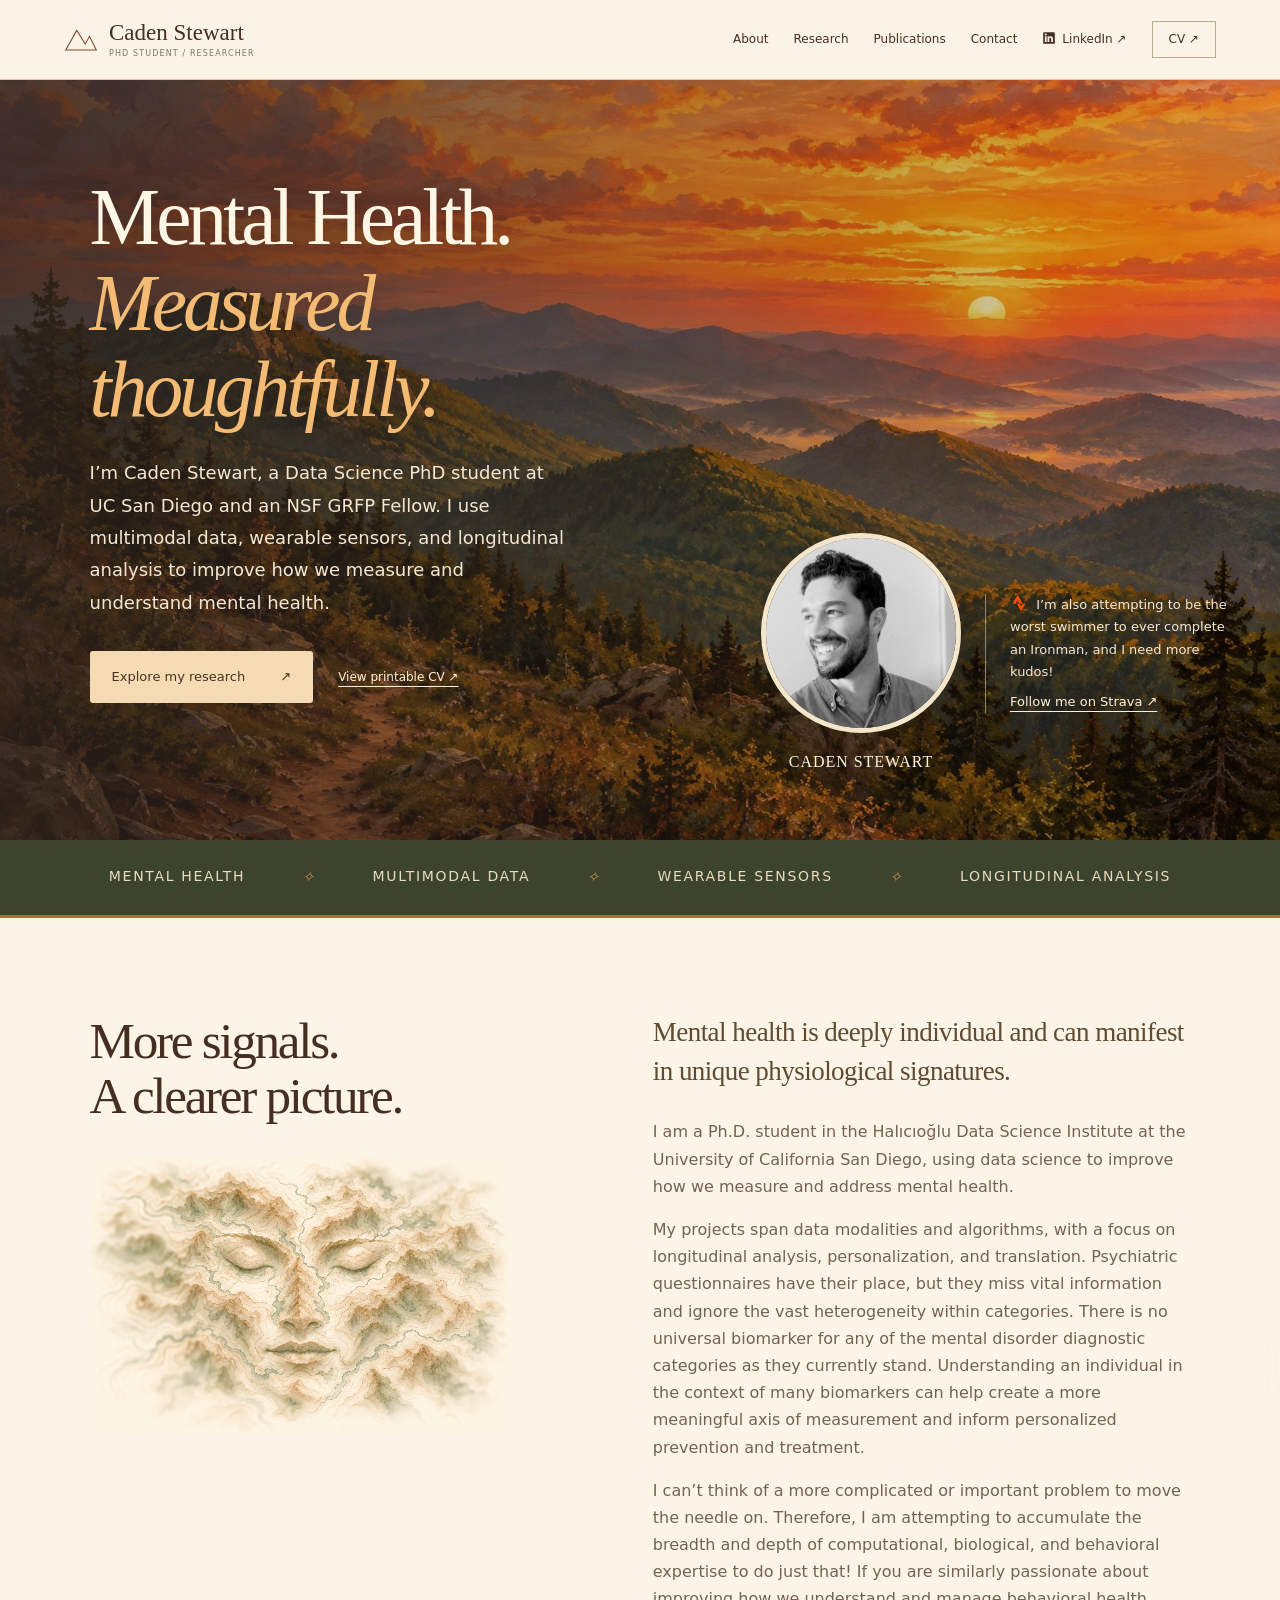
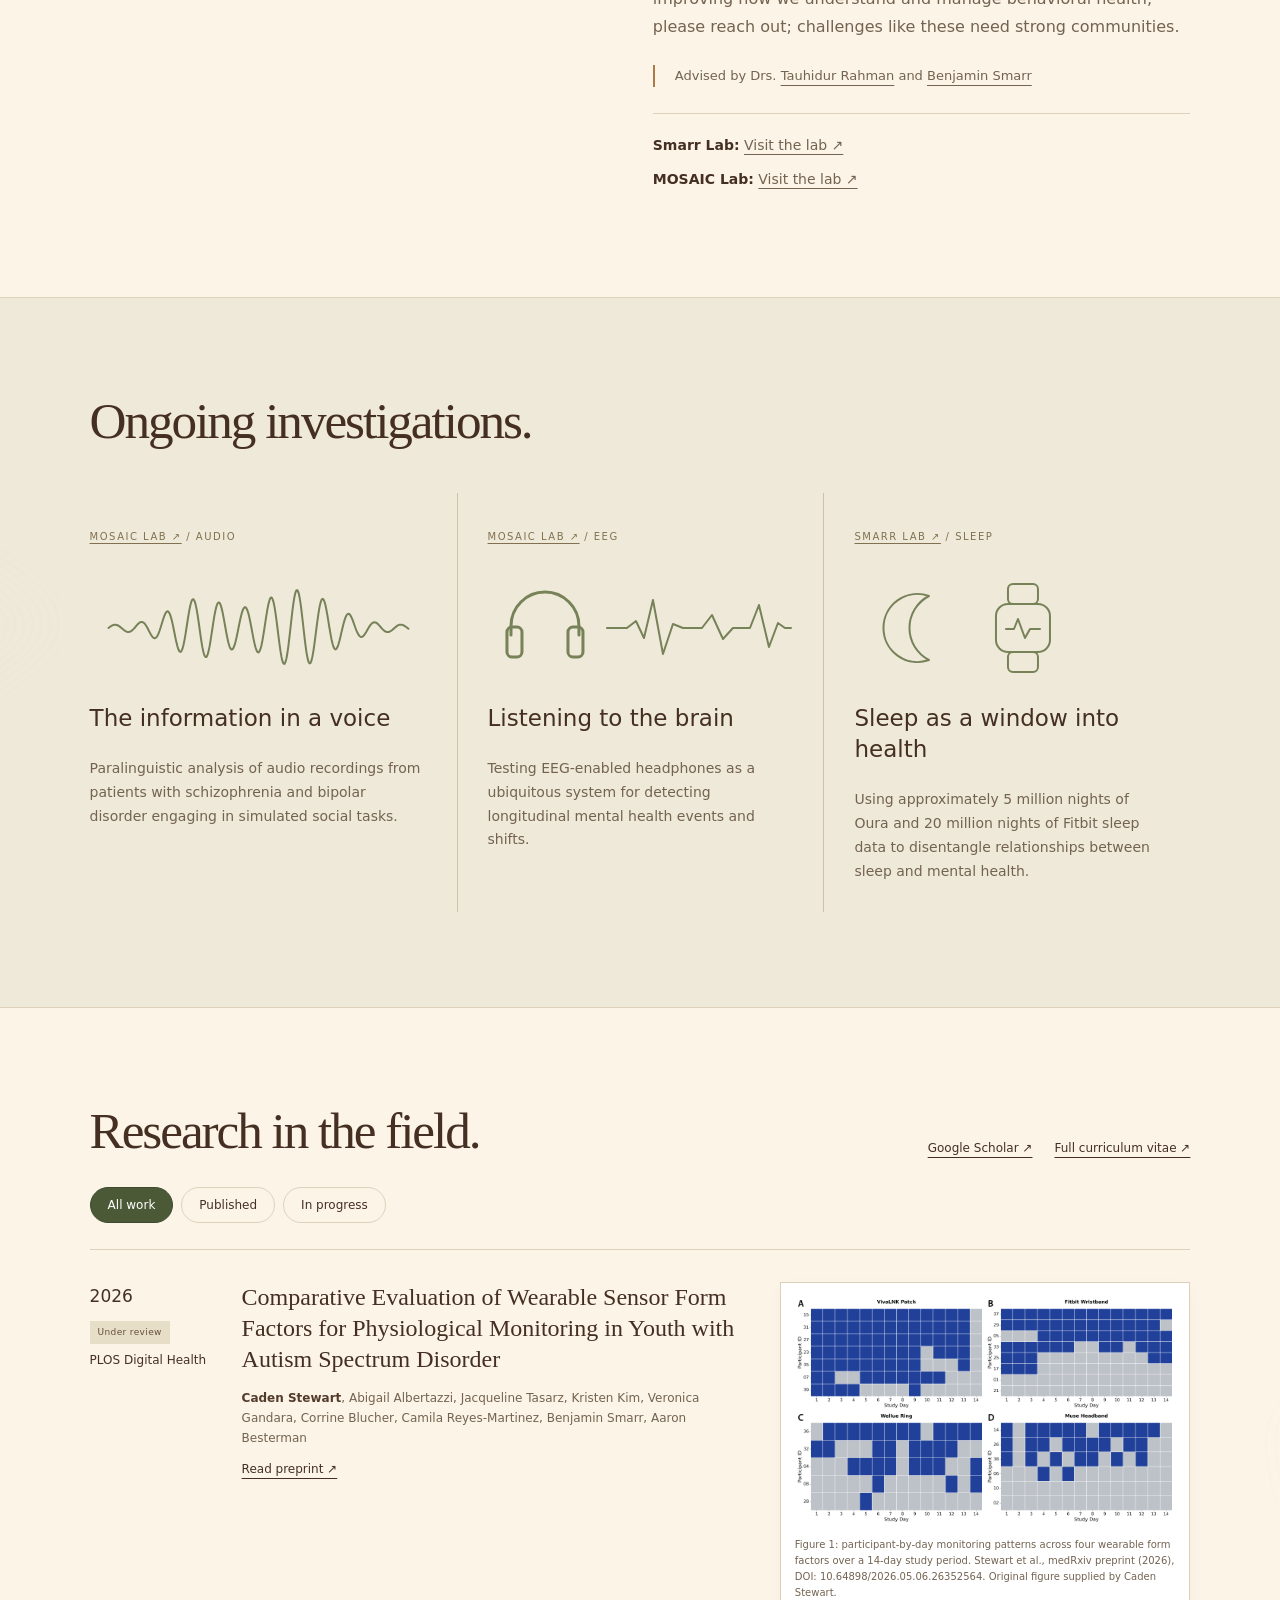
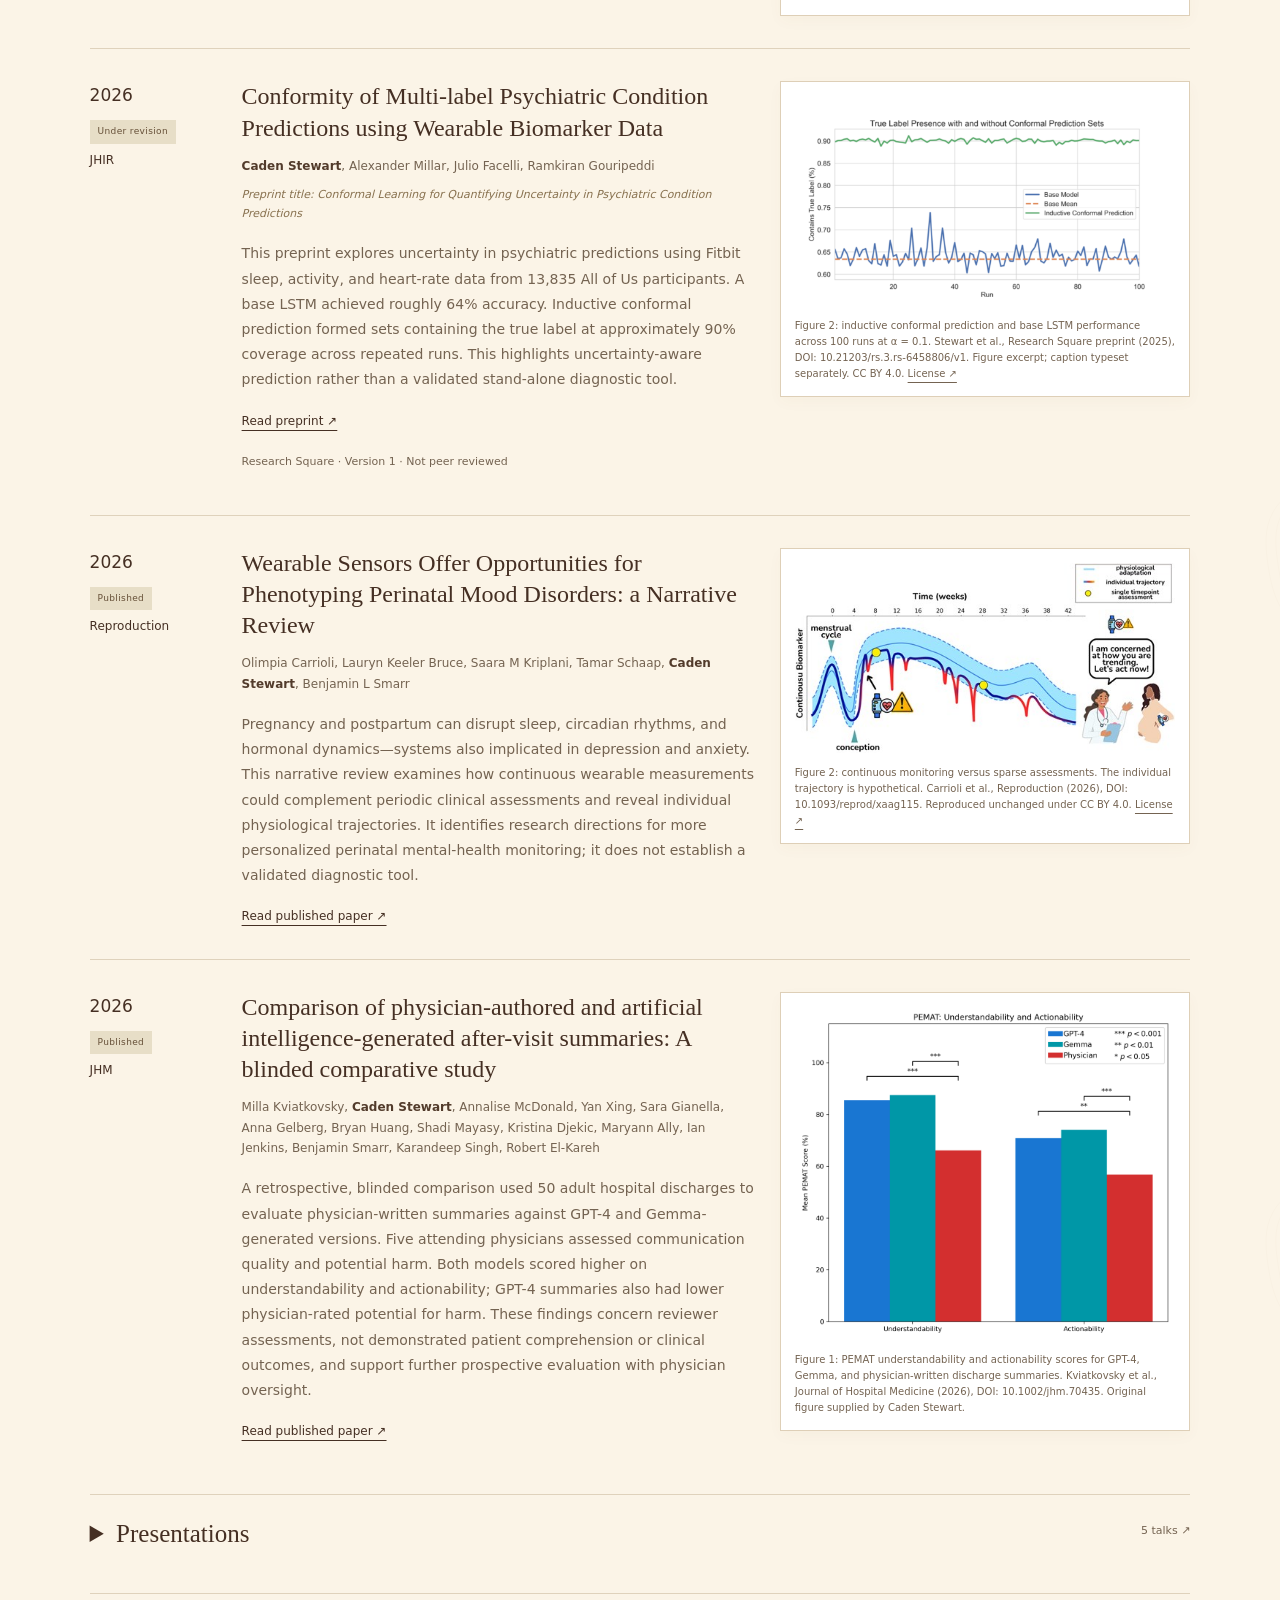
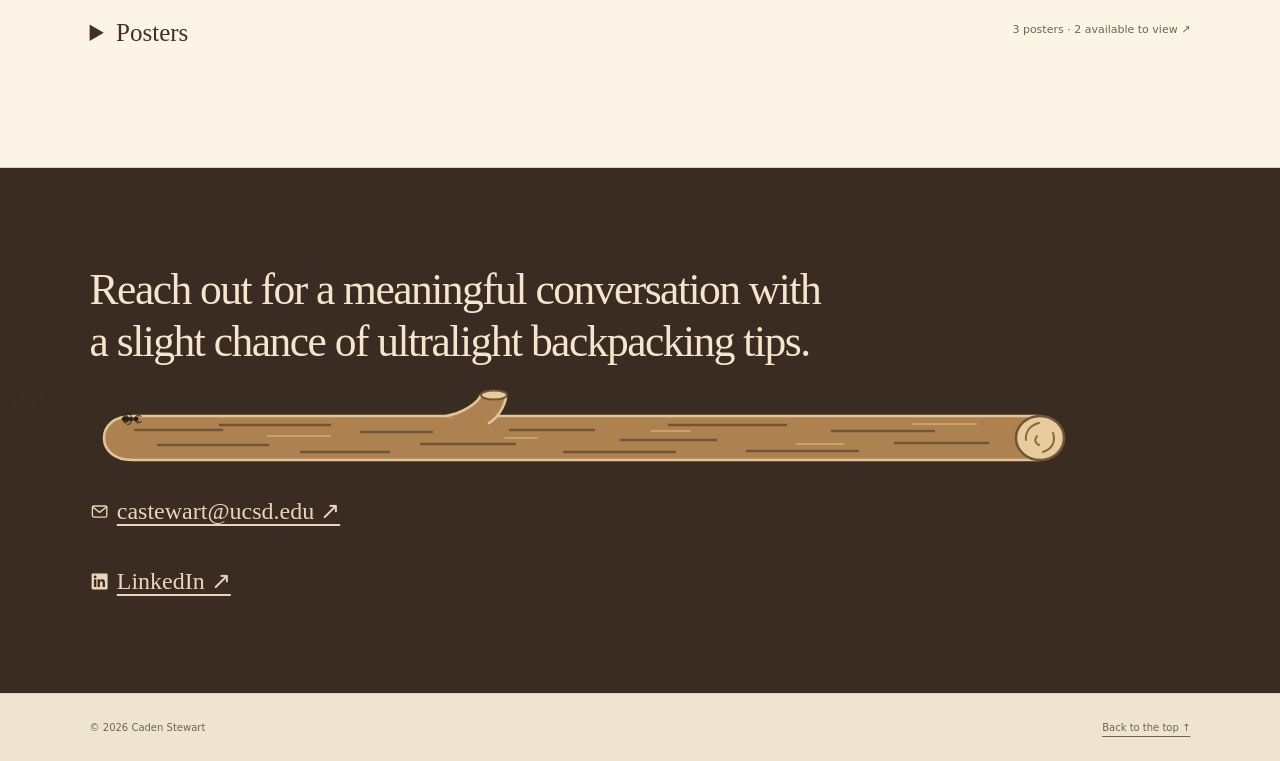
==== index.html @ eeeae8b9 "Update About research philosophy and community invitation with grammar edits" ====
<!doctype html>
<html lang="en">
<head>
<meta charset="utf-8"><meta name="viewport" content="width=device-width,initial-scale=1">
<title>Caden Stewart | PhD Student · Data Science & Mental Health</title>
<meta name="description" content="Caden Stewart is a Data Science PhD student at UC San Diego studying mental health through multimodal data, wearable sensors, and longitudinal analysis.">
<meta name="theme-color" content="#4b2d20"><meta property="og:title" content="Caden Stewart | Data Science & Mental Health"><meta property="og:description" content="PhD student at UC San Diego. Exploring mental health through data, sensors, and personalized measurement."><meta property="og:type" content="website">
<link rel="icon" href="assets/favicon.svg" type="image/svg+xml"><link rel="stylesheet" href="styles.css">
<script src="content.js" defer></script><script src="script.js" defer></script>
</head>
<body>
<a class="skip" href="#main">Skip to content</a>
<header><a class="brand" href="#home" aria-label="Caden Stewart home"><svg viewBox="0 0 40 30" aria-hidden="true"><path d="m2 27 13-23 10 16 5-9 8 16Z"/></svg>Caden Stewart<span class="brand-detail">PHD STUDENT / RESEARCHER</span></a><nav aria-label="Main navigation"><a href="#about">About</a><a href="#research">Research</a><a href="#publications">Publications</a><a href="#contact">Contact</a><a href="https://www.linkedin.com/in/curious-caden" target="_blank" rel="noopener noreferrer"><svg class="linkedin-logo" viewBox="0 0 24 24" aria-hidden="true" focusable="false"><path fill="currentColor" d="M20.45 2H3.55C2.69 2 2 2.68 2 3.52v16.96C2 21.32 2.69 22 3.55 22h16.9c.86 0 1.55-.68 1.55-1.52V3.52C22 2.68 21.31 2 20.45 2ZM7.93 18.75H4.98V9.2h2.95v9.55ZM6.45 7.9a1.71 1.71 0 1 1 0-3.42 1.71 1.71 0 0 1 0 3.42Zm12.3 10.85H15.8v-4.65c0-1.11-.02-2.54-1.55-2.54-1.55 0-1.79 1.21-1.79 2.46v4.73H9.51V9.2h2.83v1.3h.04c.4-.75 1.36-1.55 2.8-1.55 2.99 0 3.57 1.97 3.57 4.53v5.27Z"/></svg>LinkedIn ↗</a><a class="nav-cv" href="cv.html">CV ↗</a></nav></header>
<main id="main">
<section class="hero" id="home"><video class="hero-mist" autoplay muted loop playsinline preload="metadata" poster="assets/painted-sunset.jpg" aria-hidden="true" tabindex="-1"><source src="assets/painted-sunset-mist.mp4" type="video/mp4"></video><div class="hero-shade" aria-hidden="true"></div><div class="hero-copy"><h1>Mental Health.<br><em>Measured thoughtfully.</em></h1><p class="hero-intro">I’m Caden Stewart, a Data Science PhD student at UC San Diego and an NSF GRFP Fellow. I use multimodal data, wearable sensors, and longitudinal analysis to improve how we measure and understand mental health.</p><div class="actions"><a class="button" href="#research">Explore my research <span>↗</span></a><a class="text-link" href="cv.html">View printable CV ↗</a></div></div><div class="landscape"><div class="portrait-group"><img class="headshot" src="assets/caden-headshot-new.jpg" alt="Caden Stewart" width="1373" height="1820" fetchpriority="high"><div class="portrait-label">CADEN STEWART</div></div><p class="strava-note"><img class="strava-logo" src="assets/strava.svg" alt="Strava" width="18" height="18"> I’m also attempting to be the worst swimmer to ever complete an Ironman, and I need more kudos!<br><a class="strava-follow" href="https://strava.app.link/uzASNI6hd7b" target="_blank" rel="noopener noreferrer">Follow me on Strava ↗</a></p></div></section>
<div class="interest-strip"><span>MENTAL HEALTH</span><i>✧</i><span>MULTIMODAL DATA</span><i>✧</i><span>WEARABLE SENSORS</span><i>✧</i><span>LONGITUDINAL ANALYSIS</span></div>
<section id="about" class="section about"><div><h2>More signals.<br>A clearer picture.</h2><div class="about-visual"><img class="about-map" src="assets/topographic-face.jpg" alt="Topographic ridges form a peaceful face with closed eyes, with softly blurred and sharply defined contour lines." width="1536" height="1024" loading="lazy"><video class="about-mist" autoplay muted loop playsinline preload="metadata" poster="assets/topographic-face.jpg" aria-hidden="true" tabindex="-1"><source src="assets/topographic-face-mist.mp4" type="video/mp4"></video></div></div><div><p class="large">Mental health is deeply individual and can manifest in unique physiological signatures.</p><p>I am a Ph.D. student in the Halıcıoğlu Data Science Institute at the University of California San Diego, using data science to improve how we measure and address mental health.</p><p>My projects span data modalities and algorithms, with a focus on longitudinal analysis, personalization, and translation. Psychiatric questionnaires have their place, but they miss vital information and ignore the vast heterogeneity within categories. There is no universal biomarker for any of the mental disorder diagnostic categories as they currently stand. Understanding an individual in the context of many biomarkers can help create a more meaningful axis of measurement and inform personalized prevention and treatment.</p><p>I can’t think of a more complicated or important problem to move the needle on. Therefore, I am attempting to accumulate the breadth and depth of computational, biological, and behavioral expertise to do just that! If you are similarly passionate about improving how we understand and manage behavioral health, please reach out; challenges like these need strong communities.</p><p class="advisor">Advised by Drs. <a href="https://mosaic-laboratory.github.io/" target="_blank" rel="noopener noreferrer">Tauhidur Rahman</a> and <a href="https://smarr.ucsd.edu/" target="_blank" rel="noopener noreferrer">Benjamin Smarr</a></p><div class="lab-links" aria-label="Research labs"><p><strong>Smarr Lab:</strong> <a href="https://smarr.ucsd.edu/" target="_blank" rel="noopener noreferrer">Visit the lab ↗</a></p><p><strong>MOSAIC Lab:</strong> <a href="https://mosaic-laboratory.github.io/" target="_blank" rel="noopener noreferrer">Visit the lab ↗</a></p></div></div></section>
<section id="research" class="research section"><div class="section-heading"><div><h2>Ongoing investigations.</h2></div></div><div class="project-grid"><article class="project"><span class="project-number"><a href="https://mosaic-laboratory.github.io/" target="_blank" rel="noopener noreferrer">MOSAIC LAB ↗</a> / AUDIO</span><svg class="signal audio-wave" viewBox="0 0 300 100" aria-hidden="true"><path d="M0,50.00 L1,49.25 L2,48.53 L3,47.89 L4,47.37 L5,46.98 L6,46.77 L7,46.74 L8,46.90 L9,47.24 L10,47.75 L11,48.41 L12,49.17 L13,50.00 L14,50.86 L15,51.69 L16,52.46 L17,53.11 L18,53.61 L19,53.92 L20,54.01 L21,53.87 L22,53.49 L23,52.89 L24,52.08 L25,51.10 L26,50.00 L27,48.82 L28,47.64 L29,46.52 L30,45.52 L31,44.73 L32,44.19 L33,43.97 L34,44.10 L35,44.60 L36,45.47 L37,46.70 L38,48.23 L39,50.00 L40,51.92 L41,53.89 L42,55.78 L43,57.48 L44,58.86 L45,59.80 L46,60.21 L47,60.02 L48,59.19 L49,57.71 L50,55.62 L51,53.01 L52,50.00 L53,46.75 L54,43.44 L55,40.29 L56,37.50 L57,35.29 L58,33.83 L59,33.27 L60,33.71 L61,35.19 L62,37.68 L63,41.10 L64,45.28 L65,50.00 L66,55.00 L67,59.96 L68,64.59 L69,68.56 L70,71.59 L71,73.45 L72,73.96 L73,73.04 L74,70.68 L75,66.97 L76,62.10 L77,56.34 L78,50.00 L79,43.48 L80,37.17 L81,31.47 L82,26.75 L83,23.32 L84,21.43 L85,21.21 L86,22.71 L87,25.85 L88,30.45 L89,36.26 L90,42.91 L91,50.00 L92,57.10 L93,63.78 L94,69.64 L95,74.30 L96,77.51 L97,79.07 L98,78.92 L99,77.06 L100,73.65 L101,68.90 L102,63.13 L103,56.70 L104,50.00 L105,43.44 L106,37.41 L107,32.24 L108,28.24 L109,25.59 L110,24.42 L111,24.77 L112,26.56 L113,29.65 L114,33.83 L115,38.83 L116,44.33 L117,50.00 L118,55.52 L119,60.58 L120,64.91 L121,68.29 L122,70.54 L123,71.57 L124,71.36 L125,69.94 L126,67.41 L127,63.93 L128,59.70 L129,54.97 L130,50.00 L131,45.06 L132,40.41 L133,36.31 L134,32.99 L135,30.62 L136,29.33 L137,29.22 L138,30.30 L139,32.52 L140,35.79 L141,39.94 L142,44.76 L143,50.00 L144,55.37 L145,60.58 L146,65.32 L147,69.30 L148,72.27 L149,74.04 L150,74.44 L151,73.41 L152,70.97 L153,67.19 L154,62.26 L155,56.43 L156,50.00 L157,43.34 L158,36.85 L159,30.91 L160,25.90 L161,22.15 L162,19.95 L163,19.46 L164,20.79 L165,23.89 L166,28.65 L167,34.82 L168,42.08 L169,50.00 L170,58.13 L171,65.98 L172,73.06 L173,78.93 L174,83.20 L175,85.58 L176,85.90 L177,84.09 L178,80.23 L179,74.52 L180,67.29 L181,58.95 L182,50.00 L183,40.97 L184,32.41 L185,24.84 L186,18.72 L187,14.43 L188,12.23 L189,12.25 L190,14.49 L191,18.81 L192,24.94 L193,32.50 L194,41.03 L195,50.00 L196,58.88 L197,67.13 L198,74.26 L199,79.87 L200,83.63 L201,85.37 L202,85.01 L203,82.61 L204,78.36 L205,72.57 L206,65.61 L207,57.93 L208,50.00 L209,42.31 L210,35.31 L211,29.39 L212,24.87 L213,21.97 L214,20.80 L215,21.37 L216,23.59 L217,27.24 L218,32.06 L219,37.71 L220,43.81 L221,50.00 L222,55.89 L223,61.16 L224,65.52 L225,68.76 L226,70.74 L227,71.42 L228,70.82 L229,69.05 L230,66.29 L231,62.73 L232,58.66 L233,54.32 L234,50.00 L235,45.94 L236,42.38 L237,39.47 L238,37.36 L239,36.12 L240,35.76 L241,36.24 L242,37.48 L243,39.36 L244,41.72 L245,44.40 L246,47.22 L247,50.00 L248,52.59 L249,54.85 L250,56.67 L251,57.98 L252,58.75 L253,58.96 L254,58.64 L255,57.85 L256,56.67 L257,55.18 L258,53.51 L259,51.74 L260,50.00 L261,48.37 L262,46.94 L263,45.78 L264,44.93 L265,44.43 L266,44.27 L267,44.44 L268,44.92 L269,45.66 L270,46.60 L271,47.68 L272,48.84 L273,50.00 L274,51.10 L275,52.09 L276,52.91 L277,53.53 L278,53.93 L279,54.08 L280,54.00 L281,53.70 L282,53.20 L283,52.53 L284,51.74 L285,50.88 L286,50.00 L287,49.14 L288,48.35 L289,47.68 L290,47.15 L291,46.80 L292,46.64 L293,46.67 L294,46.89 L295,47.29 L296,47.83 L297,48.49 L298,49.23 L299,50.00 L300,50.76"/></svg><h3>The information in a voice</h3><p>Paralinguistic analysis of audio recordings from patients with schizophrenia and bipolar disorder engaging in simulated social tasks.</p></article><article class="project"><span class="project-number"><a href="https://mosaic-laboratory.github.io/" target="_blank" rel="noopener noreferrer">MOSAIC LAB ↗</a> / EEG</span><svg class="signal eeg-headphones" viewBox="0 0 300 100" aria-hidden="true"><g class="headphone-icon"><path d="M20 57V48a34 34 0 0 1 68 0v9"/><rect x="16" y="49" width="15" height="30" rx="5"/><rect x="77" y="49" width="15" height="30" rx="5"/></g><path class="eeg-wave" d="M116 50h20l9-7 8 17 9-38 10 54 10-30 10 4h19l10-13 11 24 10-11h17l9-23 10 42 9-24 7 5h6"/></svg><h3>Listening to the brain</h3><p>Testing EEG-enabled headphones as a ubiquitous system for detecting longitudinal mental health events and shifts.</p></article><article class="project"><span class="project-number"><a href="https://smarr.ucsd.edu/" target="_blank" rel="noopener noreferrer">SMARR LAB ↗</a> / SLEEP</span><svg class="signal sleep-wearable" viewBox="0 0 300 100" aria-hidden="true"><path class="moon-icon" d="M72 18a34 34 0 1 0 0 64 36 36 0 0 1 0-64Z"/><g class="wearable-icon"><rect x="151" y="6" width="30" height="20" rx="5"/><rect x="151" y="74" width="30" height="20" rx="5"/><rect x="139" y="26" width="54" height="48" rx="12"/><path d="M149 51h8l4-10 7 19 5-9h10"/></g></svg><h3>Sleep as a window into health</h3><p>Using approximately 5 million nights of Oura and 20 million nights of Fitbit sleep data to disentangle relationships between sleep and mental health.</p></article></div></section>
<section id="publications" class="section"><div class="section-heading"><div><h2>Research in the field.</h2></div><div class="publication-profiles"><a class="text-link" href="https://scholar.google.com/citations?user=ufbS260AAAAJ&amp;hl=en&amp;oi=ao" target="_blank" rel="noopener noreferrer">Google Scholar ↗</a><a class="text-link" href="cv.html">Full curriculum vitae ↗</a></div></div><div class="filters" role="group" aria-label="Filter publications" hidden><button class="selected" data-filter="all" aria-pressed="true">All work</button><button data-filter="Published" aria-pressed="false">Published</button><button data-filter="progress" aria-pressed="false">In progress</button></div><div id="publication-list"></div><noscript><p>The complete publications, presentations, and academic record are available in the <a href="cv.html">downloadable CV</a>. Enable JavaScript to view these lists on this page.</p></noscript><details class="talks"><summary>Presentations <span>5 talks ↗</span></summary><div id="presentation-list"></div></details><details class="talks"><summary>Posters <span>3 posters · 2 available to view ↗</span></summary><div id="poster-list"></div><a class="poster-link" href="https://www.linkedin.com/in/curious-caden" target="_blank" rel="noopener noreferrer"><svg class="linkedin-logo" viewBox="0 0 24 24" aria-hidden="true" focusable="false"><path fill="currentColor" d="M20.45 2H3.55C2.69 2 2 2.68 2 3.52v16.96C2 21.32 2.69 22 3.55 22h16.9c.86 0 1.55-.68 1.55-1.52V3.52C22 2.68 21.31 2 20.45 2ZM7.93 18.75H4.98V9.2h2.95v9.55ZM6.45 7.9a1.71 1.71 0 1 1 0-3.42 1.71 1.71 0 0 1 0 3.42Zm12.3 10.85H15.8v-4.65c0-1.11-.02-2.54-1.55-2.54-1.55 0-1.79 1.21-1.79 2.46v4.73H9.51V9.2h2.83v1.3h.04c.4-.75 1.36-1.55 2.8-1.55 2.99 0 3.57 1.97 3.57 4.53v5.27Z"/></svg>Explore more on LinkedIn ↗</a></details></section>
<section id="contact" class="section contact"><h2>Reach out for a meaningful conversation with a slight chance of ultralight backpacking tips.</h2><div class="log-scene"><img class="contact-underline" src="assets/log-underline.svg" alt="A long, thin log with a small branch and visible wood grain" width="1000" height="80" loading="lazy"><svg class="log-ant" viewBox="0 0 32 20" aria-hidden="true" focusable="false" fill="#2c2118" stroke="#2c2118" stroke-width="1.3" stroke-linecap="round" stroke-linejoin="round"><g class="ant-legs-a" fill="none"><path d="m14 9-5-5-3 1m11 6-2 6-4 1m10-8 4-6 3 1"/></g><g class="ant-legs-b" fill="none"><path d="m14 11-5 5-3-1m11-6-2-6-4-1m10 8 4 6 3-1"/></g><ellipse cx="8" cy="10" rx="5" ry="3.6"/><ellipse cx="16" cy="10" rx="3" ry="2.5"/><circle cx="23" cy="10" r="3"/><path d="m25 8 3-3 3 1m-6 6 3 3 3-1" fill="none"/></svg></div><a class="contact-email" href="mailto:castewart@ucsd.edu"><svg class="email-icon" viewBox="0 0 24 24" aria-hidden="true" focusable="false" fill="none" stroke="currentColor" stroke-width="1.7" stroke-linecap="round" stroke-linejoin="round"><rect x="3" y="5" width="18" height="14" rx="2"/><path d="m3 6 9 7 9-7"/></svg>castewart@ucsd.edu ↗</a><div class="contact-links"><a href="https://www.linkedin.com/in/curious-caden" target="_blank" rel="noopener noreferrer"><svg class="linkedin-logo" viewBox="0 0 24 24" aria-hidden="true" focusable="false"><path fill="currentColor" d="M20.45 2H3.55C2.69 2 2 2.68 2 3.52v16.96C2 21.32 2.69 22 3.55 22h16.9c.86 0 1.55-.68 1.55-1.52V3.52C22 2.68 21.31 2 20.45 2ZM7.93 18.75H4.98V9.2h2.95v9.55ZM6.45 7.9a1.71 1.71 0 1 1 0-3.42 1.71 1.71 0 0 1 0 3.42Zm12.3 10.85H15.8v-4.65c0-1.11-.02-2.54-1.55-2.54-1.55 0-1.79 1.21-1.79 2.46v4.73H9.51V9.2h2.83v1.3h.04c.4-.75 1.36-1.55 2.8-1.55 2.99 0 3.57 1.97 3.57 4.53v5.27Z"/></svg>LinkedIn ↗</a></div></section>
</main><footer><span>© <span id="year">2026</span> Caden Stewart</span><a href="#home">Back to the top ↑</a></footer>
</body></html>
---- styles.css ----
:root{--pine:#173e5a;--forest:#264e6b;--ivory:#f5f8fb;--ink:#203e54;--sage:#c4d5e4;--muted:#556b7c;--line:#d5e0e8;--gold:#c6dce9}*{box-sizing:border-box}html{scroll-behavior:smooth;scroll-padding-top:115px}body{margin:0;background:var(--ivory);color:var(--ink);font:16px/1.7 system-ui,-apple-system,BlinkMacSystemFont,"Segoe UI",sans-serif}a{color:inherit;text-underline-offset:5px}button{font:inherit}h1,h2,h3,p{margin-top:0}h1,h2{font-family:Georgia,'Times New Roman',serif;font-weight:400;line-height:1.08;letter-spacing:-.045em}h1{font-size:clamp(55px,6.3vw,94px);margin-bottom:25px}h2{font-size:clamp(38px,4vw,58px);margin-bottom:32px}h3{font-weight:500;line-height:1.35;font-size:23px}em{font-weight:400;color:#5e87a5}.eyebrow{font-size:11px;font-weight:600;letter-spacing:.17em;line-height:1.7;margin-bottom:24px}.skip{position:fixed;top:-100px;background:white;padding:10px;z-index:10}.skip:focus{top:10px}:focus-visible{outline:3px solid #3f84b5;outline-offset:5px}header{position:sticky;top:0;z-index:5;display:flex;align-items:center;justify-content:space-between;padding:22px 5vw;background:rgba(245,244,237,.97);border-bottom:1px solid var(--line);gap:25px}.brand{display:grid;grid-template-columns:35px auto;align-items:center;column-gap:10px;text-decoration:none;font-family:Georgia,serif;font-size:23px;line-height:1.3}.brand svg{width:34px;fill:none;stroke:var(--pine);stroke-width:1.3;grid-row:span 2}.brand-detail{font:8px/1.6 system-ui,sans-serif;letter-spacing:.14em}nav{display:flex;align-items:center;gap:25px;font-size:12px}nav a{text-decoration:none}nav a:hover,nav a[aria-current]{color:#577e9c;text-decoration:underline}.nav-cv{border:1px solid var(--line);padding:7px 16px}.hero{display:grid;grid-template-columns:1.05fr 1fr;min-height:640px}.hero-copy{padding:68px 4vw 34px 7vw}.dot{display:inline-block;width:7px;height:7px;border-radius:50%;background:#759cb8;margin-right:8px}.hero-intro{max-width:430px;color:var(--muted);font-size:17px;line-height:1.8}.actions{display:flex;align-items:center;gap:25px;margin:32px 0 56px}.button{background:var(--pine);color:var(--ivory);display:inline-flex;gap:35px;padding:15px 22px;text-decoration:none;font-size:13px}.button:hover{background:#315e7e}.text-link{font-size:12px}.hero-foot{display:flex;gap:18px;flex-wrap:wrap;font-size:10px;color:var(--muted);border-top:1px solid var(--line);padding-top:18px}.landscape{position:relative;background:url('assets/topography.svg') center/cover,url('assets/mountains.svg') center/cover;overflow:hidden;margin:22px 22px 22px 0;color:#edf5fb;min-height:590px}.landscape-caption{position:absolute;bottom:32px;left:32px;right:32px;display:flex;justify-content:space-between;gap:20px;font-size:10px;letter-spacing:.1em}.map-mark{position:absolute;top:36px;left:35px;font-size:34px;line-height:1}.map-mark small{font-size:8px;letter-spacing:.2em}.interest-strip{display:flex;justify-content:space-around;gap:18px;padding:25px 7vw;background:var(--pine);color:#e0ebf3;font-size:10px;letter-spacing:.15em}.interest-strip i{font-size:15px}.section{padding:95px 7vw;border-bottom:1px solid var(--line);scroll-margin-top:0}.about{display:grid;grid-template-columns:1fr 1.2fr;gap:9vw}.large{font:27px/1.45 Georgia,serif;letter-spacing:-.02em}.about p:not(.eyebrow):not(.large){color:var(--muted)}.advisor{border-left:2px solid #779db8;padding-left:20px;font-size:13px;margin-top:25px}.tags{display:flex;flex-wrap:wrap;gap:8px;margin-top:28px}.tags span{padding:5px 11px;border:1px solid var(--line);font-size:10px}.research{background:#eaf1f7}.section-heading{display:flex;align-items:end;justify-content:space-between;gap:35px;margin-bottom:28px}.section-heading h2{margin-bottom:0}.section-heading>p{font-size:13px;color:var(--muted);margin-bottom:2px}.project-grid{display:grid;grid-template-columns:repeat(3,1fr);gap:0;margin-top:45px}.project{padding:28px 30px 15px;border-left:1px solid #c8d8e5}.project:first-child{padding-left:0;border-left:0}.project-number{font-size:10px;letter-spacing:.15em}.project p{font-size:14px;color:var(--muted)}.project-tag{font-size:10px;letter-spacing:.06em}.signal{height:100px;margin:30px 0 25px;max-width:100%;display:flex;align-items:center;color:#6a92b2}.audio{font-size:29px;letter-spacing:3px;white-space:nowrap;overflow:hidden}svg.signal{width:100%;stroke:#6a92b2;stroke-width:1.5;fill:none}.sleep{flex-wrap:wrap;font-size:35px;gap:12px;align-content:center}.sleep span{font:45px Georgia,serif}.sleep small{width:100%;font-size:8px;letter-spacing:.12em}.section-note{color:var(--muted);font-size:11px;margin-top:22px}.filters{display:flex;gap:8px;margin:26px 0}.filters[hidden]{display:none}.filters button{border:1px solid var(--line);background:transparent;border-radius:25px;padding:7px 17px;cursor:pointer;font-size:12px;color:var(--ink)}.filters button.selected{background:var(--pine);color:white;border-color:var(--pine)}.publication{display:grid;grid-template-columns:155px 1fr;gap:32px;padding:32px 0;border-top:1px solid var(--line)}.publication[hidden]{display:none}.publication h3{font:25px/1.3 Georgia,serif;margin-bottom:12px;max-width:820px}.pub-meta{font-size:12px}.pub-meta strong{display:block;font-size:17px;font-weight:400;margin-bottom:10px}.badge{font-size:9px;letter-spacing:.04em;padding:4px 8px;background:#e0ebf3;display:inline-block;margin-bottom:6px}.authors{color:var(--muted);font-size:12px;margin-bottom:10px}.authors strong{font-weight:600;color:var(--ink)}.pub-link{font-size:12px}.talks{border-top:1px solid var(--line);margin-top:20px}.talks summary{cursor:pointer;padding:25px 0;font:25px Georgia,serif}.talks summary span{float:right;font:11px/2 system-ui,sans-serif;color:var(--muted)}.talk{padding:22px 0;border-top:1px solid var(--line)}.talk h3{font:21px/1.4 Georgia,serif}.talk .eyebrow{margin-bottom:10px}.background{background:#edf3f8}.background-grid{display:grid;grid-template-columns:1fr 1fr;gap:8vw;margin-top:45px}.subhead{font-size:12px;letter-spacing:.07em;border-bottom:1px solid #c8d9e7;padding-bottom:16px}.education{padding:20px 0}.education .eyebrow{margin-bottom:12px}.education h3{font:27px/1.35 Georgia,serif;margin-bottom:10px}.education p{font-size:13px;margin-bottom:7px}.muted{color:var(--muted)}.award{display:grid;grid-template-columns:95px 1fr;gap:18px;border-bottom:1px solid #d0dee9;padding:17px 0;font-size:13px}.award>span{font-size:11px;color:var(--muted)}.award p{margin:0}.award small{color:var(--muted)}.outside{display:grid;grid-template-columns:1fr 1fr;gap:9vw;align-items:center}.outside p:not(.eyebrow){max-width:430px;color:var(--muted)}.trail-art{height:320px;background:url('assets/topography.svg') center/cover,var(--pine);position:relative}.trail-art:after{content:'';position:absolute;inset:70px 65px;clip-path:polygon(0 100%,35% 0,58% 58%,76% 25%,100% 100%);background:linear-gradient(140deg,#8ea17b,#355640)}.trail-art span{position:absolute;bottom:18px;left:22px;font-size:8px;letter-spacing:.2em;color:#d8e8f4}.contact{background:var(--pine);color:var(--ivory);background-image:url('assets/topography.svg');background-position:right center;background-size:80%;background-repeat:no-repeat}.contact h2{font-size:clamp(48px,5vw,75px)}.contact>p:not(.eyebrow){color:#ccdde9}.contact-email{font:clamp(21px,3vw,37px) Georgia,serif}.contact-links{display:flex;gap:35px;margin-top:35px;font-size:12px}footer{display:flex;justify-content:space-between;gap:25px;padding:25px 7vw;font-size:10px;color:var(--muted)}
@media(min-width:1550px){main,header,footer{max-width:1700px;margin:auto}}@media(max-width:1050px){nav{gap:14px}.hero-copy{padding-left:5vw}h1{font-size:65px}.hero-foot{font-size:9px}.landscape-caption{flex-direction:column}.project{padding-right:15px;padding-left:20px}.audio{font-size:22px}.actions{gap:15px;flex-wrap:wrap}}
@media(max-width:760px){html{scroll-padding-top:135px}header{display:block;padding:15px 5vw}.brand{width:fit-content;font-size:21px}nav{margin-top:15px;gap:20px;overflow-x:auto;padding-bottom:5px;white-space:nowrap;font-size:11px}.hero{grid-template-columns:1fr}.hero-copy{padding:42px 7vw 28px}h1{font-size:clamp(54px,11vw,78px)}.hero h1 br:last-child{display:none}.hero-intro{max-width:520px}.actions{margin-bottom:32px}.landscape{margin:0 5vw 22px;min-height:380px}.landscape-caption{flex-direction:row;font-size:8px;left:22px;right:22px;bottom:20px}.interest-strip{flex-wrap:wrap;font-size:8px;justify-content:center;padding:20px 7vw;gap:12px}.interest-strip i{display:none}.section{padding:65px 7vw}.about,.background-grid,.outside{grid-template-columns:1fr;gap:28px}.section-heading{align-items:start;flex-direction:column;gap:20px}.project-grid{grid-template-columns:1fr;margin-top:25px}.project{border-left:0;border-top:1px solid #c8d8e5;padding:28px 0}.project:first-child{border-top:0}.signal{height:65px;margin:15px 0}.project h3{margin-bottom:14px}.publication{grid-template-columns:1fr;gap:16px;padding:26px 0}.pub-meta{display:flex;align-items:center;gap:10px;flex-wrap:wrap}.pub-meta strong,.badge{margin:0}.publication h3{font-size:23px}.talks summary{font-size:21px}.talks summary span{float:none;display:block;margin-left:16px;font-size:10px}.background-grid{margin-top:20px}.trail-art{height:260px}.contact{background-size:cover}.contact-links{flex-wrap:wrap;gap:20px}footer{flex-wrap:wrap;font-size:9px}footer>span:nth-child(2){display:none}}
@media(prefers-reduced-motion:reduce){html{scroll-behavior:auto}}

/* Cool blue ridgelines and page-edge contours. */
.hero{position:relative}.hero-copy{position:relative;background:var(--ivory)}
.landscape{background:#e4eef5 url('assets/mountains.svg') center bottom / 100% 48% no-repeat;text-align:center;min-height:640px;isolation:isolate}
.headshot{display:block;object-fit:cover;width:260px;height:260px;border-radius:50%;margin:38px auto 12px;border:8px solid #f8fbfd;box-shadow:0 12px 35px #24496718;position:relative}
.portrait-label{font-size:11px;letter-spacing:.15em;color:#274f6d}.portrait-label span{display:block;font:12px/2 system-ui,sans-serif;letter-spacing:.02em;color:#526e83}
.landscape-caption{color:#e3eff7;font-size:8px;bottom:22px}.section{position:relative;isolation:isolate}.section::before{content:'';position:absolute;z-index:-1;left:0;top:0;width:85px;height:100%;background:url('assets/topography.svg') right center/500px 700px repeat-y;opacity:.3;pointer-events:none}.section:nth-of-type(even)::before{left:auto;right:0;background-position:left center}.contact{background-image:none}.contact::before{opacity:.22}
.trail-art{background:url('assets/mountains.svg') center/cover}.trail-art:after{display:none}.trail-art span{color:#e4eef7;font-size:9px}.contact-links a{color:#e5eff7}
.publication{grid-template-columns:120px minmax(0,1fr)}.publication .publication-main{display:grid;grid-template-columns:minmax(0,1fr);gap:25px}.publication.has-figure .publication-main{grid-template-columns:minmax(0,1fr) minmax(260px,.8fr)}.publication h3{font-size:24px}.pub-summary{font-size:14px;line-height:1.8;color:var(--muted);margin:18px 0}.pub-links{display:flex;gap:18px;flex-wrap:wrap}.pub-figure{margin:0;background:#fff;border:1px solid var(--line);padding:14px;align-self:start}.pub-figure img{display:block;width:100%;height:auto}.pub-figure figcaption{font-size:10px;color:var(--muted);line-height:1.6;margin-top:12px}.figure-unavailable{font-size:11px;color:var(--muted);padding-top:12px;border-top:1px solid var(--line)}
@media(max-width:1050px){.publication.has-figure .publication-main{grid-template-columns:1fr}.pub-figure{max-width:550px}.landscape{min-height:660px}}
@media(max-width:760px){.landscape{min-height:535px;background-size:100% 45%}.headshot{width:215px;height:215px;margin-top:24px}.portrait-label{font-size:10px}.portrait-label span{font-size:11px}.publication{grid-template-columns:1fr}.section::before{width:32px;opacity:.2}.landscape-caption{flex-direction:column;gap:3px}.hero h1{font-size:clamp(51px,11vw,78px)}}

/* Painted sunset / personal field-journal direction. */
:root{--pine:#3d4b32;--forest:#48543a;--ivory:#fbf4e7;--ink:#452f23;--sage:#c7c6a1;--muted:#746351;--line:#dfd2bc;--gold:#dca660}
body{background:var(--ivory)}header{background:#fbf4e7f5;border-bottom-color:#d9c9ae;padding-top:18px;padding-bottom:18px}.brand svg{stroke:#795036}nav a:hover,nav a[aria-current]{color:#b15328}.brand-detail{color:#84745e}.nav-cv{border-color:#bcaa8e}
.hero{min-height:760px;grid-template-columns:1.5fr .65fr;background:linear-gradient(90deg,#2f241ec9 0%,#34291f55 55%,#201a1220 100%),url('assets/painted-sunset.jpg') center 55%/cover;color:#fff7e6;padding:0 5vw;align-items:center}
.hero-copy{background:transparent;padding:75px 2vw 60px;max-width:800px}.hero h1{font-size:clamp(58px,6.2vw,88px);letter-spacing:-.05em;line-height:1.08;text-shadow:0 2px 24px #2c1c1960}.hero h1 em{color:#f3bb73}.hero-intro{color:#f4e8d3;font-size:18px;max-width:480px}.hero .eyebrow{color:#f7d7a0}.dot{background:#f1ac50}.hero-foot{color:#f6dfbc;border-color:#ead7b144;font-size:11px}.hero .button{background:#f4dbb4;color:#4b3020;border-radius:3px}.hero .button:hover{background:#ffecd0}.hero .text-link{color:#fff0d5}
.landscape{background:none;min-height:0;margin:0;overflow:visible;align-self:end;padding-bottom:65px;display:flex;flex-direction:column;align-items:center;gap:15px;isolation:auto}.headshot{width:200px;height:200px;margin:0;border:5px solid #f4e6cb;box-shadow:0 6px 30px #1e180d44}.portrait-label{color:#fff4dc;text-shadow:0 2px 15px #2d2118;font-family:Georgia,serif;font-size:16px;letter-spacing:.06em}.portrait-label span{color:#f3dcc0;font-family:Georgia,serif;font-style:italic;font-size:12px;letter-spacing:0;max-width:190px}.landscape-caption{position:static;display:block;font-size:9px;color:#efd4af}.landscape-caption span:first-child{display:none}.landscape-caption span:last-child{display:none}
.interest-strip{background:#3c442e;color:#eadac0;font-size:14px;letter-spacing:.12em;border-bottom:3px solid #b76636}
h2 em,.outside em{color:#a5512d}.large{color:#5f4a32}.research{background:#eee9d8}.project{border-color:#c8c3a9}.project-number{color:#817151}.signal{color:#68764c}svg.signal{stroke:#778258}.advisor{border-color:#ac7948}.background{background:#eee9db}.subhead,.award,.education{border-color:#d6cbb7}.tags span{border-color:#d8cab1;color:#6f5b43}.filters button.selected{background:#4b5936}.badge{background:#e7dec7;color:#665038}.authors strong{color:#523b2b}
.section::before{opacity:.2;width:60px}.section:nth-of-type(even)::before{opacity:.18}.contact{background:#3b2c23;color:#f4e5cd}.contact>p:not(.eyebrow){color:#d8c4a5}.contact-links a{color:#e7d6b9}.trail-art{background:url('assets/painted-sunset.jpg') center/cover;height:350px;border:8px solid #f6efdf;box-shadow:0 10px 24px #5540241a;transform:rotate(-1.8deg)}.trail-art span{color:#fff1cf;background:#33261988;padding:4px 9px;font-size:9px}.pub-figure{border-color:#decfb7;padding:14px;box-shadow:0 5px 14px #70552908}.pub-summary{color:#746351}.version-note{font-size:11px;color:#88714f;font-style:italic}.poster-link{font-size:12px;display:inline-block;margin:18px 0}.section-heading h2{letter-spacing:-.04em}.outside{background:#fbf4e7}footer{background:#efe4d0}.interest-strip i{color:#c38c46}
@media(max-width:1050px){nav{gap:12px;font-size:11px}.hero{grid-template-columns:1.5fr .6fr}.headshot{width:170px;height:170px}.hero h1{font-size:64px}.landscape{min-height:0}}
@media(max-width:760px){.hero{grid-template-columns:1fr;min-height:0;background-position:62% center;padding:0 7vw}.hero-copy{padding:55px 0 20px}.hero h1{font-size:clamp(51px,11vw,74px)}.hero-intro{font-size:16px}.hero-foot{font-size:10px}.landscape{padding-bottom:35px;display:grid;grid-template-columns:108px 1fr;column-gap:18px;justify-items:start;align-items:center;align-self:auto}.headshot{width:108px;height:108px;border-width:3px;grid-row:span 2}.portrait-label{text-align:left;font-size:14px}.portrait-label span{max-width:none}.landscape-caption{display:none}.section::before{width:25px;opacity:.12}.trail-art{height:270px}.pub-figure{max-width:none}header{padding:14px 5vw}}

.headshot{object-position:45% 39%}.poster-entry{display:grid;grid-template-columns:minmax(0,1fr) minmax(240px,.7fr);gap:35px;align-items:start}.poster-preview{display:block;background:#fff;padding:10px;border:1px solid var(--line);text-decoration:none;max-width:420px}.poster-preview img{display:block;width:100%;height:auto;max-height:390px;object-fit:contain}.poster-preview span{display:block;text-align:center;font-size:11px;margin-top:10px}.poster-preview:hover{border-color:#a56c37;box-shadow:0 4px 16px #6f4e201a}@media(max-width:760px){.poster-entry{grid-template-columns:1fr;gap:20px}.poster-preview{max-width:100%}.poster-preview img{max-height:450px}}

@media(max-width:760px){.interest-strip{font-size:12px}.headshot{grid-row:auto}}

/* Contour illustration beneath the About heading. */
.about-map{display:block;width:100%;max-width:420px;height:auto;margin-top:12px;border-radius:4px}
@media(max-width:760px){.about-map{max-width:360px}}

.linkedin-logo{display:inline-block;width:14px;height:14px;vertical-align:-2px;margin-right:6px;flex-shrink:0}
.project-number a{text-underline-offset:3px}.project-number a:hover{color:var(--ink)}

.lab-links{margin-top:26px;padding-top:20px;border-top:1px solid var(--line)}.about .lab-links p{margin:0 0 10px;font-size:14px}.lab-links strong{font-weight:600;color:var(--ink)}.lab-links a{text-underline-offset:4px}

.strava-note{max-width:480px;margin:0 0 24px;color:#f4e8d3;font-size:14px;line-height:1.7}.strava-follow{display:inline-flex;align-items:center;gap:7px;margin-top:8px;color:#fff0d5}.strava-logo{width:18px;height:18px;flex-shrink:0}

.strava-note .strava-logo{vertical-align:-3px;margin-right:4px}

svg.audio-wave{stroke-width:2;stroke-linecap:round;stroke-linejoin:round}.eeg-headphones .headphone-icon{stroke-width:3;stroke-linecap:round;stroke-linejoin:round}.eeg-headphones .eeg-wave{stroke-width:2;stroke-linecap:round;stroke-linejoin:round}

/* Portrait and Strava note share the right side of the landing page. */
.hero{grid-template-columns:minmax(0,1.2fr) minmax(0,1fr);gap:30px}
.landscape{display:grid;grid-template-columns:200px minmax(0,1fr);align-items:center;gap:24px;text-align:left;min-width:0}
.portrait-group{display:flex;flex-direction:column;align-items:center;gap:15px;text-align:center;min-width:0}
.landscape .strava-note{border-left:1px solid #f4e6cb80;padding-left:24px;margin:0;max-width:260px;font-size:13px;line-height:1.7}
@media(max-width:1050px){.hero{grid-template-columns:1fr;gap:0}.hero-copy{max-width:800px;padding-bottom:20px}.landscape{grid-template-columns:170px minmax(0,1fr);width:100%;max-width:470px;justify-self:end}.hero .actions{margin-bottom:20px}}
@media(max-width:760px){.landscape{grid-template-columns:clamp(80px,23vw,108px) minmax(0,1fr);gap:18px;max-width:470px;padding-bottom:35px}.landscape .headshot{width:clamp(80px,23vw,108px);height:clamp(80px,23vw,108px)}.landscape .strava-note{padding-left:18px;font-size:12px;max-width:none}.portrait-group .portrait-label{text-align:center;font-size:12px}.hero-copy{padding-bottom:25px}}

/* Landing-page placement, sleep graphic, and longer contact heading. */
.landscape{position:relative;left:24px}
svg.sleep-wearable{stroke-width:2;stroke-linecap:round;stroke-linejoin:round}
.contact h2{font-size:clamp(32px,3.4vw,50px);line-height:1.2;max-width:1000px;letter-spacing:-.035em;text-wrap:balance}
@media(max-width:1050px){.landscape{left:16px}}
@media(max-width:760px){.landscape{left:8px}.contact h2{font-size:clamp(30px,7vw,40px)}}

/* Shift the portrait group further right while keeping it within the viewport. */
.landscape{width:min(100%,484px);left:clamp(24px,calc(50vw - 585px),120px)}
@media(max-width:1050px){.landscape{width:100%;left:16px}}
@media(max-width:760px){.landscape{left:8px}}

/* Still landscape with moving valley mist and a quiet contact illustration. */
.hero{isolation:isolate}.hero-mist,.hero-shade{position:absolute;inset:0;width:100%;height:100%;pointer-events:none}
.hero-mist{z-index:0;object-fit:cover;object-position:center 55%}.hero-shade{z-index:1;background:linear-gradient(90deg,#2f241ec9 0%,#34291f55 55%,#201a1220 100%)}
.hero-copy,.hero .landscape{z-index:2}.contact-underline{display:block;width:100%;max-width:1000px;height:auto;margin:-12px 0 28px}
@media(max-width:760px){.hero-mist{object-position:62% center}.contact-underline{margin-top:0}}
@media(prefers-reduced-motion:reduce){.hero-mist,.hero-shade{display:none}}

.about-visual{position:relative;width:100%;max-width:420px;margin-top:12px;overflow:hidden;border-radius:4px}.about-visual .about-map{margin:0;max-width:none}.about-mist{position:absolute;inset:0;width:100%;height:100%;object-fit:cover;pointer-events:none}
@media(max-width:760px){.about-visual{max-width:360px}}
@media(prefers-reduced-motion:reduce){.about-mist{display:none}}

.publication-profiles{display:flex;align-items:center;flex-wrap:wrap;gap:12px 22px}

/* Equal contact links and a tiny ant walking along the log. */
.contact-email,.contact-links a{font:clamp(18px,2vw,24px)/1.4 Georgia,serif;color:#e7d6b9;display:inline-flex;align-items:center;gap:8px}
.contact-links .linkedin-logo{width:.8em;height:.8em;vertical-align:-.03em}
.log-scene{position:relative;width:100%;max-width:1000px;margin:-12px 0 28px}
.log-scene .contact-underline{margin:0;max-width:none}
.log-ant{position:absolute;left:3%;top:40%;width:22px;height:14px;transform:translateY(-50%);pointer-events:none;animation:ant-crawl 26s linear infinite}
.ant-legs-a,.ant-legs-b{transform-origin:16px 10px;animation:ant-step .24s ease-in-out infinite alternate}.ant-legs-b{animation-direction:alternate-reverse}
@keyframes ant-crawl{0%{left:3%;opacity:0}2%{opacity:1}98%{opacity:1}100%{left:95%;opacity:0}}
@keyframes ant-step{from{transform:rotate(-7deg)}to{transform:rotate(7deg)}}
@media(max-width:760px){.log-scene{margin-top:0}.log-ant{width:17px;height:11px}}
@media(prefers-reduced-motion:reduce){.log-ant{animation:none;left:58%}.ant-legs-a,.ant-legs-b{animation:none}}

.email-icon{width:.8em;height:.8em;flex-shrink:0}.contact-links .linkedin-logo{margin-right:0}
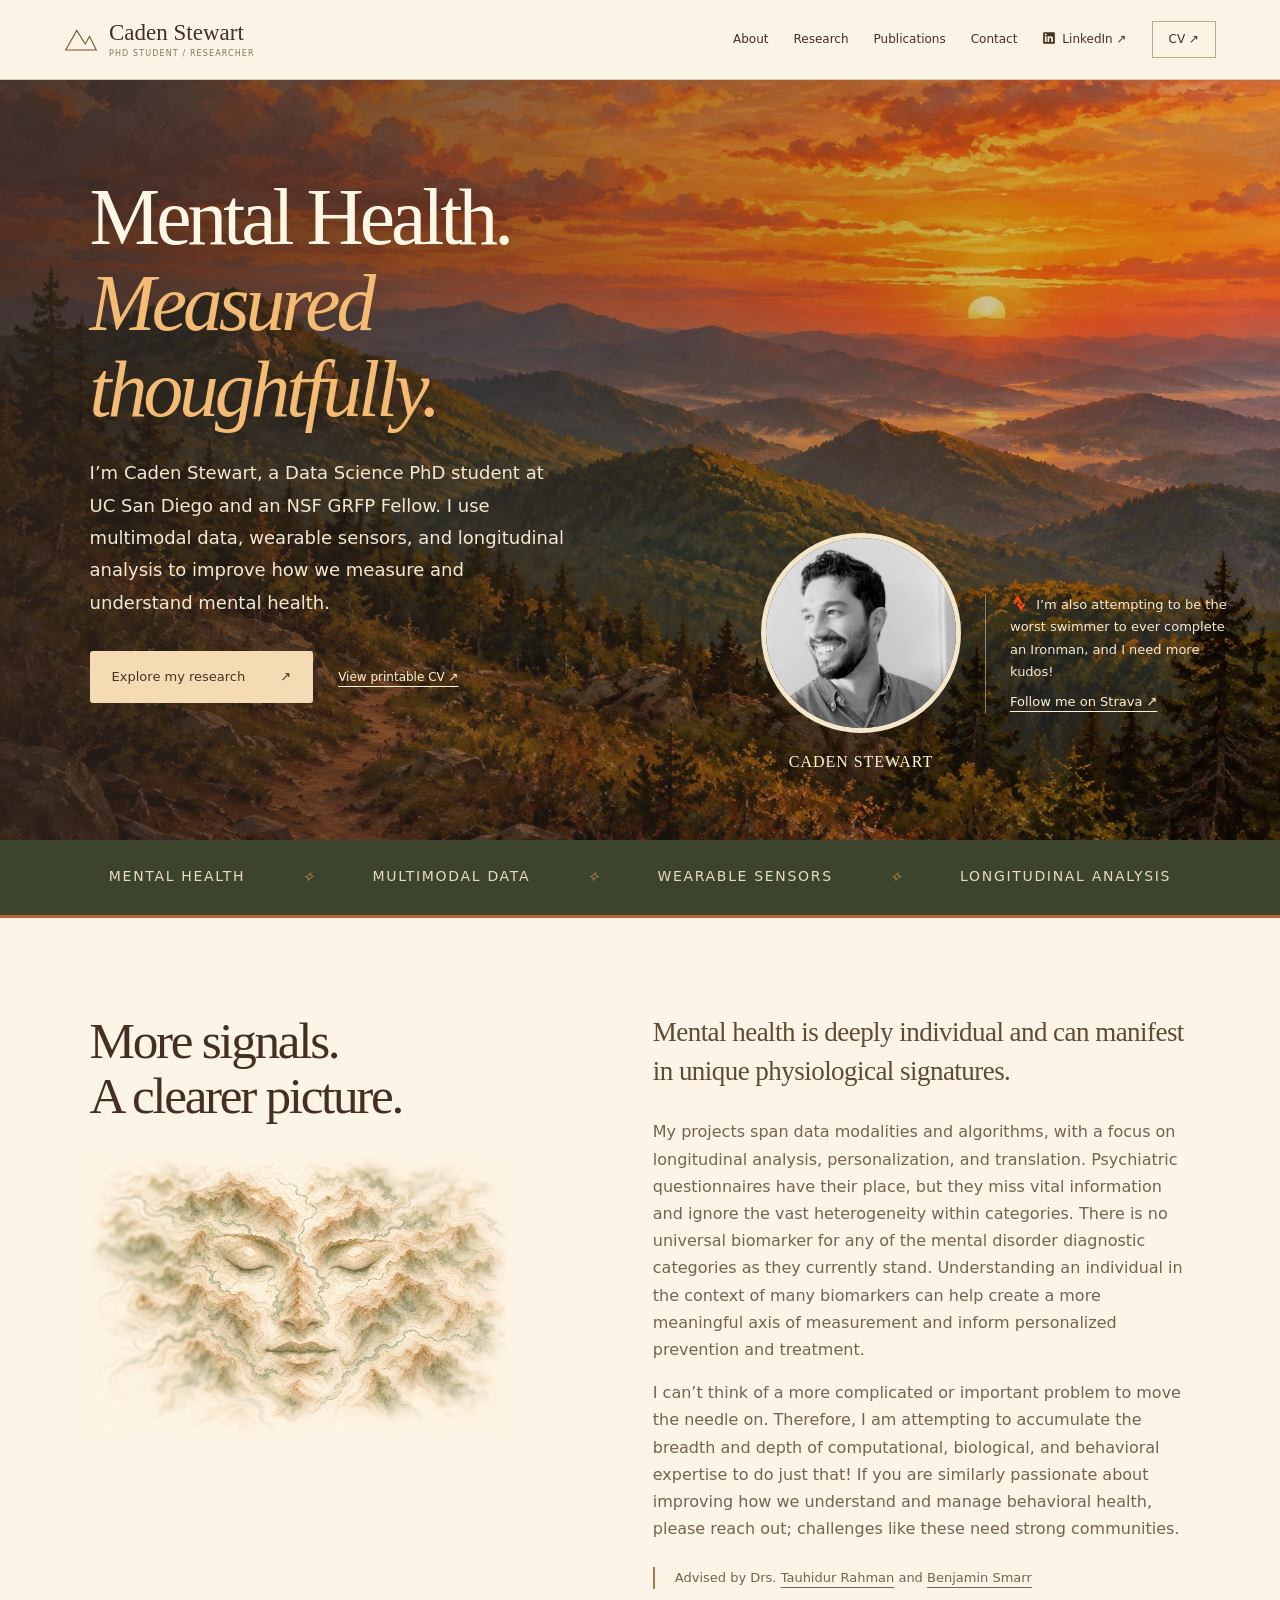
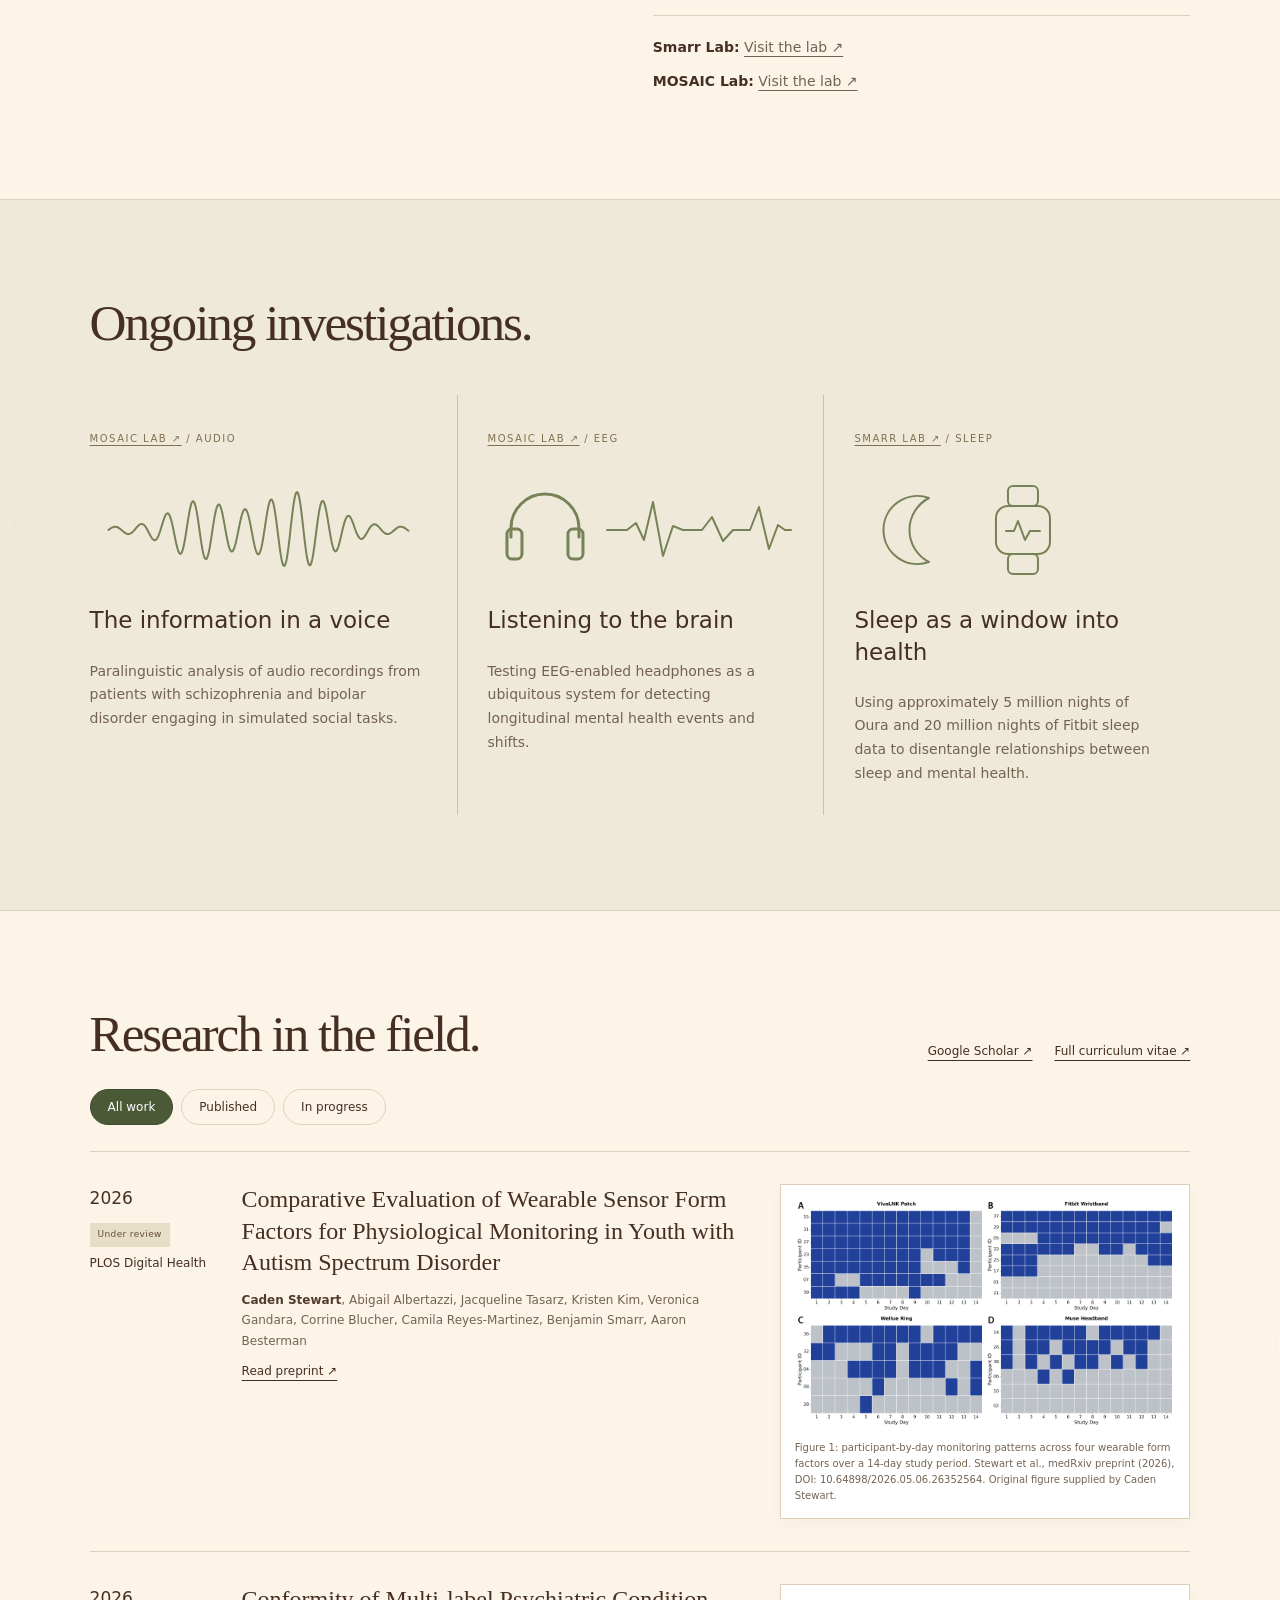
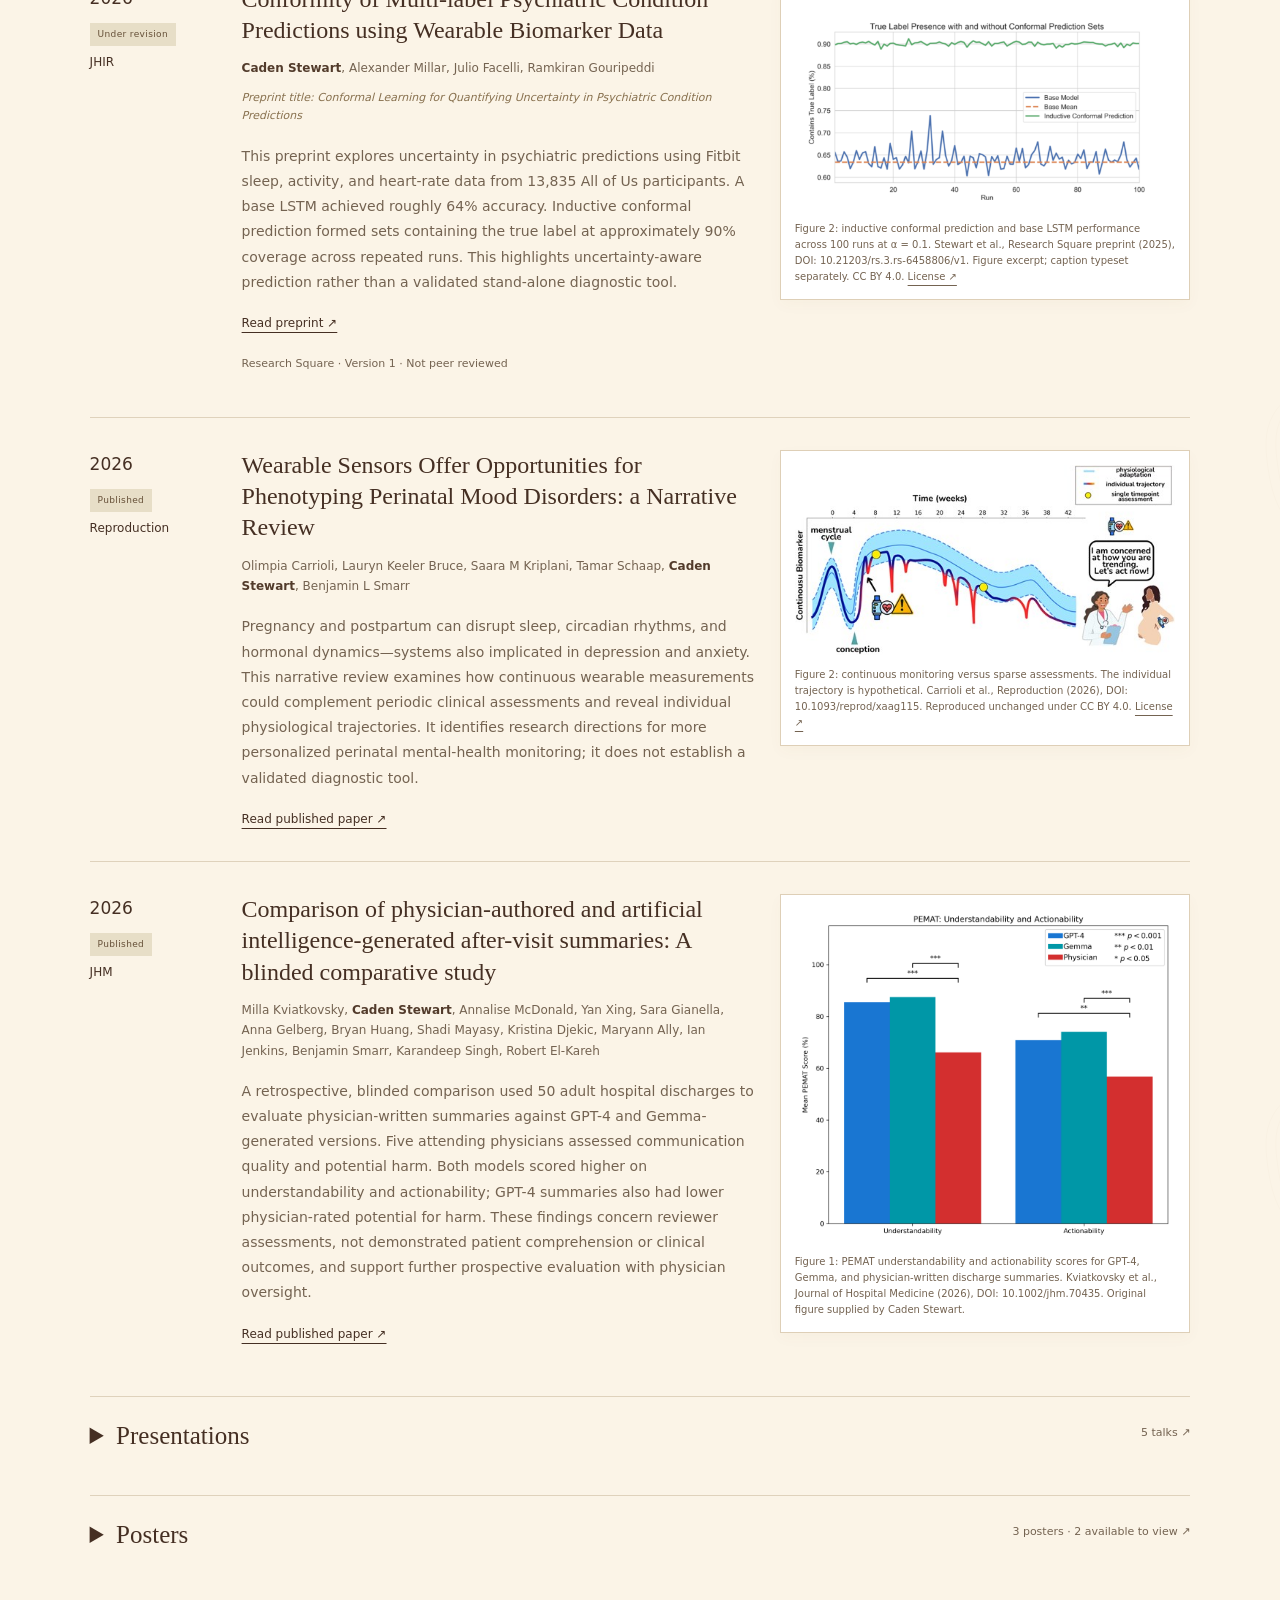
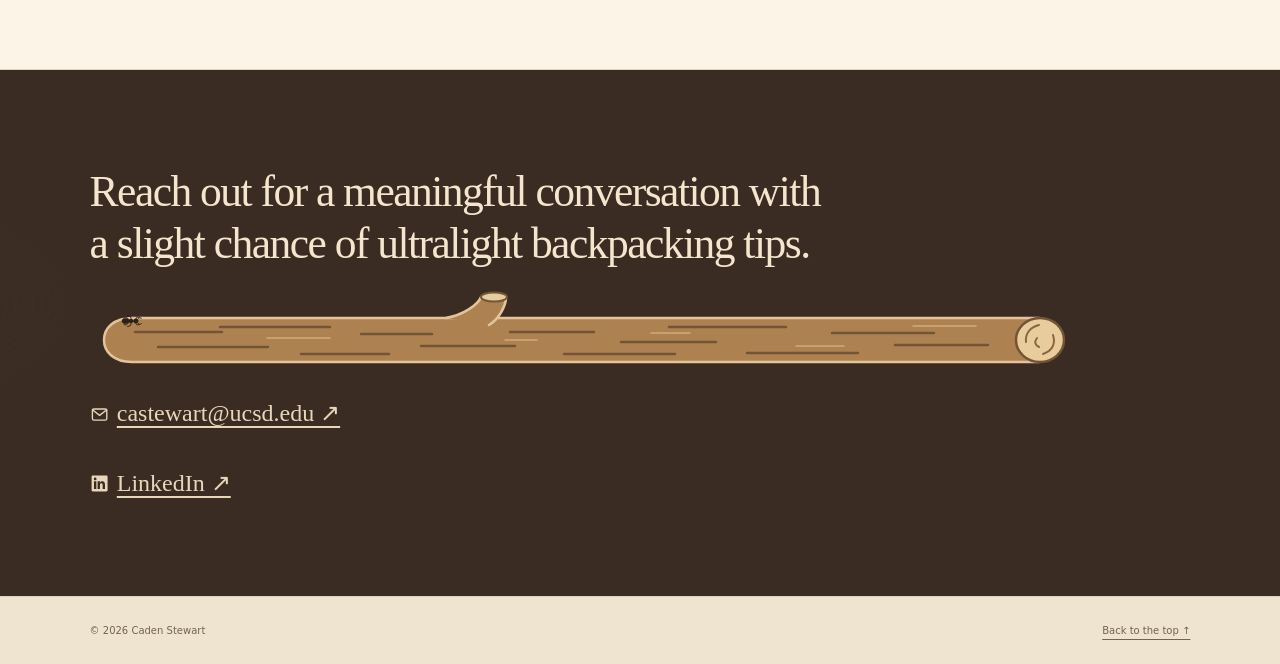
==== commit dc7e1b33: "Remove redundant introductory paragraph from About" ====
--- a/index.html
+++ b/index.html
@@ -14,7 +14,7 @@
 <main id="main">
 <section class="hero" id="home"><video class="hero-mist" autoplay muted loop playsinline preload="metadata" poster="assets/painted-sunset.jpg" aria-hidden="true" tabindex="-1"><source src="assets/painted-sunset-mist.mp4" type="video/mp4"></video><div class="hero-shade" aria-hidden="true"></div><div class="hero-copy"><h1>Mental Health.<br><em>Measured thoughtfully.</em></h1><p class="hero-intro">I’m Caden Stewart, a Data Science PhD student at UC San Diego and an NSF GRFP Fellow. I use multimodal data, wearable sensors, and longitudinal analysis to improve how we measure and understand mental health.</p><div class="actions"><a class="button" href="#research">Explore my research <span>↗</span></a><a class="text-link" href="cv.html">View printable CV ↗</a></div></div><div class="landscape"><div class="portrait-group"><img class="headshot" src="assets/caden-headshot-new.jpg" alt="Caden Stewart" width="1373" height="1820" fetchpriority="high"><div class="portrait-label">CADEN STEWART</div></div><p class="strava-note"><img class="strava-logo" src="assets/strava.svg" alt="Strava" width="18" height="18"> I’m also attempting to be the worst swimmer to ever complete an Ironman, and I need more kudos!<br><a class="strava-follow" href="https://strava.app.link/uzASNI6hd7b" target="_blank" rel="noopener noreferrer">Follow me on Strava ↗</a></p></div></section>
 <div class="interest-strip"><span>MENTAL HEALTH</span><i>✧</i><span>MULTIMODAL DATA</span><i>✧</i><span>WEARABLE SENSORS</span><i>✧</i><span>LONGITUDINAL ANALYSIS</span></div>
-<section id="about" class="section about"><div><h2>More signals.<br>A clearer picture.</h2><div class="about-visual"><img class="about-map" src="assets/topographic-face.jpg" alt="Topographic ridges form a peaceful face with closed eyes, with softly blurred and sharply defined contour lines." width="1536" height="1024" loading="lazy"><video class="about-mist" autoplay muted loop playsinline preload="metadata" poster="assets/topographic-face.jpg" aria-hidden="true" tabindex="-1"><source src="assets/topographic-face-mist.mp4" type="video/mp4"></video></div></div><div><p class="large">Mental health is deeply individual and can manifest in unique physiological signatures.</p><p>I am a Ph.D. student in the Halıcıoğlu Data Science Institute at the University of California San Diego, using data science to improve how we measure and address mental health.</p><p>My projects span data modalities and algorithms, with a focus on longitudinal analysis, personalization, and translation. Psychiatric questionnaires have their place, but they miss vital information and ignore the vast heterogeneity within categories. There is no universal biomarker for any of the mental disorder diagnostic categories as they currently stand. Understanding an individual in the context of many biomarkers can help create a more meaningful axis of measurement and inform personalized prevention and treatment.</p><p>I can’t think of a more complicated or important problem to move the needle on. Therefore, I am attempting to accumulate the breadth and depth of computational, biological, and behavioral expertise to do just that! If you are similarly passionate about improving how we understand and manage behavioral health, please reach out; challenges like these need strong communities.</p><p class="advisor">Advised by Drs. <a href="https://mosaic-laboratory.github.io/" target="_blank" rel="noopener noreferrer">Tauhidur Rahman</a> and <a href="https://smarr.ucsd.edu/" target="_blank" rel="noopener noreferrer">Benjamin Smarr</a></p><div class="lab-links" aria-label="Research labs"><p><strong>Smarr Lab:</strong> <a href="https://smarr.ucsd.edu/" target="_blank" rel="noopener noreferrer">Visit the lab ↗</a></p><p><strong>MOSAIC Lab:</strong> <a href="https://mosaic-laboratory.github.io/" target="_blank" rel="noopener noreferrer">Visit the lab ↗</a></p></div></div></section>
+<section id="about" class="section about"><div><h2>More signals.<br>A clearer picture.</h2><div class="about-visual"><img class="about-map" src="assets/topographic-face.jpg" alt="Topographic ridges form a peaceful face with closed eyes, with softly blurred and sharply defined contour lines." width="1536" height="1024" loading="lazy"><video class="about-mist" autoplay muted loop playsinline preload="metadata" poster="assets/topographic-face.jpg" aria-hidden="true" tabindex="-1"><source src="assets/topographic-face-mist.mp4" type="video/mp4"></video></div></div><div><p class="large">Mental health is deeply individual and can manifest in unique physiological signatures.</p><p>My projects span data modalities and algorithms, with a focus on longitudinal analysis, personalization, and translation. Psychiatric questionnaires have their place, but they miss vital information and ignore the vast heterogeneity within categories. There is no universal biomarker for any of the mental disorder diagnostic categories as they currently stand. Understanding an individual in the context of many biomarkers can help create a more meaningful axis of measurement and inform personalized prevention and treatment.</p><p>I can’t think of a more complicated or important problem to move the needle on. Therefore, I am attempting to accumulate the breadth and depth of computational, biological, and behavioral expertise to do just that! If you are similarly passionate about improving how we understand and manage behavioral health, please reach out; challenges like these need strong communities.</p><p class="advisor">Advised by Drs. <a href="https://mosaic-laboratory.github.io/" target="_blank" rel="noopener noreferrer">Tauhidur Rahman</a> and <a href="https://smarr.ucsd.edu/" target="_blank" rel="noopener noreferrer">Benjamin Smarr</a></p><div class="lab-links" aria-label="Research labs"><p><strong>Smarr Lab:</strong> <a href="https://smarr.ucsd.edu/" target="_blank" rel="noopener noreferrer">Visit the lab ↗</a></p><p><strong>MOSAIC Lab:</strong> <a href="https://mosaic-laboratory.github.io/" target="_blank" rel="noopener noreferrer">Visit the lab ↗</a></p></div></div></section>
 <section id="research" class="research section"><div class="section-heading"><div><h2>Ongoing investigations.</h2></div></div><div class="project-grid"><article class="project"><span class="project-number"><a href="https://mosaic-laboratory.github.io/" target="_blank" rel="noopener noreferrer">MOSAIC LAB ↗</a> / AUDIO</span><svg class="signal audio-wave" viewBox="0 0 300 100" aria-hidden="true"><path d="M0,50.00 L1,49.25 L2,48.53 L3,47.89 L4,47.37 L5,46.98 L6,46.77 L7,46.74 L8,46.90 L9,47.24 L10,47.75 L11,48.41 L12,49.17 L13,50.00 L14,50.86 L15,51.69 L16,52.46 L17,53.11 L18,53.61 L19,53.92 L20,54.01 L21,53.87 L22,53.49 L23,52.89 L24,52.08 L25,51.10 L26,50.00 L27,48.82 L28,47.64 L29,46.52 L30,45.52 L31,44.73 L32,44.19 L33,43.97 L34,44.10 L35,44.60 L36,45.47 L37,46.70 L38,48.23 L39,50.00 L40,51.92 L41,53.89 L42,55.78 L43,57.48 L44,58.86 L45,59.80 L46,60.21 L47,60.02 L48,59.19 L49,57.71 L50,55.62 L51,53.01 L52,50.00 L53,46.75 L54,43.44 L55,40.29 L56,37.50 L57,35.29 L58,33.83 L59,33.27 L60,33.71 L61,35.19 L62,37.68 L63,41.10 L64,45.28 L65,50.00 L66,55.00 L67,59.96 L68,64.59 L69,68.56 L70,71.59 L71,73.45 L72,73.96 L73,73.04 L74,70.68 L75,66.97 L76,62.10 L77,56.34 L78,50.00 L79,43.48 L80,37.17 L81,31.47 L82,26.75 L83,23.32 L84,21.43 L85,21.21 L86,22.71 L87,25.85 L88,30.45 L89,36.26 L90,42.91 L91,50.00 L92,57.10 L93,63.78 L94,69.64 L95,74.30 L96,77.51 L97,79.07 L98,78.92 L99,77.06 L100,73.65 L101,68.90 L102,63.13 L103,56.70 L104,50.00 L105,43.44 L106,37.41 L107,32.24 L108,28.24 L109,25.59 L110,24.42 L111,24.77 L112,26.56 L113,29.65 L114,33.83 L115,38.83 L116,44.33 L117,50.00 L118,55.52 L119,60.58 L120,64.91 L121,68.29 L122,70.54 L123,71.57 L124,71.36 L125,69.94 L126,67.41 L127,63.93 L128,59.70 L129,54.97 L130,50.00 L131,45.06 L132,40.41 L133,36.31 L134,32.99 L135,30.62 L136,29.33 L137,29.22 L138,30.30 L139,32.52 L140,35.79 L141,39.94 L142,44.76 L143,50.00 L144,55.37 L145,60.58 L146,65.32 L147,69.30 L148,72.27 L149,74.04 L150,74.44 L151,73.41 L152,70.97 L153,67.19 L154,62.26 L155,56.43 L156,50.00 L157,43.34 L158,36.85 L159,30.91 L160,25.90 L161,22.15 L162,19.95 L163,19.46 L164,20.79 L165,23.89 L166,28.65 L167,34.82 L168,42.08 L169,50.00 L170,58.13 L171,65.98 L172,73.06 L173,78.93 L174,83.20 L175,85.58 L176,85.90 L177,84.09 L178,80.23 L179,74.52 L180,67.29 L181,58.95 L182,50.00 L183,40.97 L184,32.41 L185,24.84 L186,18.72 L187,14.43 L188,12.23 L189,12.25 L190,14.49 L191,18.81 L192,24.94 L193,32.50 L194,41.03 L195,50.00 L196,58.88 L197,67.13 L198,74.26 L199,79.87 L200,83.63 L201,85.37 L202,85.01 L203,82.61 L204,78.36 L205,72.57 L206,65.61 L207,57.93 L208,50.00 L209,42.31 L210,35.31 L211,29.39 L212,24.87 L213,21.97 L214,20.80 L215,21.37 L216,23.59 L217,27.24 L218,32.06 L219,37.71 L220,43.81 L221,50.00 L222,55.89 L223,61.16 L224,65.52 L225,68.76 L226,70.74 L227,71.42 L228,70.82 L229,69.05 L230,66.29 L231,62.73 L232,58.66 L233,54.32 L234,50.00 L235,45.94 L236,42.38 L237,39.47 L238,37.36 L239,36.12 L240,35.76 L241,36.24 L242,37.48 L243,39.36 L244,41.72 L245,44.40 L246,47.22 L247,50.00 L248,52.59 L249,54.85 L250,56.67 L251,57.98 L252,58.75 L253,58.96 L254,58.64 L255,57.85 L256,56.67 L257,55.18 L258,53.51 L259,51.74 L260,50.00 L261,48.37 L262,46.94 L263,45.78 L264,44.93 L265,44.43 L266,44.27 L267,44.44 L268,44.92 L269,45.66 L270,46.60 L271,47.68 L272,48.84 L273,50.00 L274,51.10 L275,52.09 L276,52.91 L277,53.53 L278,53.93 L279,54.08 L280,54.00 L281,53.70 L282,53.20 L283,52.53 L284,51.74 L285,50.88 L286,50.00 L287,49.14 L288,48.35 L289,47.68 L290,47.15 L291,46.80 L292,46.64 L293,46.67 L294,46.89 L295,47.29 L296,47.83 L297,48.49 L298,49.23 L299,50.00 L300,50.76"/></svg><h3>The information in a voice</h3><p>Paralinguistic analysis of audio recordings from patients with schizophrenia and bipolar disorder engaging in simulated social tasks.</p></article><article class="project"><span class="project-number"><a href="https://mosaic-laboratory.github.io/" target="_blank" rel="noopener noreferrer">MOSAIC LAB ↗</a> / EEG</span><svg class="signal eeg-headphones" viewBox="0 0 300 100" aria-hidden="true"><g class="headphone-icon"><path d="M20 57V48a34 34 0 0 1 68 0v9"/><rect x="16" y="49" width="15" height="30" rx="5"/><rect x="77" y="49" width="15" height="30" rx="5"/></g><path class="eeg-wave" d="M116 50h20l9-7 8 17 9-38 10 54 10-30 10 4h19l10-13 11 24 10-11h17l9-23 10 42 9-24 7 5h6"/></svg><h3>Listening to the brain</h3><p>Testing EEG-enabled headphones as a ubiquitous system for detecting longitudinal mental health events and shifts.</p></article><article class="project"><span class="project-number"><a href="https://smarr.ucsd.edu/" target="_blank" rel="noopener noreferrer">SMARR LAB ↗</a> / SLEEP</span><svg class="signal sleep-wearable" viewBox="0 0 300 100" aria-hidden="true"><path class="moon-icon" d="M72 18a34 34 0 1 0 0 64 36 36 0 0 1 0-64Z"/><g class="wearable-icon"><rect x="151" y="6" width="30" height="20" rx="5"/><rect x="151" y="74" width="30" height="20" rx="5"/><rect x="139" y="26" width="54" height="48" rx="12"/><path d="M149 51h8l4-10 7 19 5-9h10"/></g></svg><h3>Sleep as a window into health</h3><p>Using approximately 5 million nights of Oura and 20 million nights of Fitbit sleep data to disentangle relationships between sleep and mental health.</p></article></div></section>
 <section id="publications" class="section"><div class="section-heading"><div><h2>Research in the field.</h2></div><div class="publication-profiles"><a class="text-link" href="https://scholar.google.com/citations?user=ufbS260AAAAJ&amp;hl=en&amp;oi=ao" target="_blank" rel="noopener noreferrer">Google Scholar ↗</a><a class="text-link" href="cv.html">Full curriculum vitae ↗</a></div></div><div class="filters" role="group" aria-label="Filter publications" hidden><button class="selected" data-filter="all" aria-pressed="true">All work</button><button data-filter="Published" aria-pressed="false">Published</button><button data-filter="progress" aria-pressed="false">In progress</button></div><div id="publication-list"></div><noscript><p>The complete publications, presentations, and academic record are available in the <a href="cv.html">downloadable CV</a>. Enable JavaScript to view these lists on this page.</p></noscript><details class="talks"><summary>Presentations <span>5 talks ↗</span></summary><div id="presentation-list"></div></details><details class="talks"><summary>Posters <span>3 posters · 2 available to view ↗</span></summary><div id="poster-list"></div><a class="poster-link" href="https://www.linkedin.com/in/curious-caden" target="_blank" rel="noopener noreferrer"><svg class="linkedin-logo" viewBox="0 0 24 24" aria-hidden="true" focusable="false"><path fill="currentColor" d="M20.45 2H3.55C2.69 2 2 2.68 2 3.52v16.96C2 21.32 2.69 22 3.55 22h16.9c.86 0 1.55-.68 1.55-1.52V3.52C22 2.68 21.31 2 20.45 2ZM7.93 18.75H4.98V9.2h2.95v9.55ZM6.45 7.9a1.71 1.71 0 1 1 0-3.42 1.71 1.71 0 0 1 0 3.42Zm12.3 10.85H15.8v-4.65c0-1.11-.02-2.54-1.55-2.54-1.55 0-1.79 1.21-1.79 2.46v4.73H9.51V9.2h2.83v1.3h.04c.4-.75 1.36-1.55 2.8-1.55 2.99 0 3.57 1.97 3.57 4.53v5.27Z"/></svg>Explore more on LinkedIn ↗</a></details></section>
 <section id="contact" class="section contact"><h2>Reach out for a meaningful conversation with a slight chance of ultralight backpacking tips.</h2><div class="log-scene"><img class="contact-underline" src="assets/log-underline.svg" alt="A long, thin log with a small branch and visible wood grain" width="1000" height="80" loading="lazy"><svg class="log-ant" viewBox="0 0 32 20" aria-hidden="true" focusable="false" fill="#2c2118" stroke="#2c2118" stroke-width="1.3" stroke-linecap="round" stroke-linejoin="round"><g class="ant-legs-a" fill="none"><path d="m14 9-5-5-3 1m11 6-2 6-4 1m10-8 4-6 3 1"/></g><g class="ant-legs-b" fill="none"><path d="m14 11-5 5-3-1m11-6-2-6-4-1m10 8 4 6 3-1"/></g><ellipse cx="8" cy="10" rx="5" ry="3.6"/><ellipse cx="16" cy="10" rx="3" ry="2.5"/><circle cx="23" cy="10" r="3"/><path d="m25 8 3-3 3 1m-6 6 3 3 3-1" fill="none"/></svg></div><a class="contact-email" href="mailto:castewart@ucsd.edu"><svg class="email-icon" viewBox="0 0 24 24" aria-hidden="true" focusable="false" fill="none" stroke="currentColor" stroke-width="1.7" stroke-linecap="round" stroke-linejoin="round"><rect x="3" y="5" width="18" height="14" rx="2"/><path d="m3 6 9 7 9-7"/></svg>castewart@ucsd.edu ↗</a><div class="contact-links"><a href="https://www.linkedin.com/in/curious-caden" target="_blank" rel="noopener noreferrer"><svg class="linkedin-logo" viewBox="0 0 24 24" aria-hidden="true" focusable="false"><path fill="currentColor" d="M20.45 2H3.55C2.69 2 2 2.68 2 3.52v16.96C2 21.32 2.69 22 3.55 22h16.9c.86 0 1.55-.68 1.55-1.52V3.52C22 2.68 21.31 2 20.45 2ZM7.93 18.75H4.98V9.2h2.95v9.55ZM6.45 7.9a1.71 1.71 0 1 1 0-3.42 1.71 1.71 0 0 1 0 3.42Zm12.3 10.85H15.8v-4.65c0-1.11-.02-2.54-1.55-2.54-1.55 0-1.79 1.21-1.79 2.46v4.73H9.51V9.2h2.83v1.3h.04c.4-.75 1.36-1.55 2.8-1.55 2.99 0 3.57 1.97 3.57 4.53v5.27Z"/></svg>LinkedIn ↗</a></div></section>
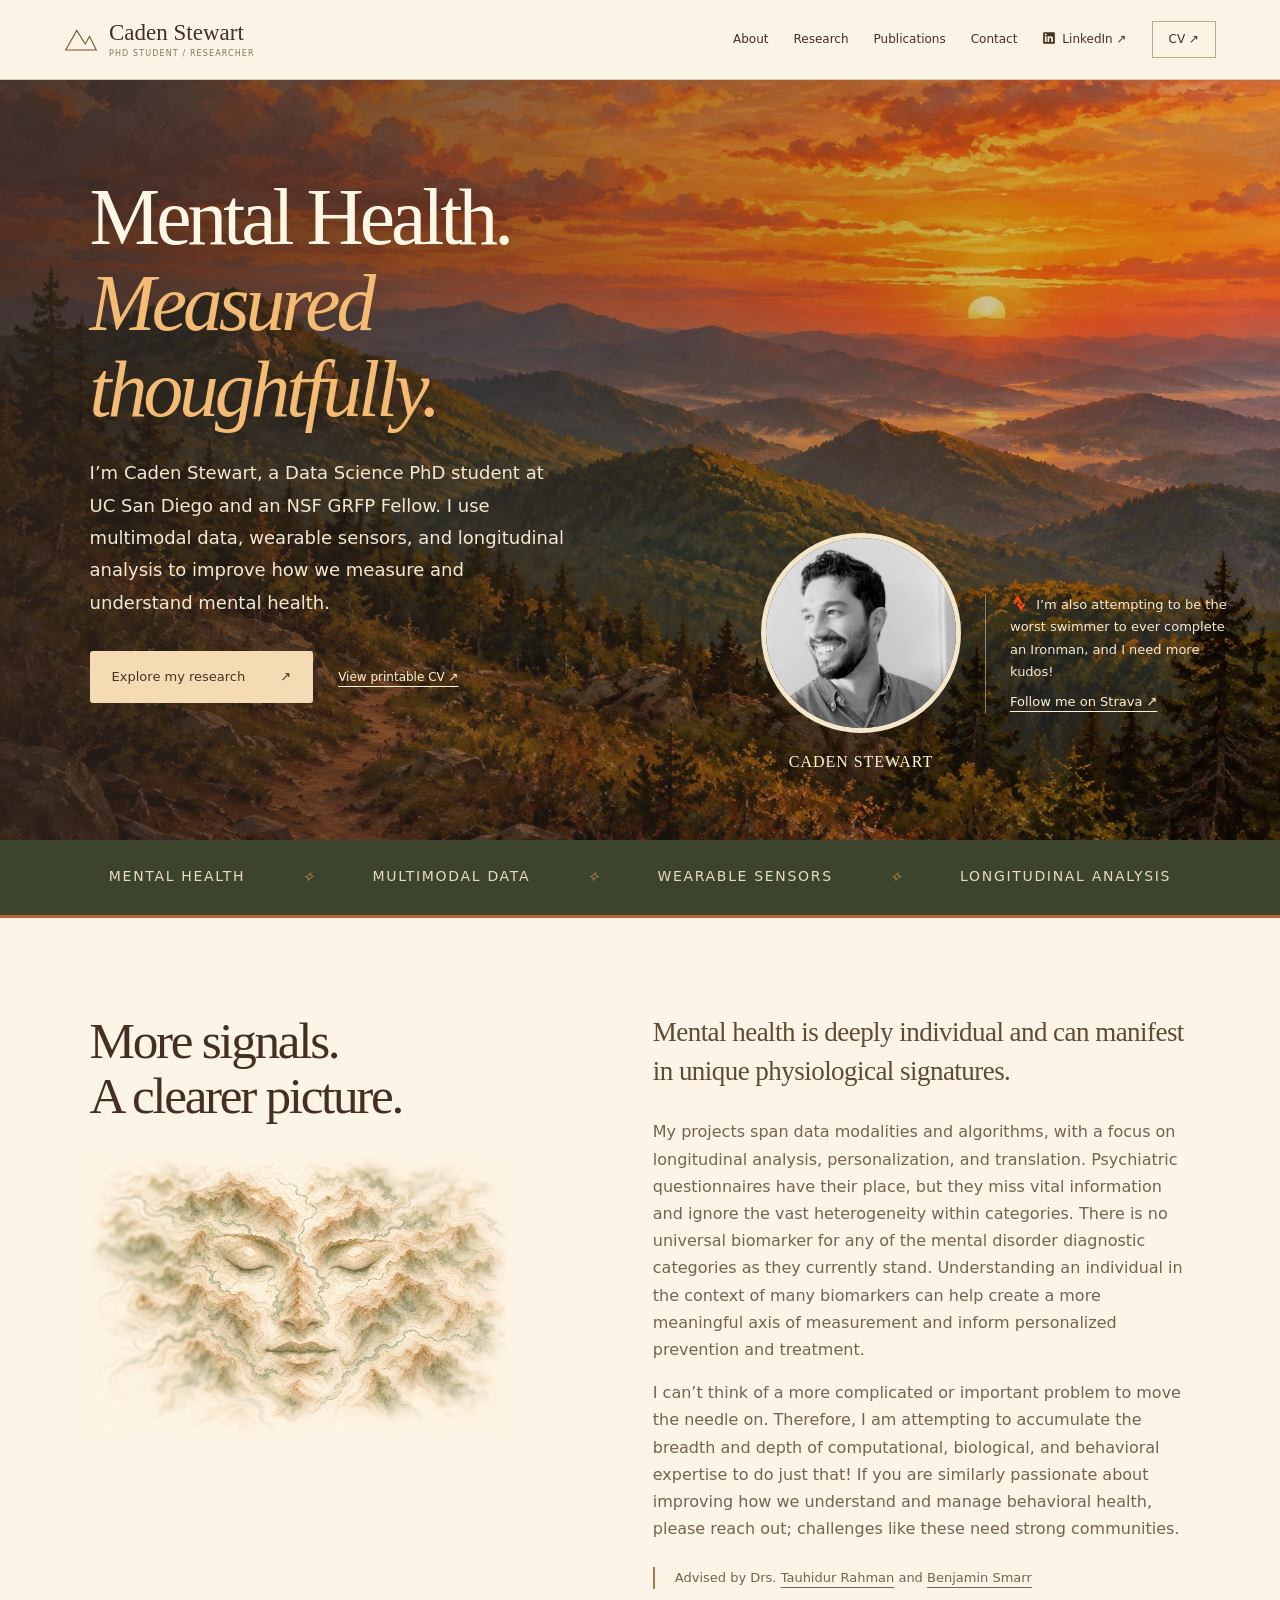
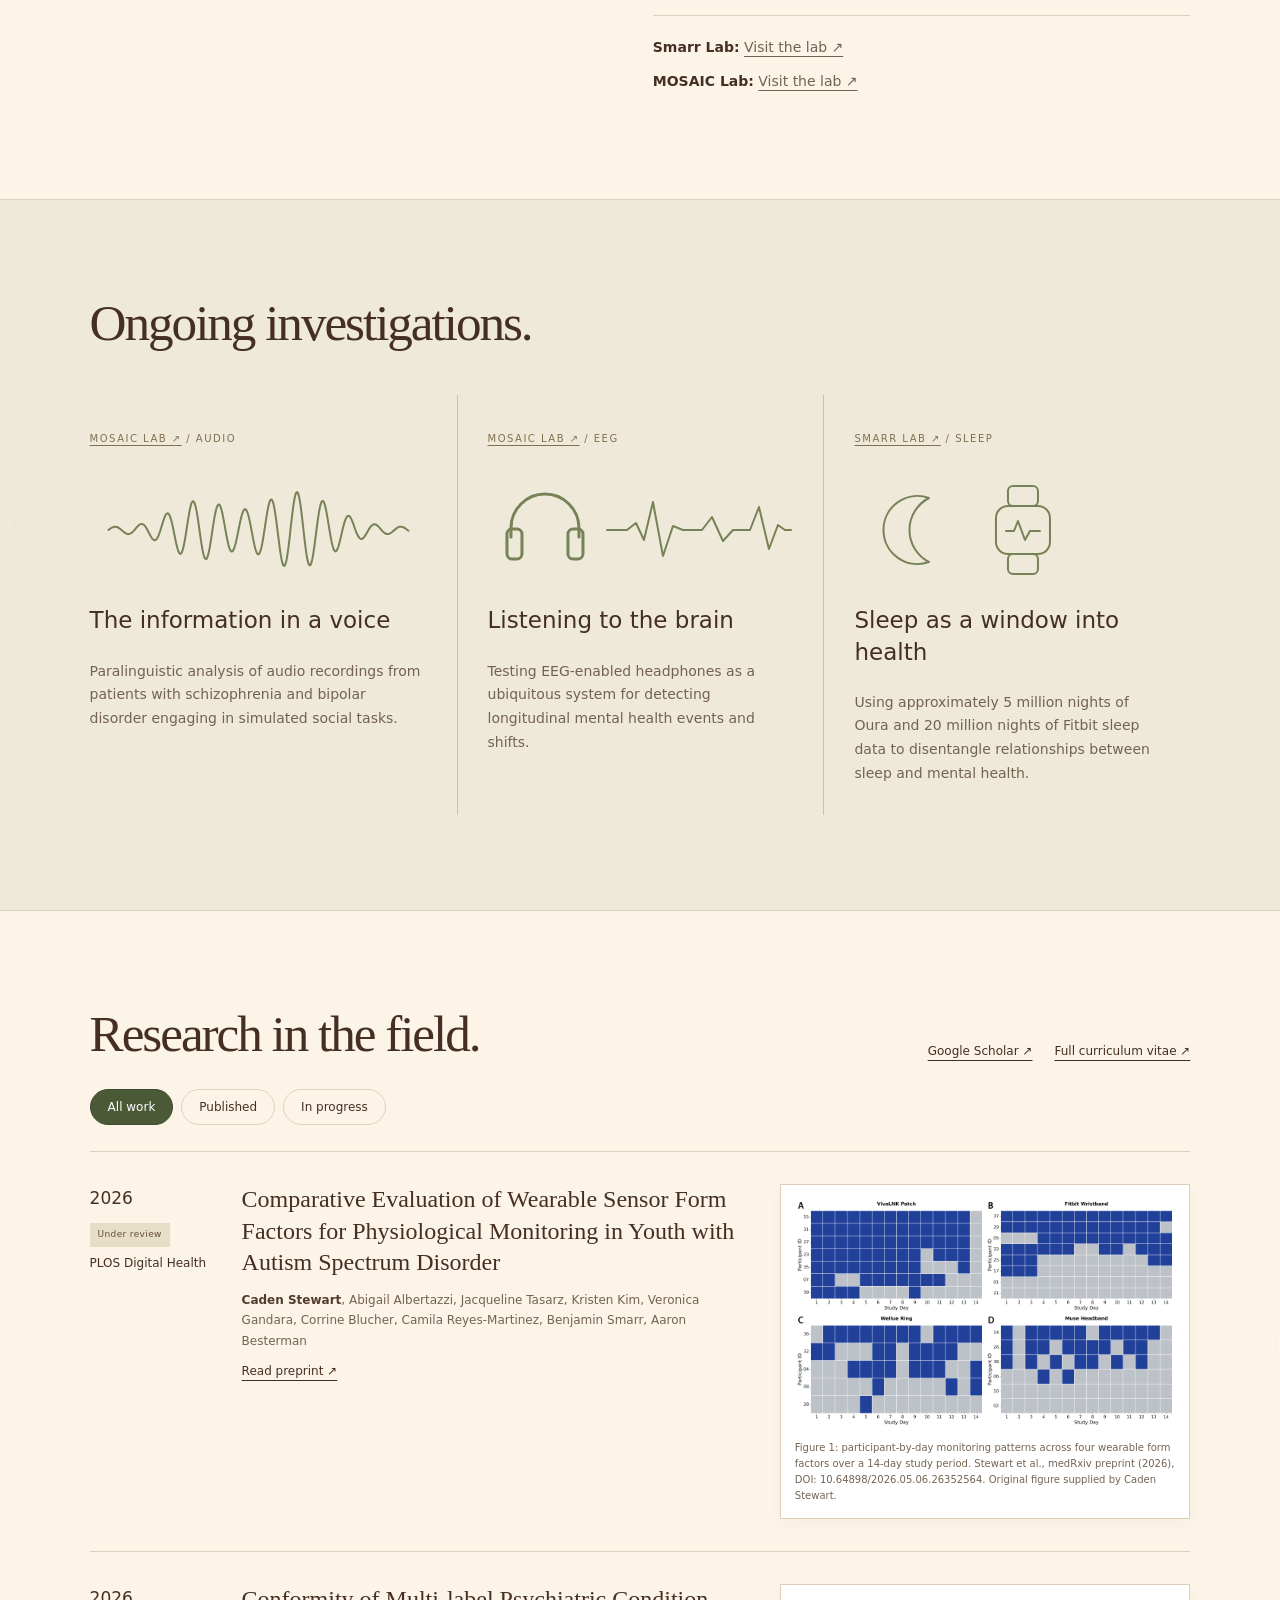
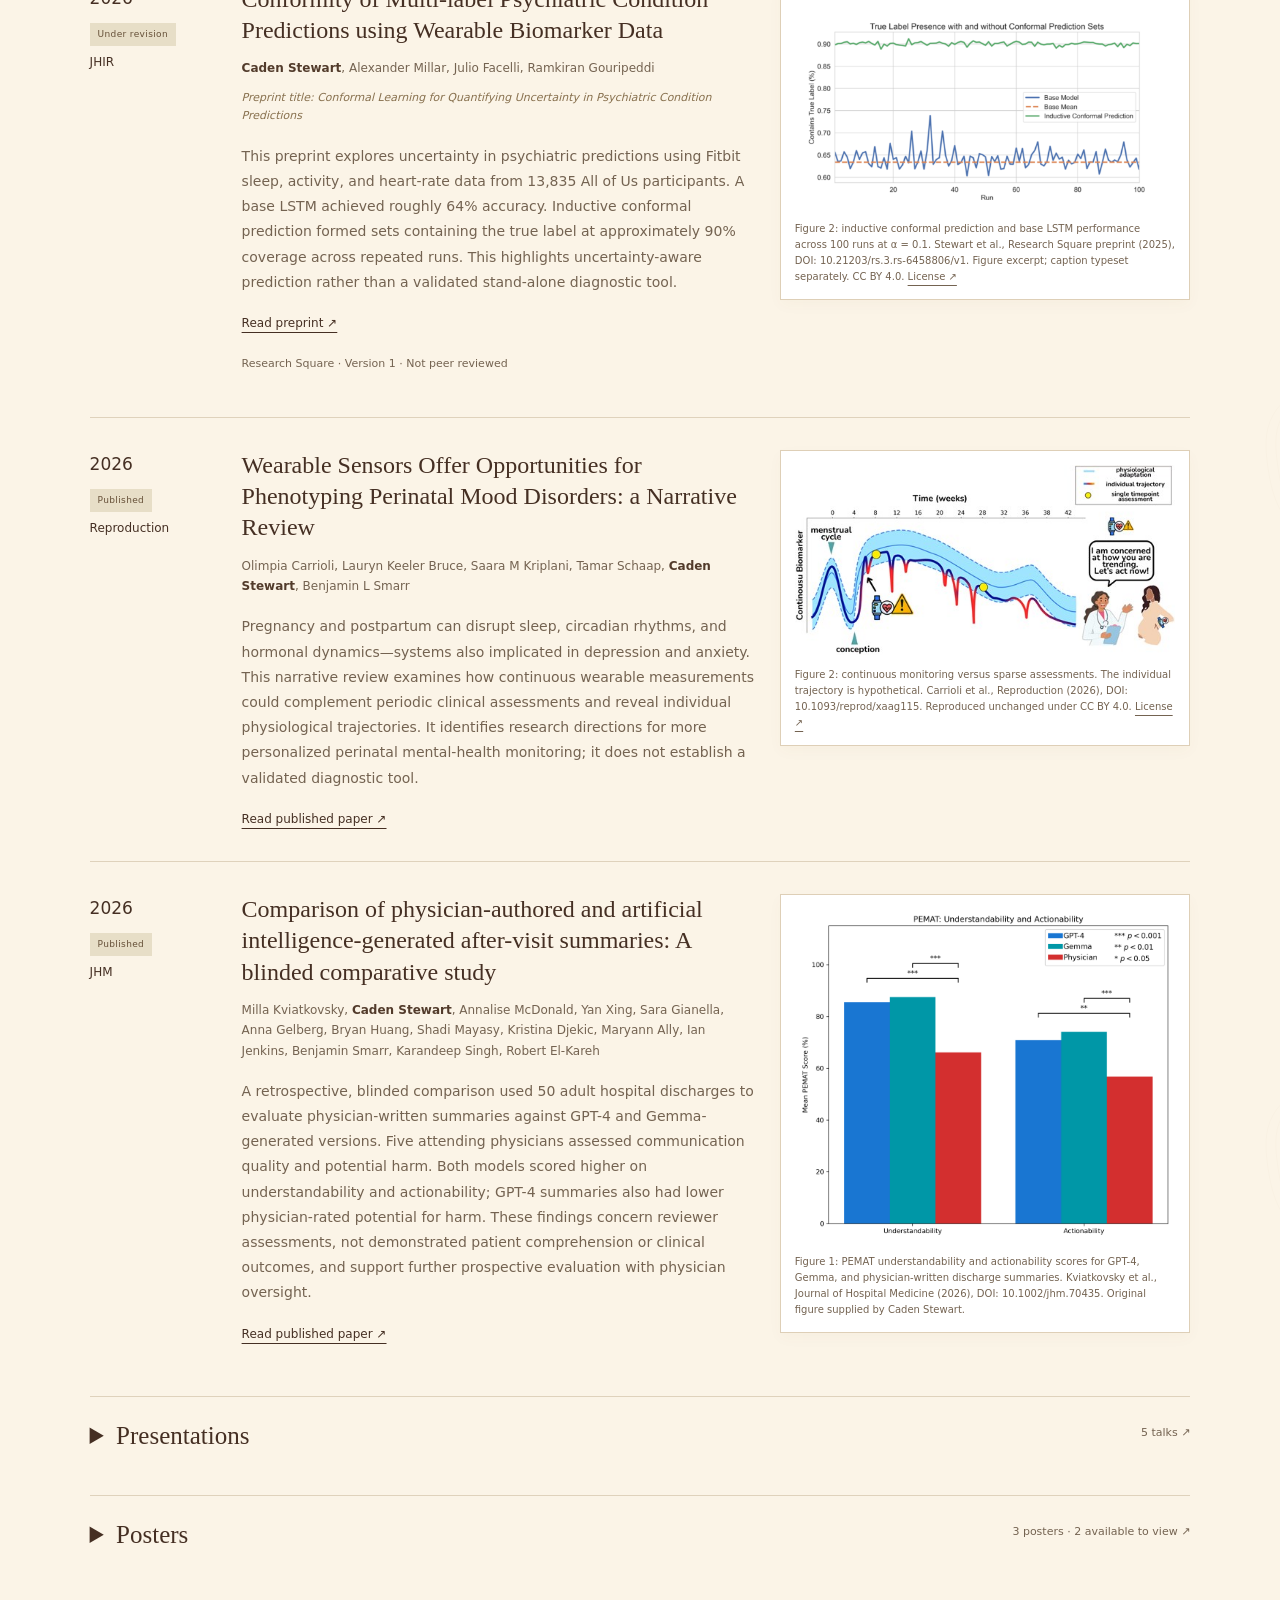
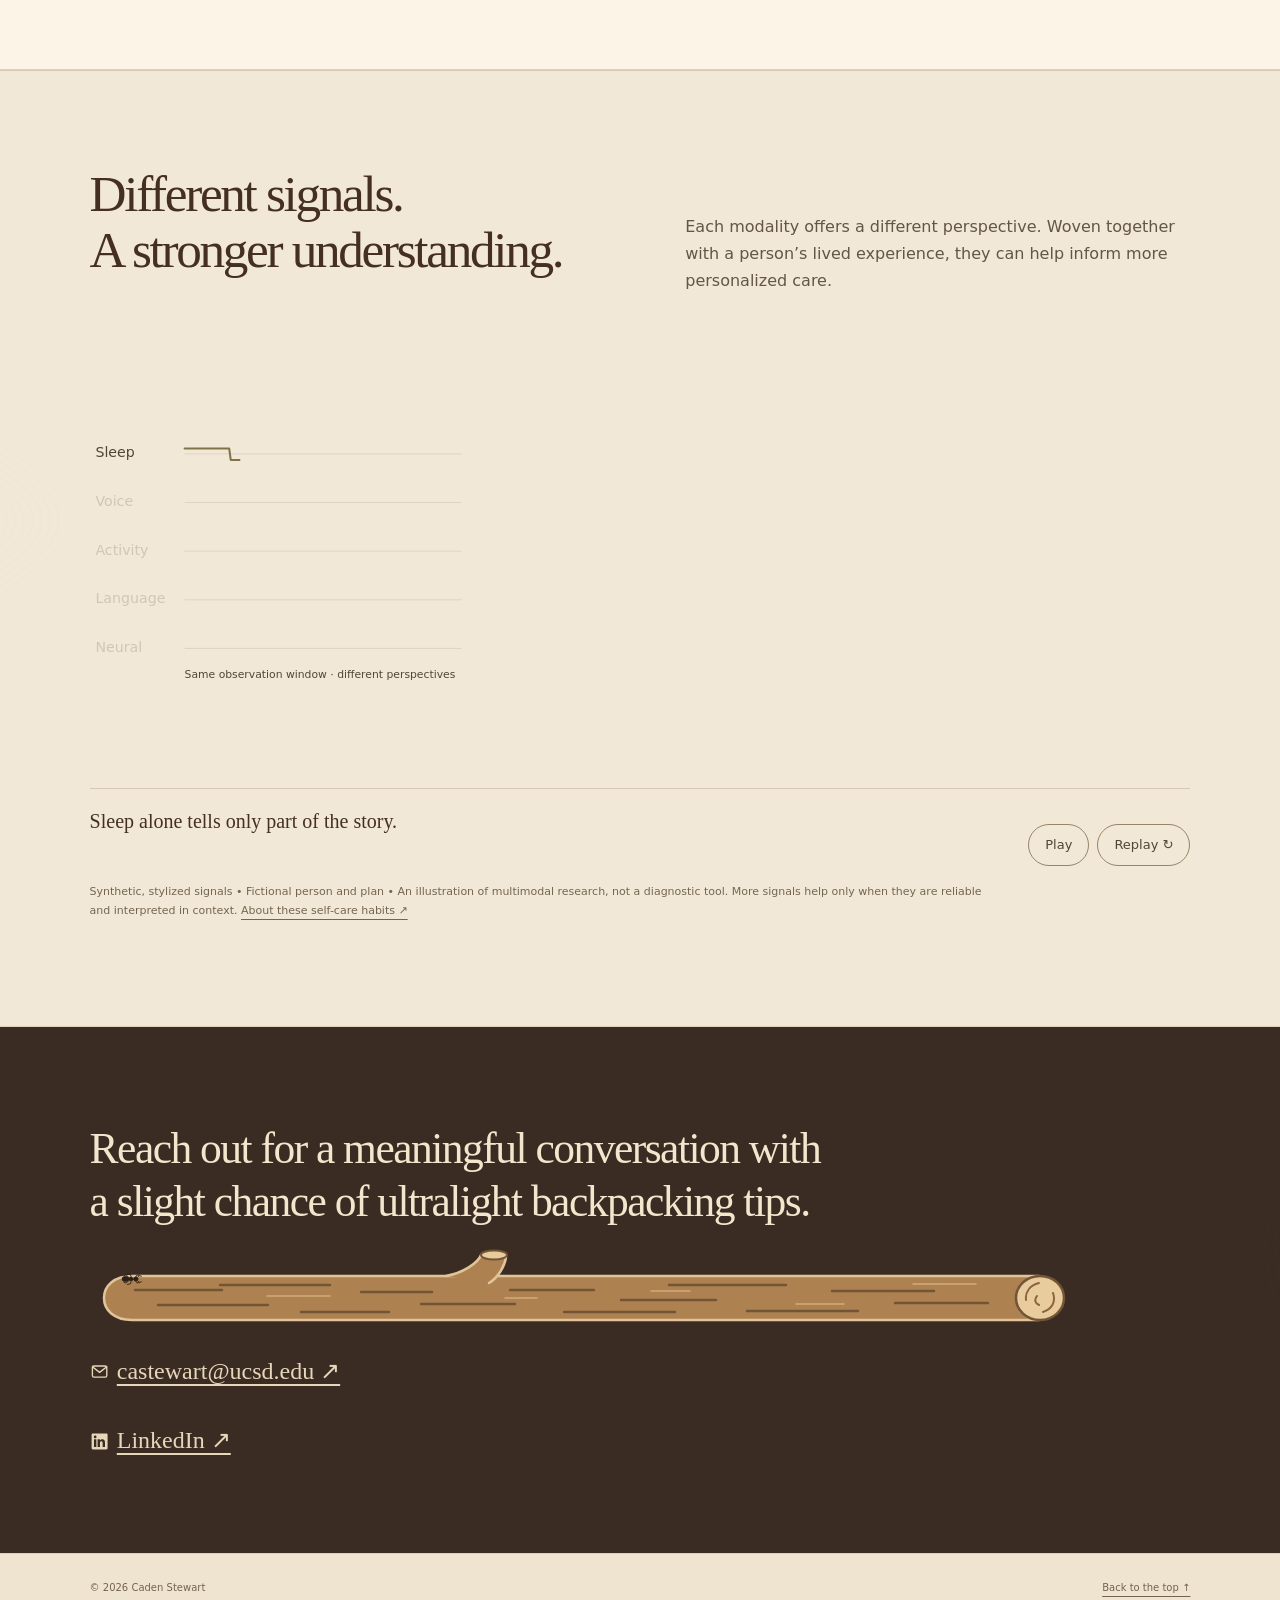
==== commit 73300815: "Add animated multimodal signals weaving into personalized care illustration" ====
--- a/index.html
+++ b/index.html
@@ -6,7 +6,7 @@
 <meta name="description" content="Caden Stewart is a Data Science PhD student at UC San Diego studying mental health through multimodal data, wearable sensors, and longitudinal analysis.">
 <meta name="theme-color" content="#4b2d20"><meta property="og:title" content="Caden Stewart | Data Science & Mental Health"><meta property="og:description" content="PhD student at UC San Diego. Exploring mental health through data, sensors, and personalized measurement."><meta property="og:type" content="website">
 <link rel="icon" href="assets/favicon.svg" type="image/svg+xml"><link rel="stylesheet" href="styles.css">
-<script src="content.js" defer></script><script src="script.js" defer></script>
+<script src="content.js" defer></script><script src="script.js" defer></script><script src="signals.js" defer></script>
 </head>
 <body>
 <a class="skip" href="#main">Skip to content</a>
@@ -17,6 +17,14 @@
 <section id="about" class="section about"><div><h2>More signals.<br>A clearer picture.</h2><div class="about-visual"><img class="about-map" src="assets/topographic-face.jpg" alt="Topographic ridges form a peaceful face with closed eyes, with softly blurred and sharply defined contour lines." width="1536" height="1024" loading="lazy"><video class="about-mist" autoplay muted loop playsinline preload="metadata" poster="assets/topographic-face.jpg" aria-hidden="true" tabindex="-1"><source src="assets/topographic-face-mist.mp4" type="video/mp4"></video></div></div><div><p class="large">Mental health is deeply individual and can manifest in unique physiological signatures.</p><p>My projects span data modalities and algorithms, with a focus on longitudinal analysis, personalization, and translation. Psychiatric questionnaires have their place, but they miss vital information and ignore the vast heterogeneity within categories. There is no universal biomarker for any of the mental disorder diagnostic categories as they currently stand. Understanding an individual in the context of many biomarkers can help create a more meaningful axis of measurement and inform personalized prevention and treatment.</p><p>I can’t think of a more complicated or important problem to move the needle on. Therefore, I am attempting to accumulate the breadth and depth of computational, biological, and behavioral expertise to do just that! If you are similarly passionate about improving how we understand and manage behavioral health, please reach out; challenges like these need strong communities.</p><p class="advisor">Advised by Drs. <a href="https://mosaic-laboratory.github.io/" target="_blank" rel="noopener noreferrer">Tauhidur Rahman</a> and <a href="https://smarr.ucsd.edu/" target="_blank" rel="noopener noreferrer">Benjamin Smarr</a></p><div class="lab-links" aria-label="Research labs"><p><strong>Smarr Lab:</strong> <a href="https://smarr.ucsd.edu/" target="_blank" rel="noopener noreferrer">Visit the lab ↗</a></p><p><strong>MOSAIC Lab:</strong> <a href="https://mosaic-laboratory.github.io/" target="_blank" rel="noopener noreferrer">Visit the lab ↗</a></p></div></div></section>
 <section id="research" class="research section"><div class="section-heading"><div><h2>Ongoing investigations.</h2></div></div><div class="project-grid"><article class="project"><span class="project-number"><a href="https://mosaic-laboratory.github.io/" target="_blank" rel="noopener noreferrer">MOSAIC LAB ↗</a> / AUDIO</span><svg class="signal audio-wave" viewBox="0 0 300 100" aria-hidden="true"><path d="M0,50.00 L1,49.25 L2,48.53 L3,47.89 L4,47.37 L5,46.98 L6,46.77 L7,46.74 L8,46.90 L9,47.24 L10,47.75 L11,48.41 L12,49.17 L13,50.00 L14,50.86 L15,51.69 L16,52.46 L17,53.11 L18,53.61 L19,53.92 L20,54.01 L21,53.87 L22,53.49 L23,52.89 L24,52.08 L25,51.10 L26,50.00 L27,48.82 L28,47.64 L29,46.52 L30,45.52 L31,44.73 L32,44.19 L33,43.97 L34,44.10 L35,44.60 L36,45.47 L37,46.70 L38,48.23 L39,50.00 L40,51.92 L41,53.89 L42,55.78 L43,57.48 L44,58.86 L45,59.80 L46,60.21 L47,60.02 L48,59.19 L49,57.71 L50,55.62 L51,53.01 L52,50.00 L53,46.75 L54,43.44 L55,40.29 L56,37.50 L57,35.29 L58,33.83 L59,33.27 L60,33.71 L61,35.19 L62,37.68 L63,41.10 L64,45.28 L65,50.00 L66,55.00 L67,59.96 L68,64.59 L69,68.56 L70,71.59 L71,73.45 L72,73.96 L73,73.04 L74,70.68 L75,66.97 L76,62.10 L77,56.34 L78,50.00 L79,43.48 L80,37.17 L81,31.47 L82,26.75 L83,23.32 L84,21.43 L85,21.21 L86,22.71 L87,25.85 L88,30.45 L89,36.26 L90,42.91 L91,50.00 L92,57.10 L93,63.78 L94,69.64 L95,74.30 L96,77.51 L97,79.07 L98,78.92 L99,77.06 L100,73.65 L101,68.90 L102,63.13 L103,56.70 L104,50.00 L105,43.44 L106,37.41 L107,32.24 L108,28.24 L109,25.59 L110,24.42 L111,24.77 L112,26.56 L113,29.65 L114,33.83 L115,38.83 L116,44.33 L117,50.00 L118,55.52 L119,60.58 L120,64.91 L121,68.29 L122,70.54 L123,71.57 L124,71.36 L125,69.94 L126,67.41 L127,63.93 L128,59.70 L129,54.97 L130,50.00 L131,45.06 L132,40.41 L133,36.31 L134,32.99 L135,30.62 L136,29.33 L137,29.22 L138,30.30 L139,32.52 L140,35.79 L141,39.94 L142,44.76 L143,50.00 L144,55.37 L145,60.58 L146,65.32 L147,69.30 L148,72.27 L149,74.04 L150,74.44 L151,73.41 L152,70.97 L153,67.19 L154,62.26 L155,56.43 L156,50.00 L157,43.34 L158,36.85 L159,30.91 L160,25.90 L161,22.15 L162,19.95 L163,19.46 L164,20.79 L165,23.89 L166,28.65 L167,34.82 L168,42.08 L169,50.00 L170,58.13 L171,65.98 L172,73.06 L173,78.93 L174,83.20 L175,85.58 L176,85.90 L177,84.09 L178,80.23 L179,74.52 L180,67.29 L181,58.95 L182,50.00 L183,40.97 L184,32.41 L185,24.84 L186,18.72 L187,14.43 L188,12.23 L189,12.25 L190,14.49 L191,18.81 L192,24.94 L193,32.50 L194,41.03 L195,50.00 L196,58.88 L197,67.13 L198,74.26 L199,79.87 L200,83.63 L201,85.37 L202,85.01 L203,82.61 L204,78.36 L205,72.57 L206,65.61 L207,57.93 L208,50.00 L209,42.31 L210,35.31 L211,29.39 L212,24.87 L213,21.97 L214,20.80 L215,21.37 L216,23.59 L217,27.24 L218,32.06 L219,37.71 L220,43.81 L221,50.00 L222,55.89 L223,61.16 L224,65.52 L225,68.76 L226,70.74 L227,71.42 L228,70.82 L229,69.05 L230,66.29 L231,62.73 L232,58.66 L233,54.32 L234,50.00 L235,45.94 L236,42.38 L237,39.47 L238,37.36 L239,36.12 L240,35.76 L241,36.24 L242,37.48 L243,39.36 L244,41.72 L245,44.40 L246,47.22 L247,50.00 L248,52.59 L249,54.85 L250,56.67 L251,57.98 L252,58.75 L253,58.96 L254,58.64 L255,57.85 L256,56.67 L257,55.18 L258,53.51 L259,51.74 L260,50.00 L261,48.37 L262,46.94 L263,45.78 L264,44.93 L265,44.43 L266,44.27 L267,44.44 L268,44.92 L269,45.66 L270,46.60 L271,47.68 L272,48.84 L273,50.00 L274,51.10 L275,52.09 L276,52.91 L277,53.53 L278,53.93 L279,54.08 L280,54.00 L281,53.70 L282,53.20 L283,52.53 L284,51.74 L285,50.88 L286,50.00 L287,49.14 L288,48.35 L289,47.68 L290,47.15 L291,46.80 L292,46.64 L293,46.67 L294,46.89 L295,47.29 L296,47.83 L297,48.49 L298,49.23 L299,50.00 L300,50.76"/></svg><h3>The information in a voice</h3><p>Paralinguistic analysis of audio recordings from patients with schizophrenia and bipolar disorder engaging in simulated social tasks.</p></article><article class="project"><span class="project-number"><a href="https://mosaic-laboratory.github.io/" target="_blank" rel="noopener noreferrer">MOSAIC LAB ↗</a> / EEG</span><svg class="signal eeg-headphones" viewBox="0 0 300 100" aria-hidden="true"><g class="headphone-icon"><path d="M20 57V48a34 34 0 0 1 68 0v9"/><rect x="16" y="49" width="15" height="30" rx="5"/><rect x="77" y="49" width="15" height="30" rx="5"/></g><path class="eeg-wave" d="M116 50h20l9-7 8 17 9-38 10 54 10-30 10 4h19l10-13 11 24 10-11h17l9-23 10 42 9-24 7 5h6"/></svg><h3>Listening to the brain</h3><p>Testing EEG-enabled headphones as a ubiquitous system for detecting longitudinal mental health events and shifts.</p></article><article class="project"><span class="project-number"><a href="https://smarr.ucsd.edu/" target="_blank" rel="noopener noreferrer">SMARR LAB ↗</a> / SLEEP</span><svg class="signal sleep-wearable" viewBox="0 0 300 100" aria-hidden="true"><path class="moon-icon" d="M72 18a34 34 0 1 0 0 64 36 36 0 0 1 0-64Z"/><g class="wearable-icon"><rect x="151" y="6" width="30" height="20" rx="5"/><rect x="151" y="74" width="30" height="20" rx="5"/><rect x="139" y="26" width="54" height="48" rx="12"/><path d="M149 51h8l4-10 7 19 5-9h10"/></g></svg><h3>Sleep as a window into health</h3><p>Using approximately 5 million nights of Oura and 20 million nights of Fitbit sleep data to disentangle relationships between sleep and mental health.</p></article></div></section>
 <section id="publications" class="section"><div class="section-heading"><div><h2>Research in the field.</h2></div><div class="publication-profiles"><a class="text-link" href="https://scholar.google.com/citations?user=ufbS260AAAAJ&amp;hl=en&amp;oi=ao" target="_blank" rel="noopener noreferrer">Google Scholar ↗</a><a class="text-link" href="cv.html">Full curriculum vitae ↗</a></div></div><div class="filters" role="group" aria-label="Filter publications" hidden><button class="selected" data-filter="all" aria-pressed="true">All work</button><button data-filter="Published" aria-pressed="false">Published</button><button data-filter="progress" aria-pressed="false">In progress</button></div><div id="publication-list"></div><noscript><p>The complete publications, presentations, and academic record are available in the <a href="cv.html">downloadable CV</a>. Enable JavaScript to view these lists on this page.</p></noscript><details class="talks"><summary>Presentations <span>5 talks ↗</span></summary><div id="presentation-list"></div></details><details class="talks"><summary>Posters <span>3 posters · 2 available to view ↗</span></summary><div id="poster-list"></div><a class="poster-link" href="https://www.linkedin.com/in/curious-caden" target="_blank" rel="noopener noreferrer"><svg class="linkedin-logo" viewBox="0 0 24 24" aria-hidden="true" focusable="false"><path fill="currentColor" d="M20.45 2H3.55C2.69 2 2 2.68 2 3.52v16.96C2 21.32 2.69 22 3.55 22h16.9c.86 0 1.55-.68 1.55-1.52V3.52C22 2.68 21.31 2 20.45 2ZM7.93 18.75H4.98V9.2h2.95v9.55ZM6.45 7.9a1.71 1.71 0 1 1 0-3.42 1.71 1.71 0 0 1 0 3.42Zm12.3 10.85H15.8v-4.65c0-1.11-.02-2.54-1.55-2.54-1.55 0-1.79 1.21-1.79 2.46v4.73H9.51V9.2h2.83v1.3h.04c.4-.75 1.36-1.55 2.8-1.55 2.99 0 3.57 1.97 3.57 4.53v5.27Z"/></svg>Explore more on LinkedIn ↗</a></details></section>
+<section id="signals" class="section signals-demo" aria-labelledby="signals-title">
+<div class="signals-heading"><h2 id="signals-title">Different signals.<br>A stronger understanding.</h2><p>Each modality offers a different perspective. Woven together with a person’s lived experience, they can help inform more personalized care.</p></div>
+<div class="signals-stage"><div class="signals-visual"><svg id="signals-svg" viewBox="0 0 1000 430" role="img" aria-labelledby="signals-svg-title signals-svg-desc"><title id="signals-svg-title">Five sensing modalities weave into a rope</title><desc id="signals-svg-desc">Synthetic sleep, voice, activity, language, and neural timelines converge into five interwoven strands. The rope represents complementary information, not diagnostic certainty.</desc></svg></div>
+<div class="signals-plan" id="signals-plan"><span class="signals-plan-label">Illustrative personalized treatment plan</span><h3>Care that fits Alex.</h3><p>Alex reports irregular evenings and missing time outdoors. A clinician reviews the combined signals with Alex and agrees on two starting steps:</p><div class="signals-tip"><strong>Sleep hygiene</strong><p>Keep a consistent wake-up time that fits Alex’s work schedule, including weekends.</p></div><div class="signals-tip"><strong>Behavioral modification</strong><p>Replace ten minutes of lunchtime scrolling with a short walk outdoors—an activity Alex enjoys.</p></div><p class="signals-followup">Review together and adapt to Alex’s experience.</p></div></div>
+<div class="signals-controls"><p id="signals-caption" aria-live="polite">One signal raises a question. Other modalities add context.</p><div><button type="button" id="signals-pause">Pause</button><button type="button" id="signals-replay">Replay ↻</button></div></div>
+<p class="signals-note">Synthetic, stylized signals • Fictional person and plan • An illustration of multimodal research, not a diagnostic tool. More signals help only when they are reliable and interpreted in context. <a href="https://www.nimh.nih.gov/health/topics/caring-for-your-mental-health" target="_blank" rel="noopener noreferrer">About these self-care habits ↗</a></p>
+<noscript><p>Sleep, voice, activity, language, and neural measurements offer complementary perspectives. Combining them with a person’s goals can help inform an individualized care discussion.</p></noscript>
+</section>
 <section id="contact" class="section contact"><h2>Reach out for a meaningful conversation with a slight chance of ultralight backpacking tips.</h2><div class="log-scene"><img class="contact-underline" src="assets/log-underline.svg" alt="A long, thin log with a small branch and visible wood grain" width="1000" height="80" loading="lazy"><svg class="log-ant" viewBox="0 0 32 20" aria-hidden="true" focusable="false" fill="#2c2118" stroke="#2c2118" stroke-width="1.3" stroke-linecap="round" stroke-linejoin="round"><g class="ant-legs-a" fill="none"><path d="m14 9-5-5-3 1m11 6-2 6-4 1m10-8 4-6 3 1"/></g><g class="ant-legs-b" fill="none"><path d="m14 11-5 5-3-1m11-6-2-6-4-1m10 8 4 6 3-1"/></g><ellipse cx="8" cy="10" rx="5" ry="3.6"/><ellipse cx="16" cy="10" rx="3" ry="2.5"/><circle cx="23" cy="10" r="3"/><path d="m25 8 3-3 3 1m-6 6 3 3 3-1" fill="none"/></svg></div><a class="contact-email" href="mailto:castewart@ucsd.edu"><svg class="email-icon" viewBox="0 0 24 24" aria-hidden="true" focusable="false" fill="none" stroke="currentColor" stroke-width="1.7" stroke-linecap="round" stroke-linejoin="round"><rect x="3" y="5" width="18" height="14" rx="2"/><path d="m3 6 9 7 9-7"/></svg>castewart@ucsd.edu ↗</a><div class="contact-links"><a href="https://www.linkedin.com/in/curious-caden" target="_blank" rel="noopener noreferrer"><svg class="linkedin-logo" viewBox="0 0 24 24" aria-hidden="true" focusable="false"><path fill="currentColor" d="M20.45 2H3.55C2.69 2 2 2.68 2 3.52v16.96C2 21.32 2.69 22 3.55 22h16.9c.86 0 1.55-.68 1.55-1.52V3.52C22 2.68 21.31 2 20.45 2ZM7.93 18.75H4.98V9.2h2.95v9.55ZM6.45 7.9a1.71 1.71 0 1 1 0-3.42 1.71 1.71 0 0 1 0 3.42Zm12.3 10.85H15.8v-4.65c0-1.11-.02-2.54-1.55-2.54-1.55 0-1.79 1.21-1.79 2.46v4.73H9.51V9.2h2.83v1.3h.04c.4-.75 1.36-1.55 2.8-1.55 2.99 0 3.57 1.97 3.57 4.53v5.27Z"/></svg>LinkedIn ↗</a></div></section>
 </main><footer><span>© <span id="year">2026</span> Caden Stewart</span><a href="#home">Back to the top ↑</a></footer>
 </body></html>
--- a/styles.css
+++ b/styles.css
@@ -91,3 +91,10 @@
 @media(prefers-reduced-motion:reduce){.log-ant{animation:none;left:58%}.ant-legs-a,.ant-legs-b{animation:none}}
 
 .email-icon{width:.8em;height:.8em;flex-shrink:0}.contact-links .linkedin-logo{margin-right:0}
+
+/* Multimodal sensing demonstration */
+.signals-demo{background:#f1e8d8;border-top:1px solid #d8c9b2;overflow:hidden}
+.signals-heading{display:grid;grid-template-columns:1.1fr 1fr;gap:40px;align-items:end}.signals-heading h2{font-size:clamp(32px,4vw,54px);line-height:1.1}.signals-heading>p{max-width:510px;line-height:1.7;color:#635643}
+.signals-stage{display:grid;grid-template-columns:minmax(0,1.7fr) minmax(260px,1fr);gap:28px;align-items:center;margin-top:36px}.signals-visual{min-width:0}.signals-visual svg{width:100%;height:auto;display:block;overflow:visible}.signals-visual text{font-family:inherit;fill:#514636}.signals-plan{border-left:2px solid #a58b5b;padding:12px 0 12px 24px;transition:opacity .7s,transform .7s}.signals-demo.is-animated .signals-plan:not(.is-revealed){opacity:0;transform:translateY(12px);visibility:hidden}.signals-plan-label{font-size:11px;letter-spacing:.08em;text-transform:uppercase;color:#746247}.signals-plan h3{font:30px/1.2 Georgia,serif;margin:12px 0}.signals-plan p{font-size:14px;line-height:1.65;margin:8px 0}.signals-tip{margin-top:17px}.signals-tip strong{font-size:13px;color:#514636}.signals-followup{font-style:italic}.signals-controls{display:flex;justify-content:space-between;align-items:center;gap:20px;border-top:1px solid #d8c9b2;margin-top:25px;padding-top:18px}.signals-controls>p{font:20px/1.4 Georgia,serif;max-width:680px;min-height:56px}.signals-controls>div{display:flex;gap:8px;flex-shrink:0}.signals-controls button{border:1px solid #988565;border-radius:30px;padding:9px 16px;color:#514636;background:transparent;font:inherit;font-size:13px;cursor:pointer}.signals-controls button:hover{background:#e3d6bf}.signals-controls button:focus-visible{outline:2px solid #514636;outline-offset:4px}.signals-note{font-size:11px;line-height:1.7;color:#75664f;max-width:900px}.signals-note a{color:inherit;text-decoration:underline}
+@media(max-width:900px){.signals-stage{grid-template-columns:1fr}.signals-visual{max-width:800px}.signals-plan{max-width:620px;margin-left:12px}.signals-heading{grid-template-columns:1fr;gap:10px}.signals-heading>p{max-width:650px}.signals-controls{align-items:flex-start;flex-direction:column;gap:4px}.signals-controls>p{min-height:56px}.signals-note{margin-top:18px}}
+@media(prefers-reduced-motion:reduce){.signals-plan{transition:none}}
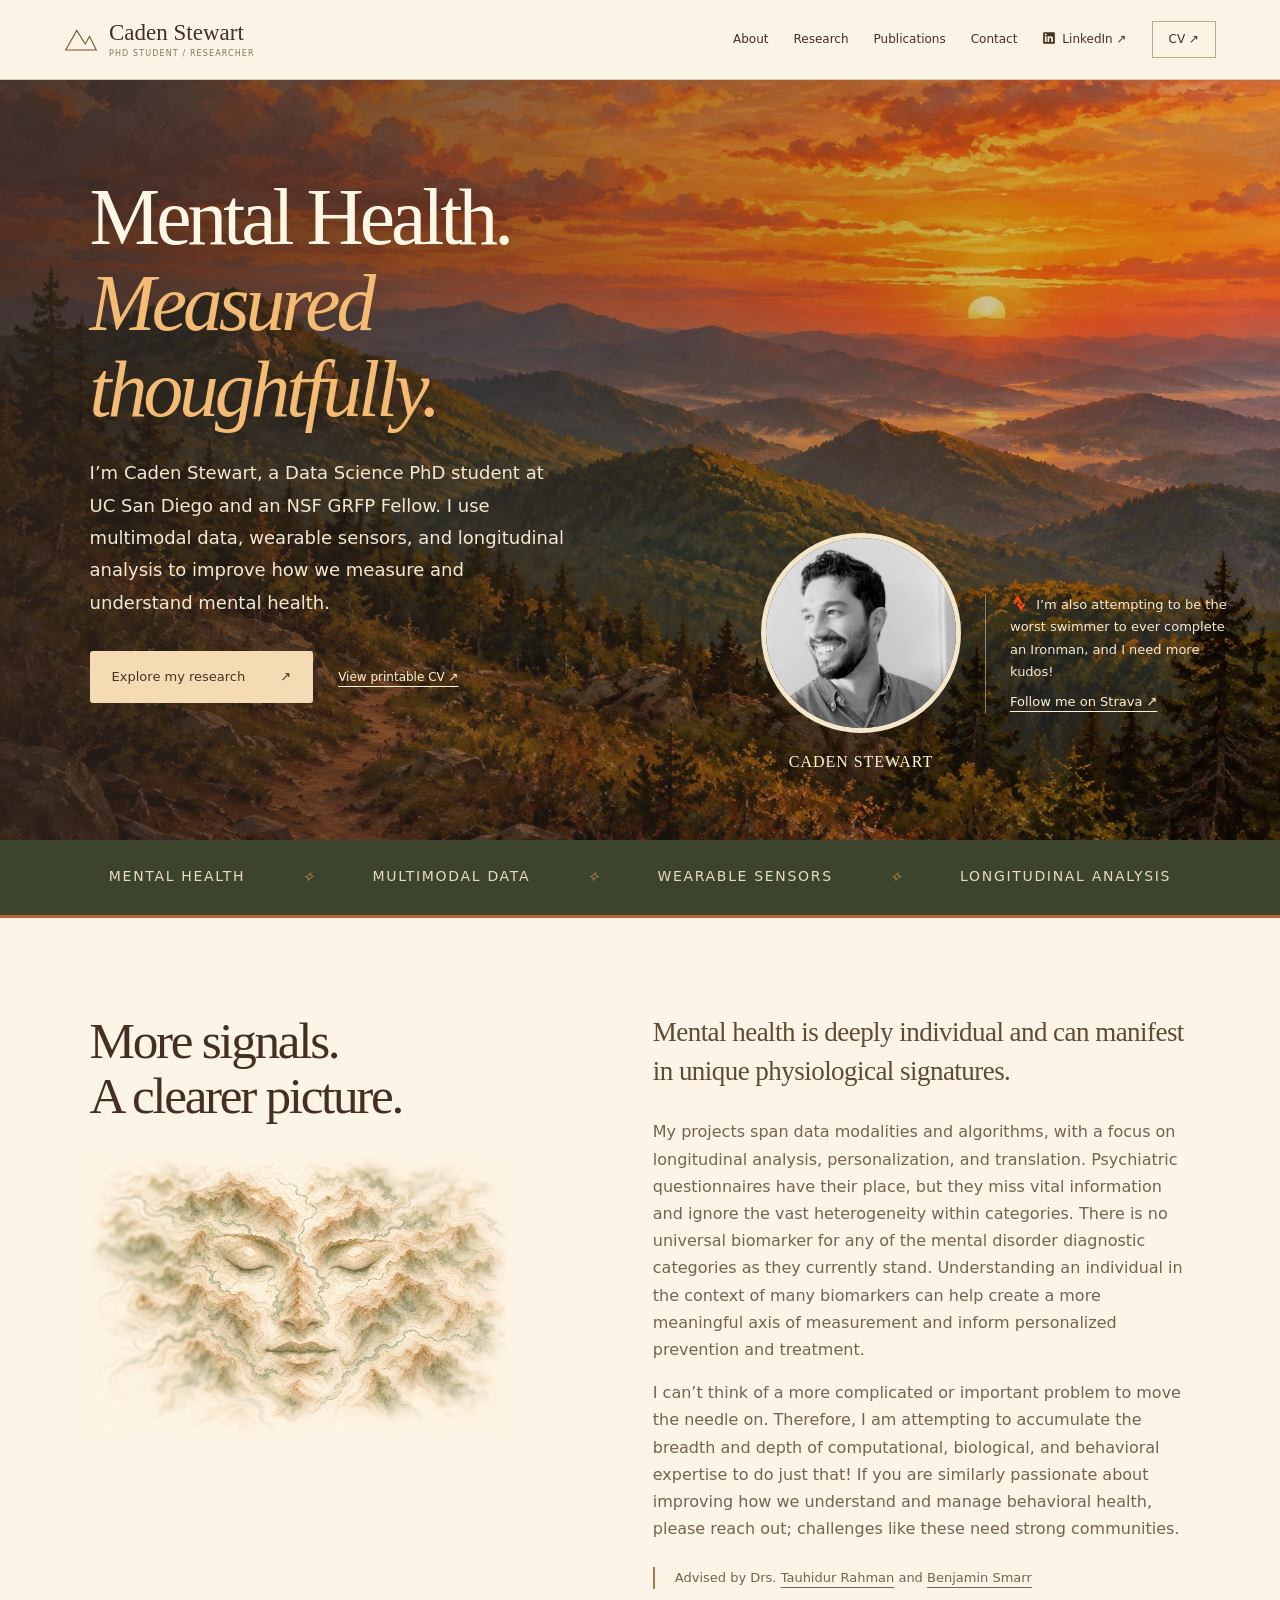
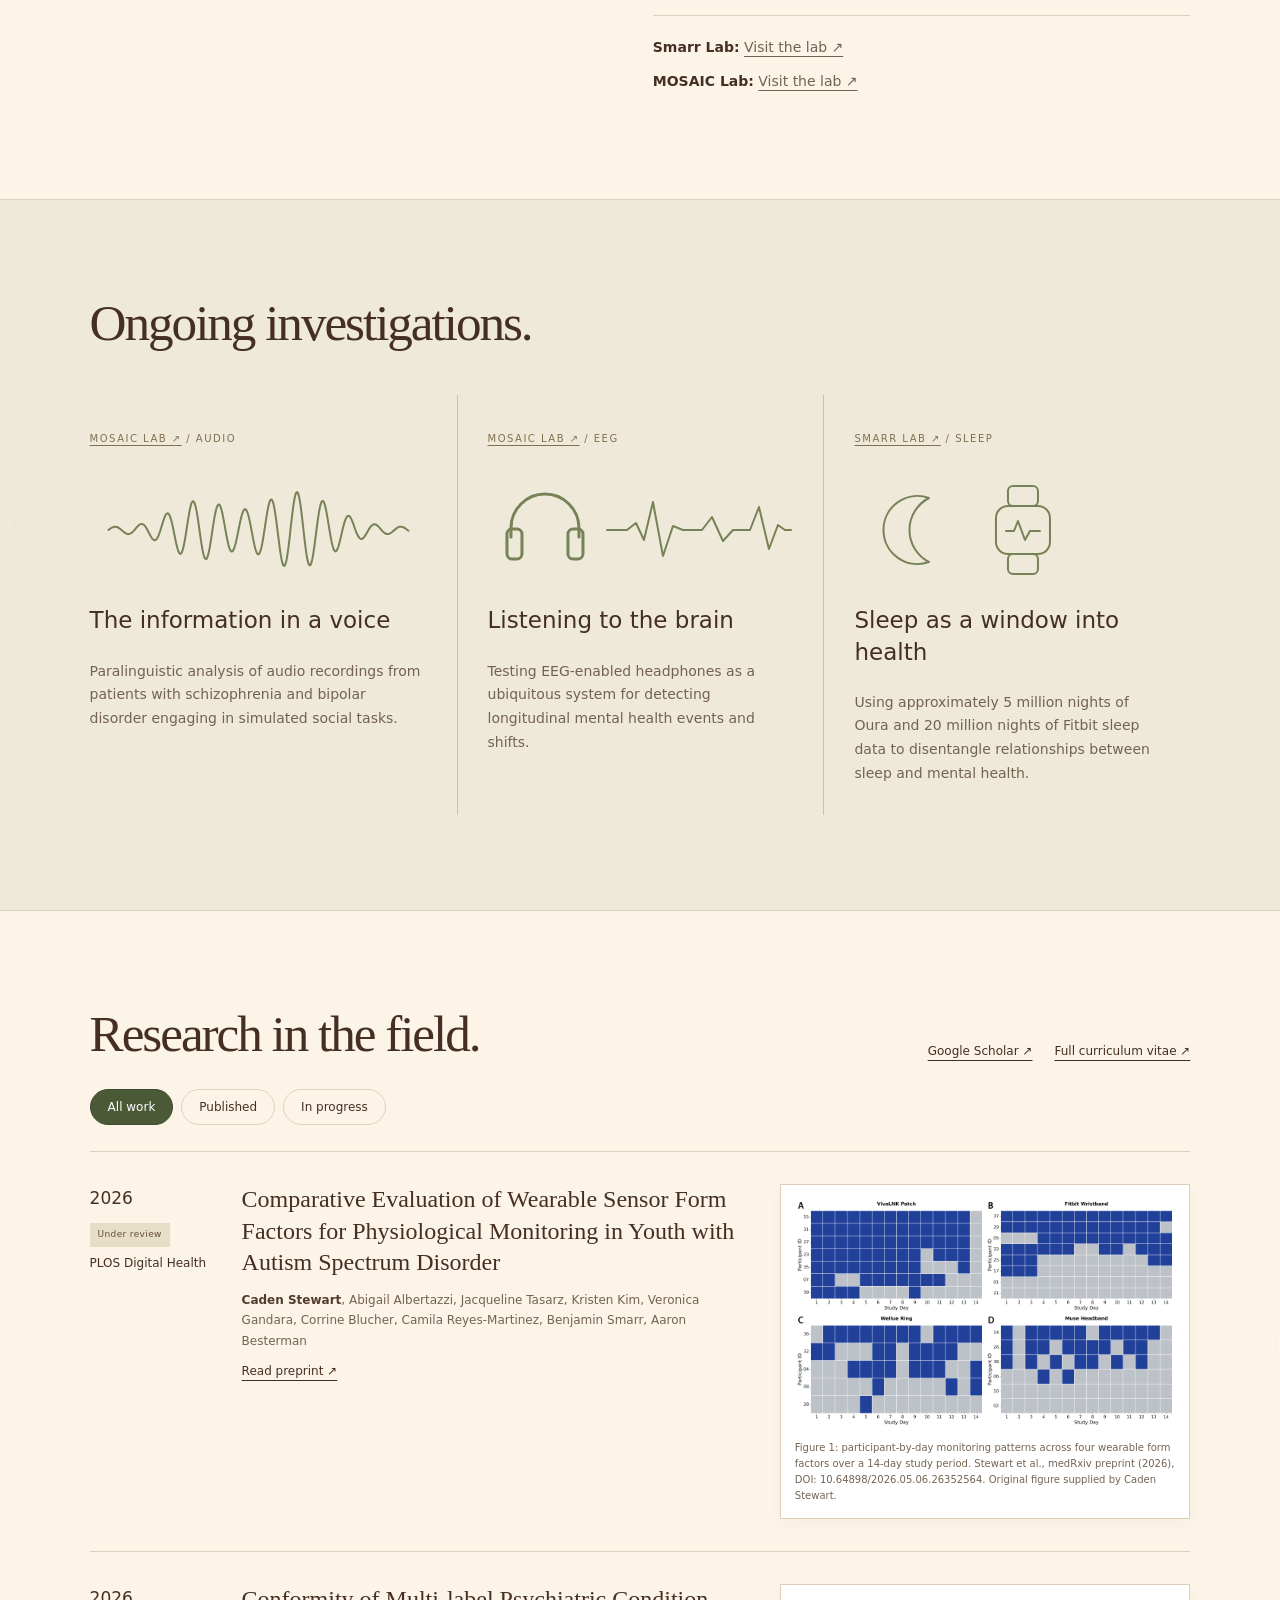
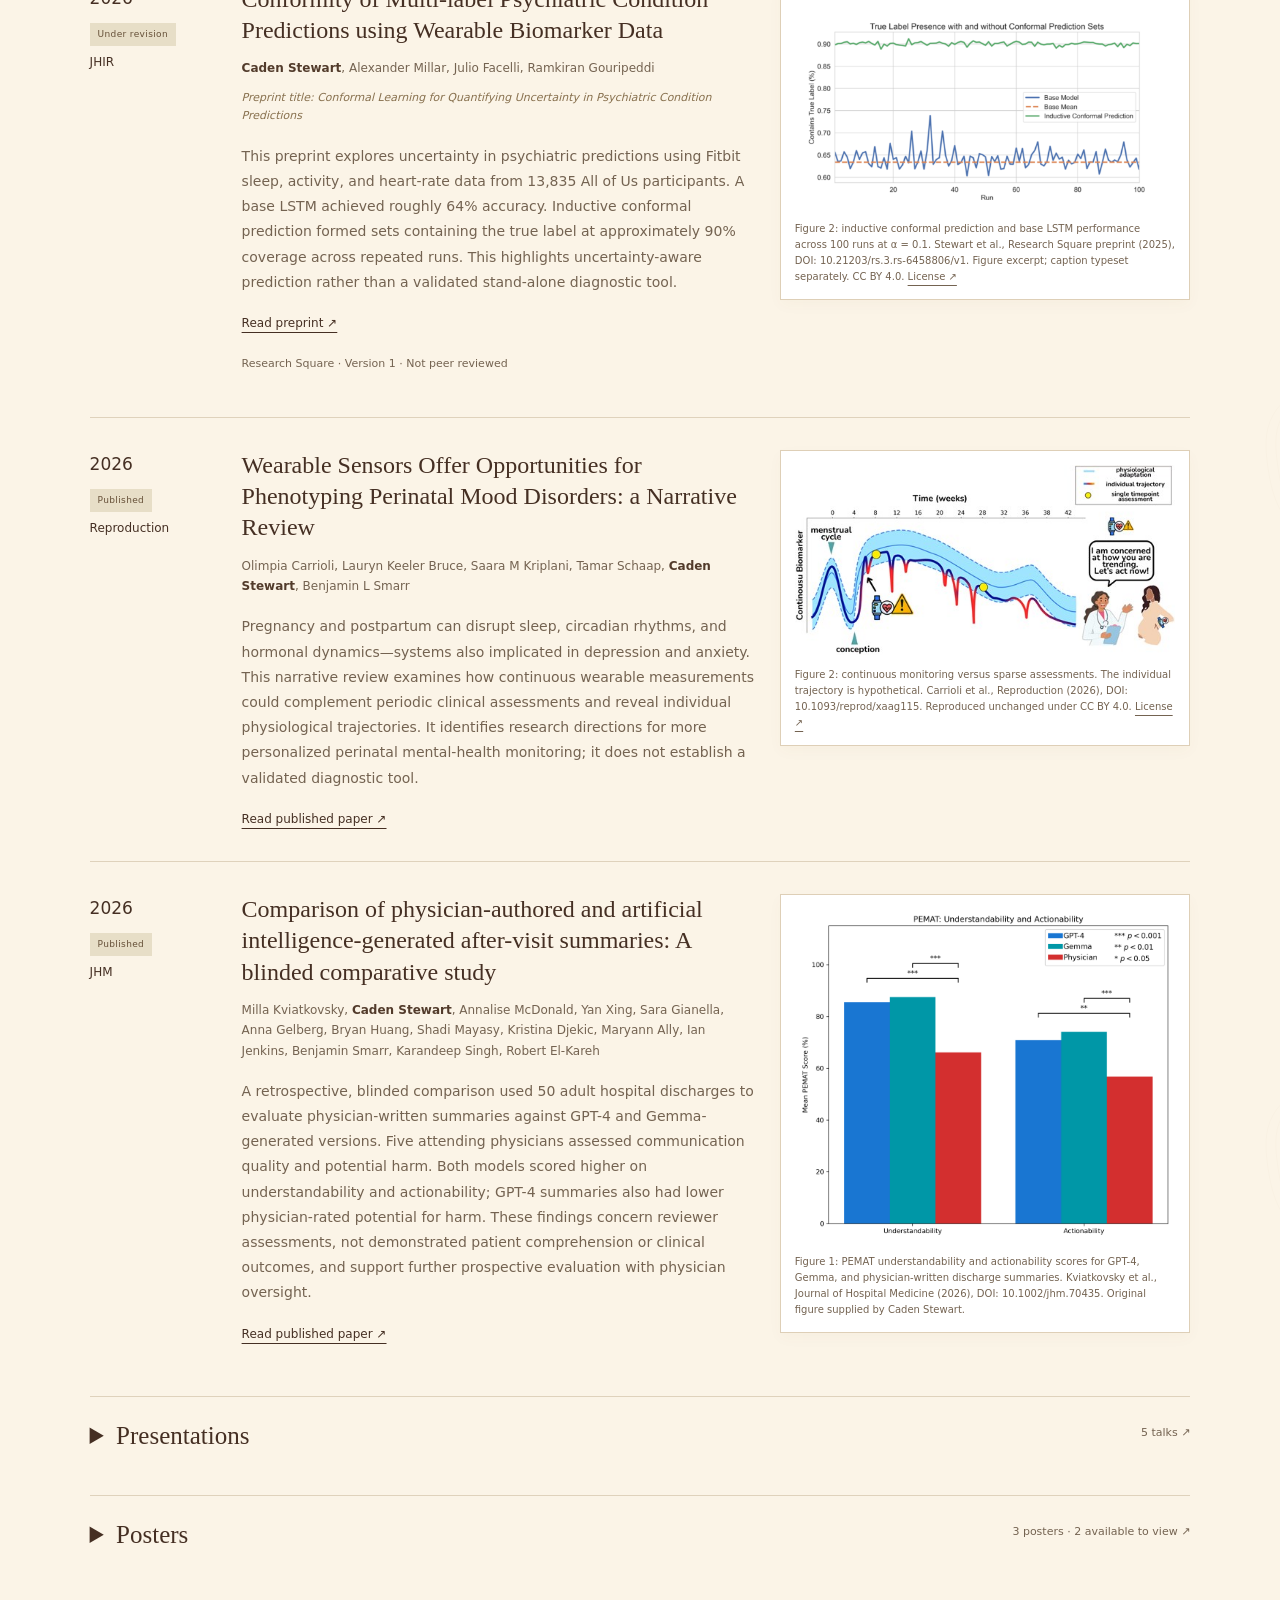
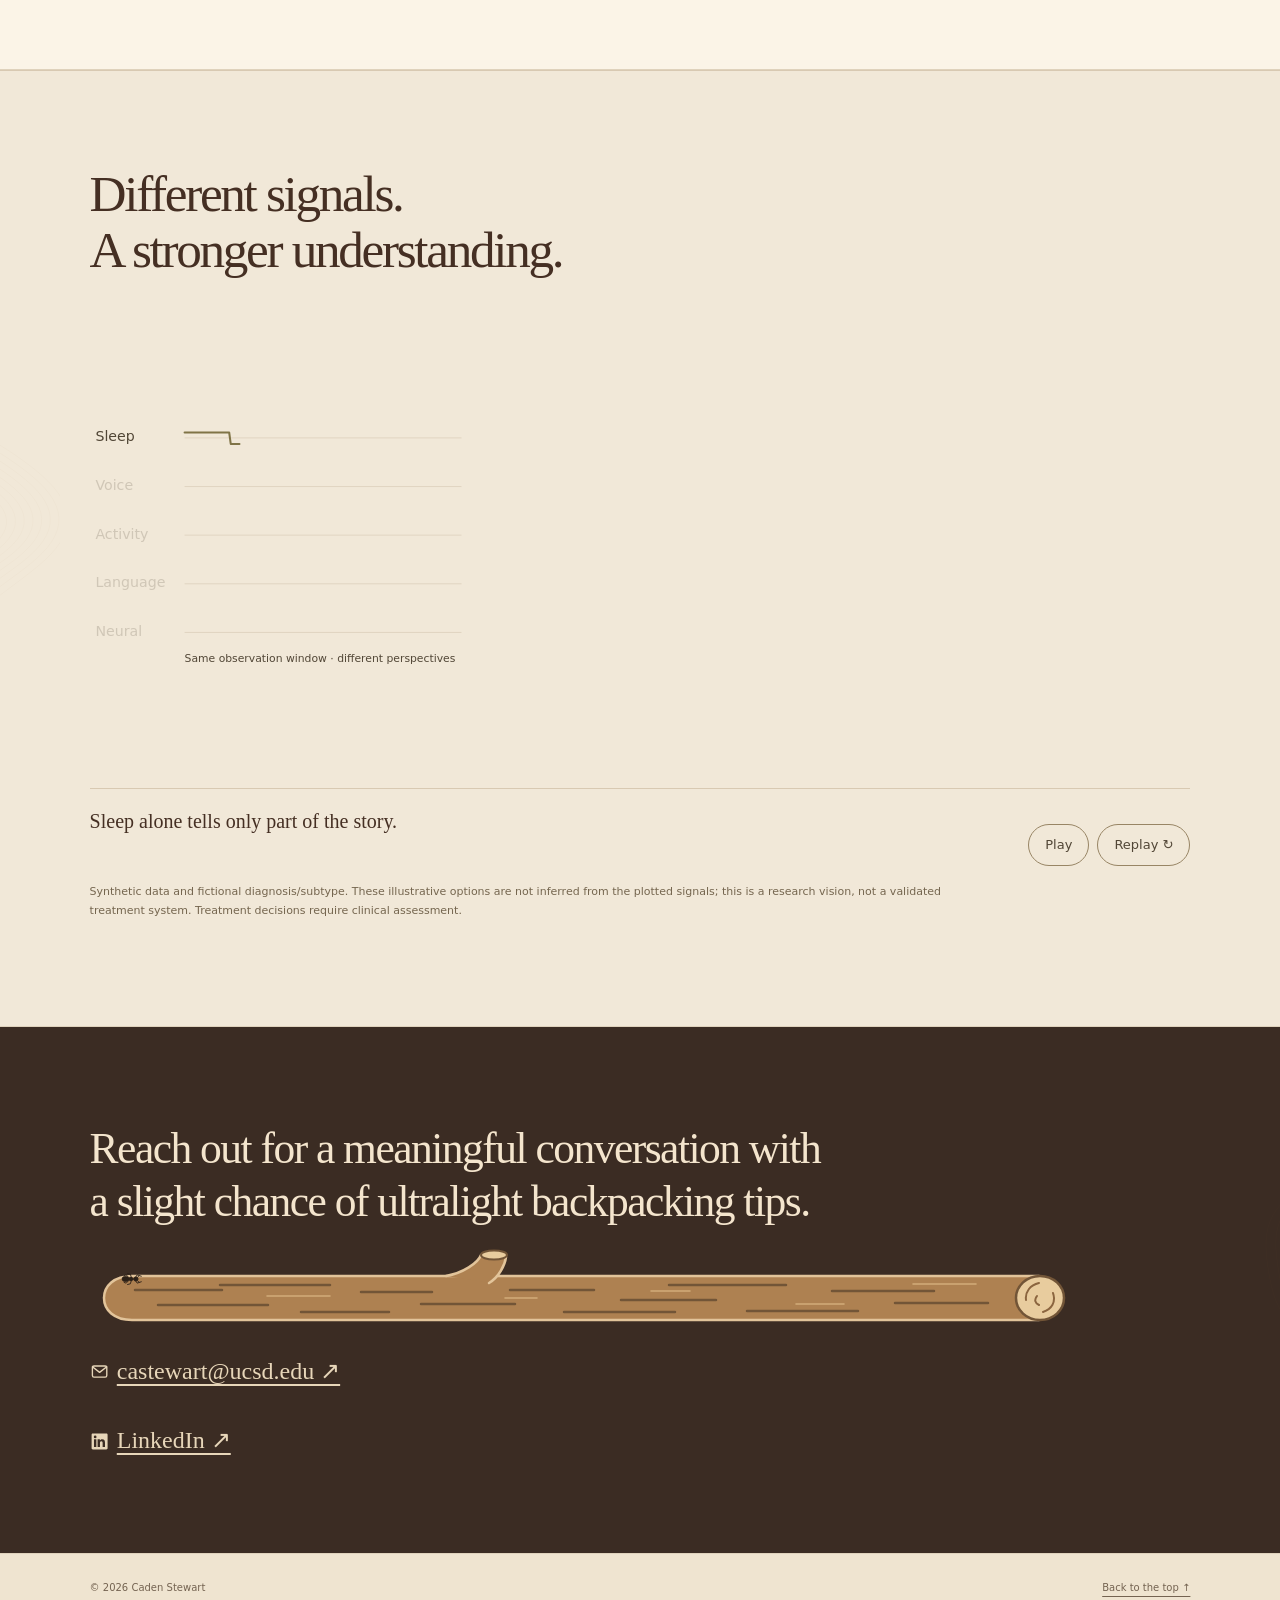
==== commit a4b1fe22: "Refine fictional targeted treatment example and simplify demonstration text" ====
--- a/index.html
+++ b/index.html
@@ -18,12 +18,12 @@
 <section id="research" class="research section"><div class="section-heading"><div><h2>Ongoing investigations.</h2></div></div><div class="project-grid"><article class="project"><span class="project-number"><a href="https://mosaic-laboratory.github.io/" target="_blank" rel="noopener noreferrer">MOSAIC LAB ↗</a> / AUDIO</span><svg class="signal audio-wave" viewBox="0 0 300 100" aria-hidden="true"><path d="M0,50.00 L1,49.25 L2,48.53 L3,47.89 L4,47.37 L5,46.98 L6,46.77 L7,46.74 L8,46.90 L9,47.24 L10,47.75 L11,48.41 L12,49.17 L13,50.00 L14,50.86 L15,51.69 L16,52.46 L17,53.11 L18,53.61 L19,53.92 L20,54.01 L21,53.87 L22,53.49 L23,52.89 L24,52.08 L25,51.10 L26,50.00 L27,48.82 L28,47.64 L29,46.52 L30,45.52 L31,44.73 L32,44.19 L33,43.97 L34,44.10 L35,44.60 L36,45.47 L37,46.70 L38,48.23 L39,50.00 L40,51.92 L41,53.89 L42,55.78 L43,57.48 L44,58.86 L45,59.80 L46,60.21 L47,60.02 L48,59.19 L49,57.71 L50,55.62 L51,53.01 L52,50.00 L53,46.75 L54,43.44 L55,40.29 L56,37.50 L57,35.29 L58,33.83 L59,33.27 L60,33.71 L61,35.19 L62,37.68 L63,41.10 L64,45.28 L65,50.00 L66,55.00 L67,59.96 L68,64.59 L69,68.56 L70,71.59 L71,73.45 L72,73.96 L73,73.04 L74,70.68 L75,66.97 L76,62.10 L77,56.34 L78,50.00 L79,43.48 L80,37.17 L81,31.47 L82,26.75 L83,23.32 L84,21.43 L85,21.21 L86,22.71 L87,25.85 L88,30.45 L89,36.26 L90,42.91 L91,50.00 L92,57.10 L93,63.78 L94,69.64 L95,74.30 L96,77.51 L97,79.07 L98,78.92 L99,77.06 L100,73.65 L101,68.90 L102,63.13 L103,56.70 L104,50.00 L105,43.44 L106,37.41 L107,32.24 L108,28.24 L109,25.59 L110,24.42 L111,24.77 L112,26.56 L113,29.65 L114,33.83 L115,38.83 L116,44.33 L117,50.00 L118,55.52 L119,60.58 L120,64.91 L121,68.29 L122,70.54 L123,71.57 L124,71.36 L125,69.94 L126,67.41 L127,63.93 L128,59.70 L129,54.97 L130,50.00 L131,45.06 L132,40.41 L133,36.31 L134,32.99 L135,30.62 L136,29.33 L137,29.22 L138,30.30 L139,32.52 L140,35.79 L141,39.94 L142,44.76 L143,50.00 L144,55.37 L145,60.58 L146,65.32 L147,69.30 L148,72.27 L149,74.04 L150,74.44 L151,73.41 L152,70.97 L153,67.19 L154,62.26 L155,56.43 L156,50.00 L157,43.34 L158,36.85 L159,30.91 L160,25.90 L161,22.15 L162,19.95 L163,19.46 L164,20.79 L165,23.89 L166,28.65 L167,34.82 L168,42.08 L169,50.00 L170,58.13 L171,65.98 L172,73.06 L173,78.93 L174,83.20 L175,85.58 L176,85.90 L177,84.09 L178,80.23 L179,74.52 L180,67.29 L181,58.95 L182,50.00 L183,40.97 L184,32.41 L185,24.84 L186,18.72 L187,14.43 L188,12.23 L189,12.25 L190,14.49 L191,18.81 L192,24.94 L193,32.50 L194,41.03 L195,50.00 L196,58.88 L197,67.13 L198,74.26 L199,79.87 L200,83.63 L201,85.37 L202,85.01 L203,82.61 L204,78.36 L205,72.57 L206,65.61 L207,57.93 L208,50.00 L209,42.31 L210,35.31 L211,29.39 L212,24.87 L213,21.97 L214,20.80 L215,21.37 L216,23.59 L217,27.24 L218,32.06 L219,37.71 L220,43.81 L221,50.00 L222,55.89 L223,61.16 L224,65.52 L225,68.76 L226,70.74 L227,71.42 L228,70.82 L229,69.05 L230,66.29 L231,62.73 L232,58.66 L233,54.32 L234,50.00 L235,45.94 L236,42.38 L237,39.47 L238,37.36 L239,36.12 L240,35.76 L241,36.24 L242,37.48 L243,39.36 L244,41.72 L245,44.40 L246,47.22 L247,50.00 L248,52.59 L249,54.85 L250,56.67 L251,57.98 L252,58.75 L253,58.96 L254,58.64 L255,57.85 L256,56.67 L257,55.18 L258,53.51 L259,51.74 L260,50.00 L261,48.37 L262,46.94 L263,45.78 L264,44.93 L265,44.43 L266,44.27 L267,44.44 L268,44.92 L269,45.66 L270,46.60 L271,47.68 L272,48.84 L273,50.00 L274,51.10 L275,52.09 L276,52.91 L277,53.53 L278,53.93 L279,54.08 L280,54.00 L281,53.70 L282,53.20 L283,52.53 L284,51.74 L285,50.88 L286,50.00 L287,49.14 L288,48.35 L289,47.68 L290,47.15 L291,46.80 L292,46.64 L293,46.67 L294,46.89 L295,47.29 L296,47.83 L297,48.49 L298,49.23 L299,50.00 L300,50.76"/></svg><h3>The information in a voice</h3><p>Paralinguistic analysis of audio recordings from patients with schizophrenia and bipolar disorder engaging in simulated social tasks.</p></article><article class="project"><span class="project-number"><a href="https://mosaic-laboratory.github.io/" target="_blank" rel="noopener noreferrer">MOSAIC LAB ↗</a> / EEG</span><svg class="signal eeg-headphones" viewBox="0 0 300 100" aria-hidden="true"><g class="headphone-icon"><path d="M20 57V48a34 34 0 0 1 68 0v9"/><rect x="16" y="49" width="15" height="30" rx="5"/><rect x="77" y="49" width="15" height="30" rx="5"/></g><path class="eeg-wave" d="M116 50h20l9-7 8 17 9-38 10 54 10-30 10 4h19l10-13 11 24 10-11h17l9-23 10 42 9-24 7 5h6"/></svg><h3>Listening to the brain</h3><p>Testing EEG-enabled headphones as a ubiquitous system for detecting longitudinal mental health events and shifts.</p></article><article class="project"><span class="project-number"><a href="https://smarr.ucsd.edu/" target="_blank" rel="noopener noreferrer">SMARR LAB ↗</a> / SLEEP</span><svg class="signal sleep-wearable" viewBox="0 0 300 100" aria-hidden="true"><path class="moon-icon" d="M72 18a34 34 0 1 0 0 64 36 36 0 0 1 0-64Z"/><g class="wearable-icon"><rect x="151" y="6" width="30" height="20" rx="5"/><rect x="151" y="74" width="30" height="20" rx="5"/><rect x="139" y="26" width="54" height="48" rx="12"/><path d="M149 51h8l4-10 7 19 5-9h10"/></g></svg><h3>Sleep as a window into health</h3><p>Using approximately 5 million nights of Oura and 20 million nights of Fitbit sleep data to disentangle relationships between sleep and mental health.</p></article></div></section>
 <section id="publications" class="section"><div class="section-heading"><div><h2>Research in the field.</h2></div><div class="publication-profiles"><a class="text-link" href="https://scholar.google.com/citations?user=ufbS260AAAAJ&amp;hl=en&amp;oi=ao" target="_blank" rel="noopener noreferrer">Google Scholar ↗</a><a class="text-link" href="cv.html">Full curriculum vitae ↗</a></div></div><div class="filters" role="group" aria-label="Filter publications" hidden><button class="selected" data-filter="all" aria-pressed="true">All work</button><button data-filter="Published" aria-pressed="false">Published</button><button data-filter="progress" aria-pressed="false">In progress</button></div><div id="publication-list"></div><noscript><p>The complete publications, presentations, and academic record are available in the <a href="cv.html">downloadable CV</a>. Enable JavaScript to view these lists on this page.</p></noscript><details class="talks"><summary>Presentations <span>5 talks ↗</span></summary><div id="presentation-list"></div></details><details class="talks"><summary>Posters <span>3 posters · 2 available to view ↗</span></summary><div id="poster-list"></div><a class="poster-link" href="https://www.linkedin.com/in/curious-caden" target="_blank" rel="noopener noreferrer"><svg class="linkedin-logo" viewBox="0 0 24 24" aria-hidden="true" focusable="false"><path fill="currentColor" d="M20.45 2H3.55C2.69 2 2 2.68 2 3.52v16.96C2 21.32 2.69 22 3.55 22h16.9c.86 0 1.55-.68 1.55-1.52V3.52C22 2.68 21.31 2 20.45 2ZM7.93 18.75H4.98V9.2h2.95v9.55ZM6.45 7.9a1.71 1.71 0 1 1 0-3.42 1.71 1.71 0 0 1 0 3.42Zm12.3 10.85H15.8v-4.65c0-1.11-.02-2.54-1.55-2.54-1.55 0-1.79 1.21-1.79 2.46v4.73H9.51V9.2h2.83v1.3h.04c.4-.75 1.36-1.55 2.8-1.55 2.99 0 3.57 1.97 3.57 4.53v5.27Z"/></svg>Explore more on LinkedIn ↗</a></details></section>
 <section id="signals" class="section signals-demo" aria-labelledby="signals-title">
-<div class="signals-heading"><h2 id="signals-title">Different signals.<br>A stronger understanding.</h2><p>Each modality offers a different perspective. Woven together with a person’s lived experience, they can help inform more personalized care.</p></div>
+<div class="signals-heading"><h2 id="signals-title">Different signals.<br>A stronger understanding.</h2></div>
 <div class="signals-stage"><div class="signals-visual"><svg id="signals-svg" viewBox="0 0 1000 430" role="img" aria-labelledby="signals-svg-title signals-svg-desc"><title id="signals-svg-title">Five sensing modalities weave into a rope</title><desc id="signals-svg-desc">Synthetic sleep, voice, activity, language, and neural timelines converge into five interwoven strands. The rope represents complementary information, not diagnostic certainty.</desc></svg></div>
-<div class="signals-plan" id="signals-plan"><span class="signals-plan-label">Illustrative personalized treatment plan</span><h3>Care that fits Alex.</h3><p>Alex reports irregular evenings and missing time outdoors. A clinician reviews the combined signals with Alex and agrees on two starting steps:</p><div class="signals-tip"><strong>Sleep hygiene</strong><p>Keep a consistent wake-up time that fits Alex’s work schedule, including weekends.</p></div><div class="signals-tip"><strong>Behavioral modification</strong><p>Replace ten minutes of lunchtime scrolling with a short walk outdoors—an activity Alex enjoys.</p></div><p class="signals-followup">Review together and adapt to Alex’s experience.</p></div></div>
+<div class="signals-plan" id="signals-plan"><span class="signals-plan-label">Hypothetical clinical decision support</span><h3>Diagnosis C — Subtype 4</h3><div class="signals-tip"><strong>Medication decrease</strong><p>Prescriber reviews a gradual dose reduction to address reported side effects, with symptom monitoring.</p></div><div class="signals-tip"><strong>Transcranial magnetic stimulation (TMS)</strong><p>Specialist evaluates eligibility and selects an appropriate treatment protocol.</p></div><div class="signals-tip"><strong>Daily biofeedback exercises</strong><p>Practice clinician-guided breathing with real-time heart-rate feedback; adapt exercises to the individual’s response.</p></div></div></div>
 <div class="signals-controls"><p id="signals-caption" aria-live="polite">One signal raises a question. Other modalities add context.</p><div><button type="button" id="signals-pause">Pause</button><button type="button" id="signals-replay">Replay ↻</button></div></div>
-<p class="signals-note">Synthetic, stylized signals • Fictional person and plan • An illustration of multimodal research, not a diagnostic tool. More signals help only when they are reliable and interpreted in context. <a href="https://www.nimh.nih.gov/health/topics/caring-for-your-mental-health" target="_blank" rel="noopener noreferrer">About these self-care habits ↗</a></p>
-<noscript><p>Sleep, voice, activity, language, and neural measurements offer complementary perspectives. Combining them with a person’s goals can help inform an individualized care discussion.</p></noscript>
+<p class="signals-note">Synthetic data and fictional diagnosis/subtype. These illustrative options are not inferred from the plotted signals; this is a research vision, not a validated treatment system. Treatment decisions require clinical assessment.</p>
+<noscript><p>Sleep, voice, activity, language, and neural measurements offer complementary perspectives. The fictional treatment example illustrates a research vision for clinician-reviewed, targeted care.</p></noscript>
 </section>
 <section id="contact" class="section contact"><h2>Reach out for a meaningful conversation with a slight chance of ultralight backpacking tips.</h2><div class="log-scene"><img class="contact-underline" src="assets/log-underline.svg" alt="A long, thin log with a small branch and visible wood grain" width="1000" height="80" loading="lazy"><svg class="log-ant" viewBox="0 0 32 20" aria-hidden="true" focusable="false" fill="#2c2118" stroke="#2c2118" stroke-width="1.3" stroke-linecap="round" stroke-linejoin="round"><g class="ant-legs-a" fill="none"><path d="m14 9-5-5-3 1m11 6-2 6-4 1m10-8 4-6 3 1"/></g><g class="ant-legs-b" fill="none"><path d="m14 11-5 5-3-1m11-6-2-6-4-1m10 8 4 6 3-1"/></g><ellipse cx="8" cy="10" rx="5" ry="3.6"/><ellipse cx="16" cy="10" rx="3" ry="2.5"/><circle cx="23" cy="10" r="3"/><path d="m25 8 3-3 3 1m-6 6 3 3 3-1" fill="none"/></svg></div><a class="contact-email" href="mailto:castewart@ucsd.edu"><svg class="email-icon" viewBox="0 0 24 24" aria-hidden="true" focusable="false" fill="none" stroke="currentColor" stroke-width="1.7" stroke-linecap="round" stroke-linejoin="round"><rect x="3" y="5" width="18" height="14" rx="2"/><path d="m3 6 9 7 9-7"/></svg>castewart@ucsd.edu ↗</a><div class="contact-links"><a href="https://www.linkedin.com/in/curious-caden" target="_blank" rel="noopener noreferrer"><svg class="linkedin-logo" viewBox="0 0 24 24" aria-hidden="true" focusable="false"><path fill="currentColor" d="M20.45 2H3.55C2.69 2 2 2.68 2 3.52v16.96C2 21.32 2.69 22 3.55 22h16.9c.86 0 1.55-.68 1.55-1.52V3.52C22 2.68 21.31 2 20.45 2ZM7.93 18.75H4.98V9.2h2.95v9.55ZM6.45 7.9a1.71 1.71 0 1 1 0-3.42 1.71 1.71 0 0 1 0 3.42Zm12.3 10.85H15.8v-4.65c0-1.11-.02-2.54-1.55-2.54-1.55 0-1.79 1.21-1.79 2.46v4.73H9.51V9.2h2.83v1.3h.04c.4-.75 1.36-1.55 2.8-1.55 2.99 0 3.57 1.97 3.57 4.53v5.27Z"/></svg>LinkedIn ↗</a></div></section>
 </main><footer><span>© <span id="year">2026</span> Caden Stewart</span><a href="#home">Back to the top ↑</a></footer>
--- a/styles.css
+++ b/styles.css
@@ -98,3 +98,5 @@
 .signals-stage{display:grid;grid-template-columns:minmax(0,1.7fr) minmax(260px,1fr);gap:28px;align-items:center;margin-top:36px}.signals-visual{min-width:0}.signals-visual svg{width:100%;height:auto;display:block;overflow:visible}.signals-visual text{font-family:inherit;fill:#514636}.signals-plan{border-left:2px solid #a58b5b;padding:12px 0 12px 24px;transition:opacity .7s,transform .7s}.signals-demo.is-animated .signals-plan:not(.is-revealed){opacity:0;transform:translateY(12px);visibility:hidden}.signals-plan-label{font-size:11px;letter-spacing:.08em;text-transform:uppercase;color:#746247}.signals-plan h3{font:30px/1.2 Georgia,serif;margin:12px 0}.signals-plan p{font-size:14px;line-height:1.65;margin:8px 0}.signals-tip{margin-top:17px}.signals-tip strong{font-size:13px;color:#514636}.signals-followup{font-style:italic}.signals-controls{display:flex;justify-content:space-between;align-items:center;gap:20px;border-top:1px solid #d8c9b2;margin-top:25px;padding-top:18px}.signals-controls>p{font:20px/1.4 Georgia,serif;max-width:680px;min-height:56px}.signals-controls>div{display:flex;gap:8px;flex-shrink:0}.signals-controls button{border:1px solid #988565;border-radius:30px;padding:9px 16px;color:#514636;background:transparent;font:inherit;font-size:13px;cursor:pointer}.signals-controls button:hover{background:#e3d6bf}.signals-controls button:focus-visible{outline:2px solid #514636;outline-offset:4px}.signals-note{font-size:11px;line-height:1.7;color:#75664f;max-width:900px}.signals-note a{color:inherit;text-decoration:underline}
 @media(max-width:900px){.signals-stage{grid-template-columns:1fr}.signals-visual{max-width:800px}.signals-plan{max-width:620px;margin-left:12px}.signals-heading{grid-template-columns:1fr;gap:10px}.signals-heading>p{max-width:650px}.signals-controls{align-items:flex-start;flex-direction:column;gap:4px}.signals-controls>p{min-height:56px}.signals-note{margin-top:18px}}
 @media(prefers-reduced-motion:reduce){.signals-plan{transition:none}}
+
+.signals-heading{display:block}.signals-controls>p:empty{display:none}.signals-controls{justify-content:flex-end}.signals-controls>p{margin-right:auto}
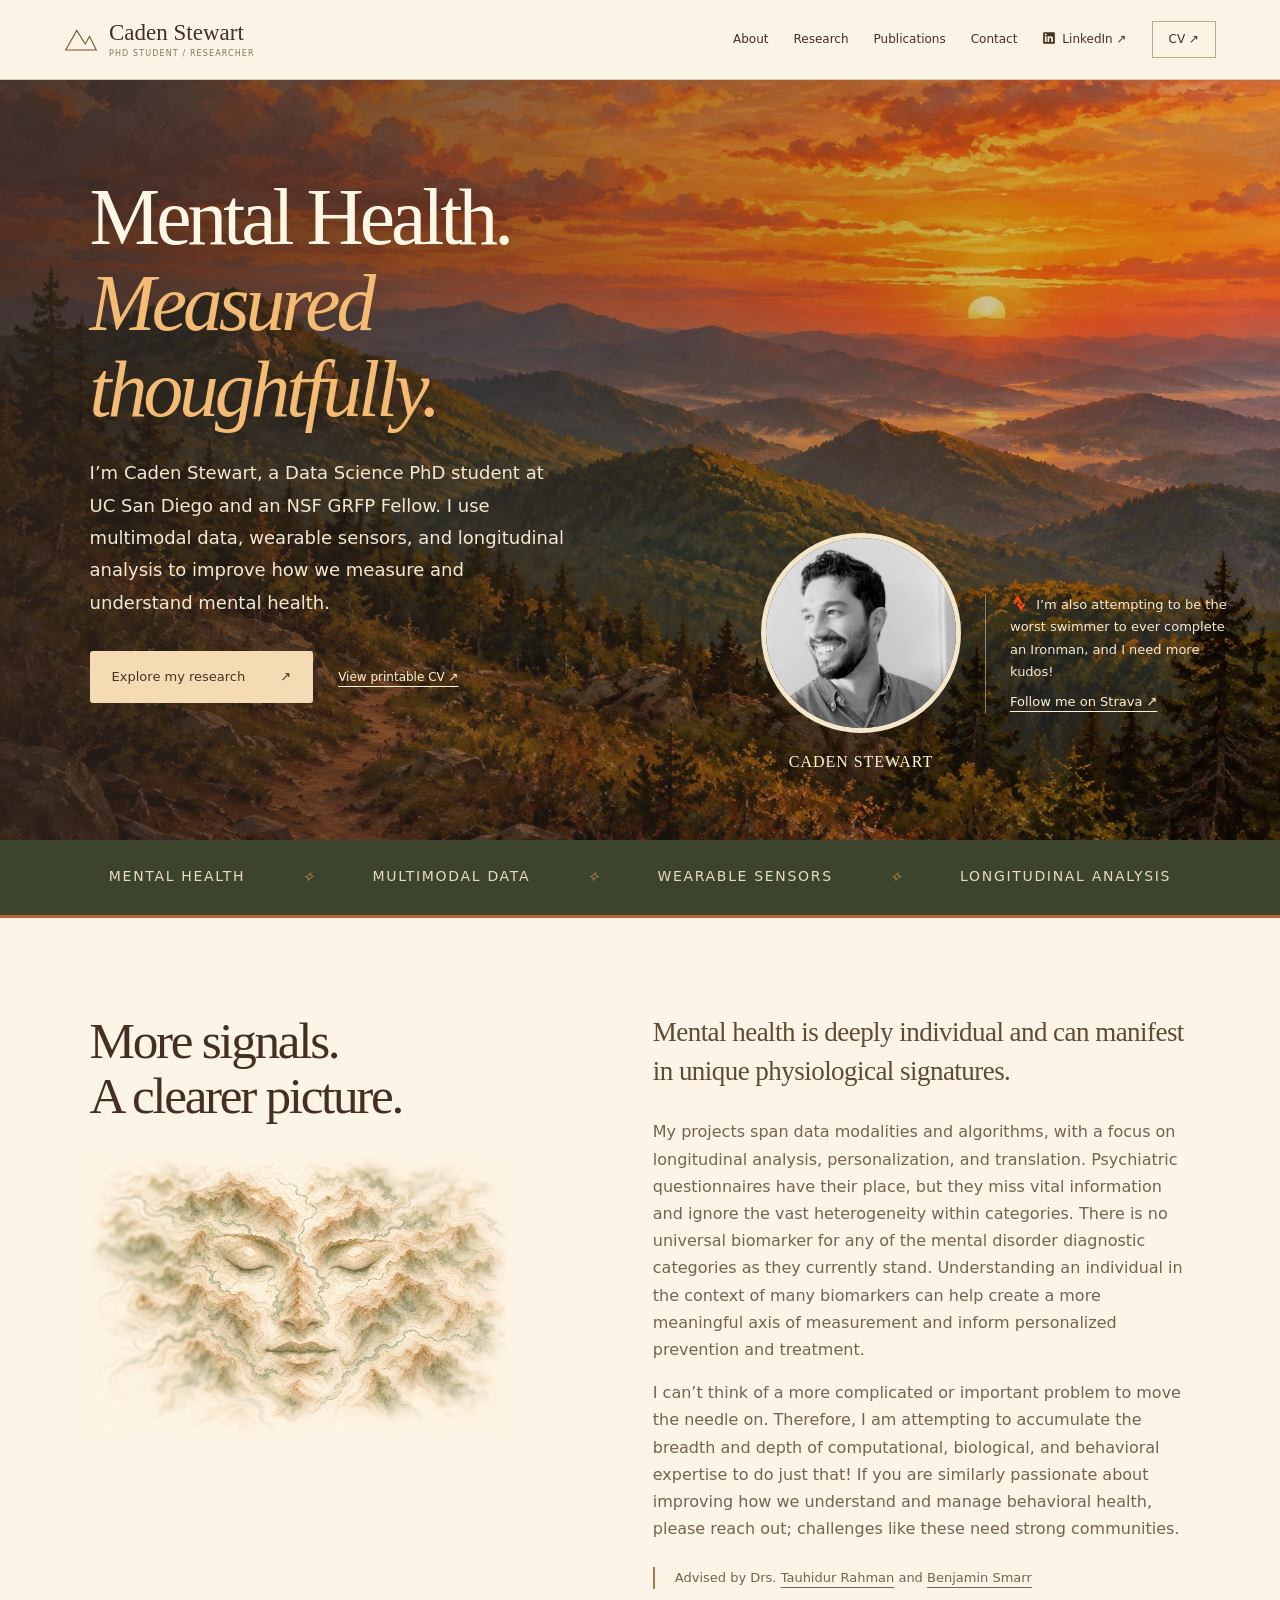
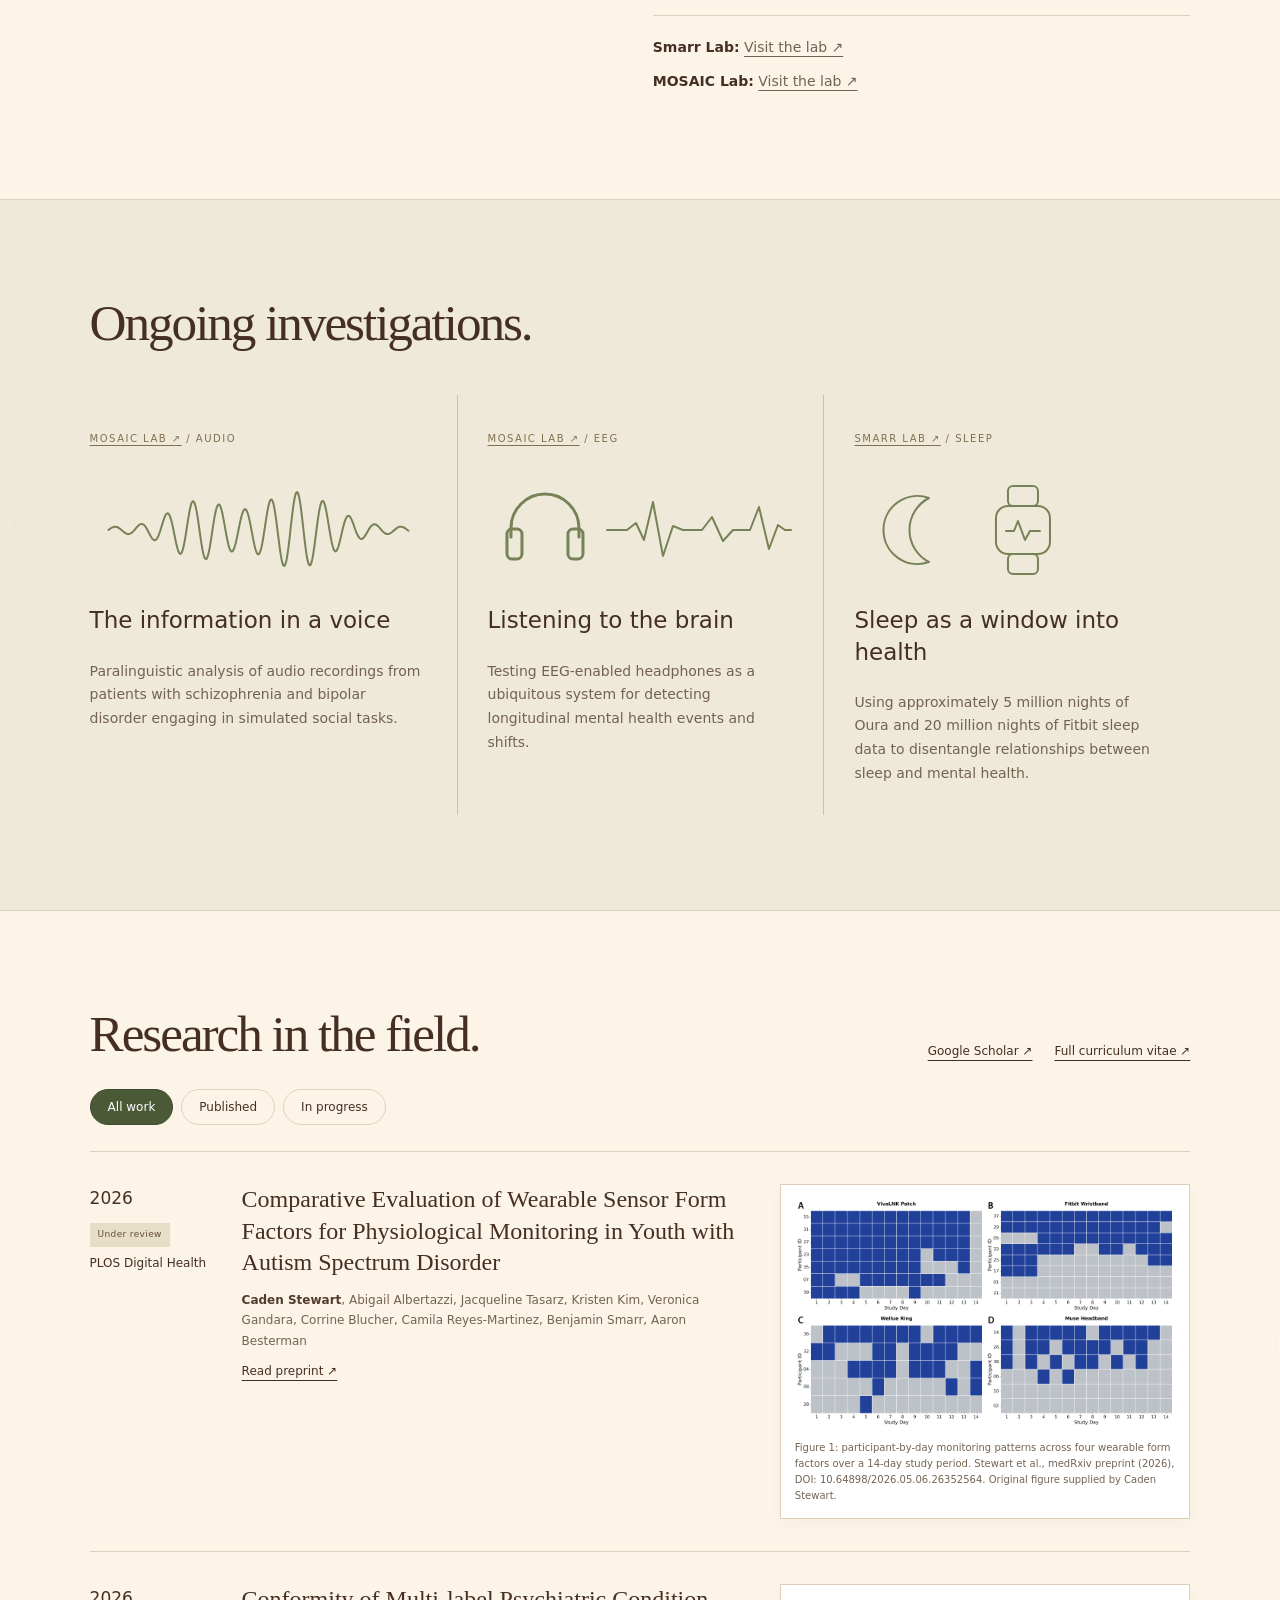
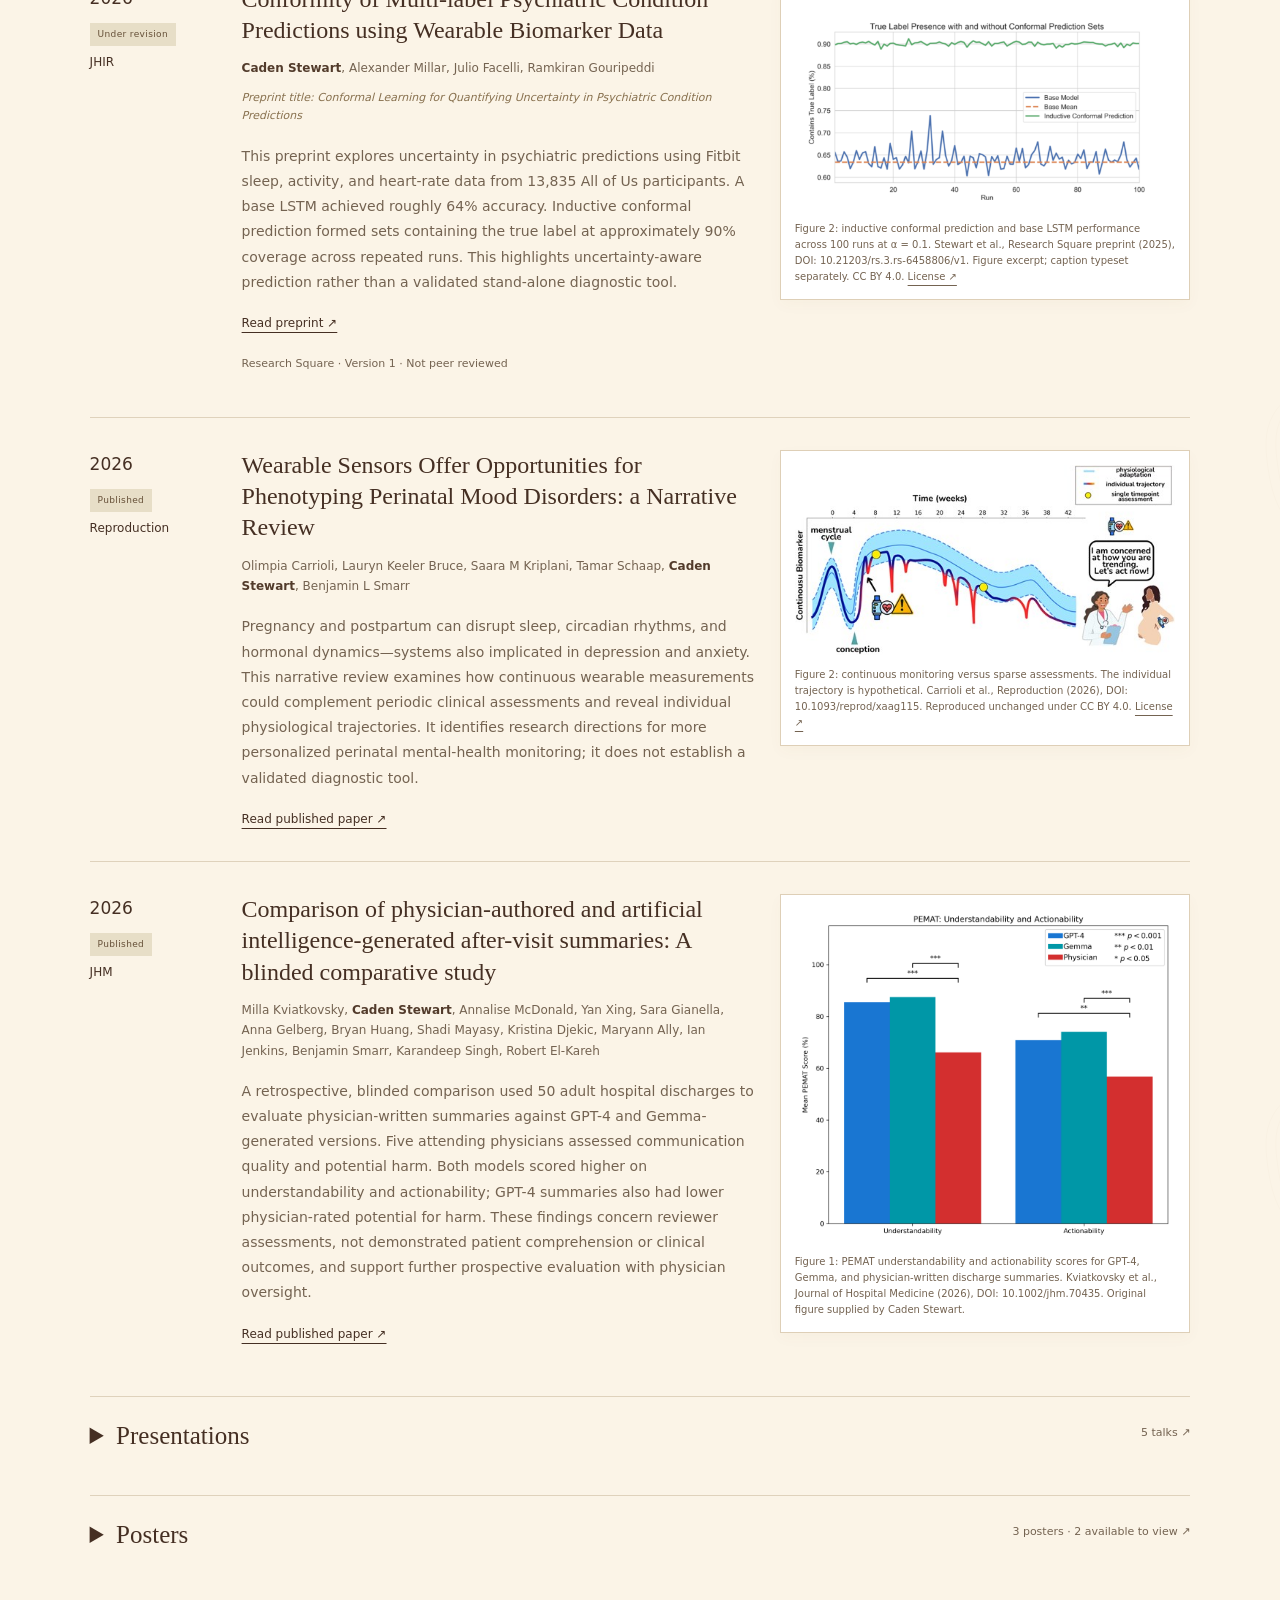
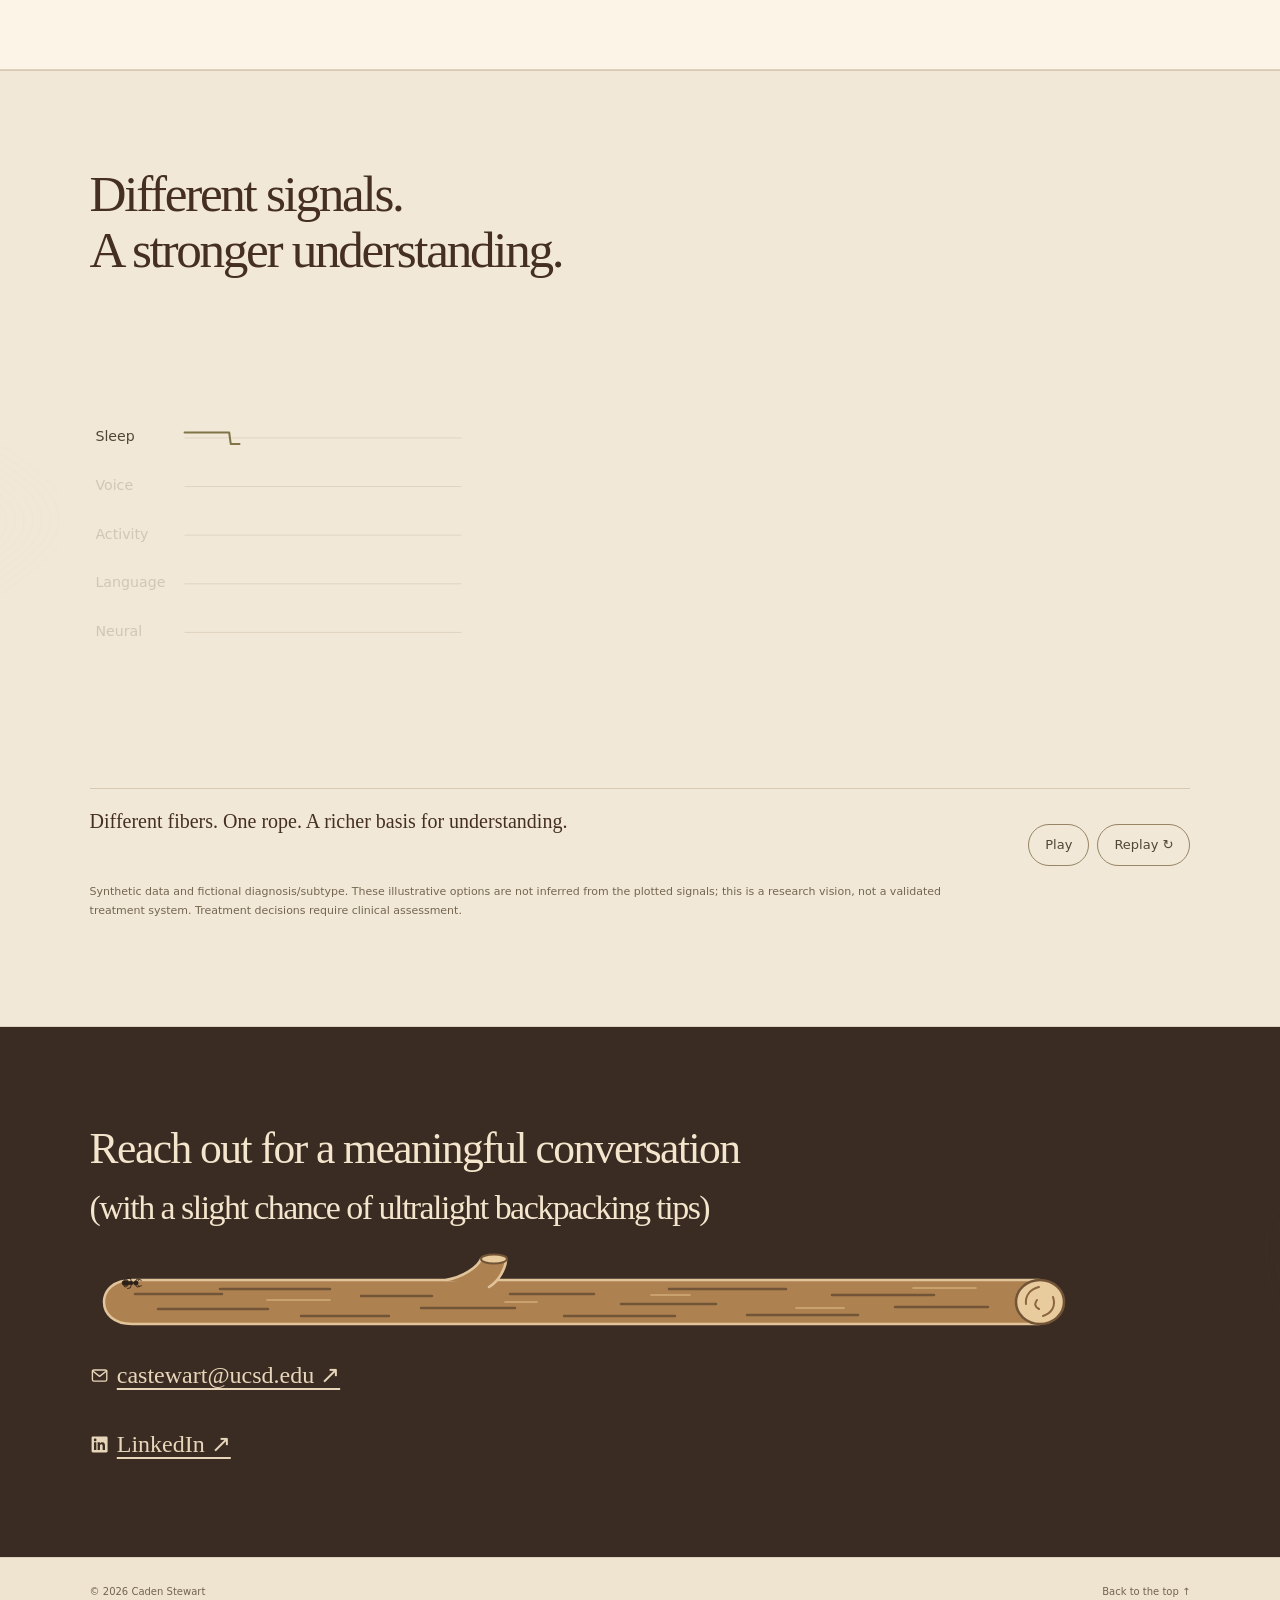
==== commit 2f31f065: "Simplify animation captions and split Contact heading into two lines" ====
--- a/index.html
+++ b/index.html
@@ -21,10 +21,10 @@
 <div class="signals-heading"><h2 id="signals-title">Different signals.<br>A stronger understanding.</h2></div>
 <div class="signals-stage"><div class="signals-visual"><svg id="signals-svg" viewBox="0 0 1000 430" role="img" aria-labelledby="signals-svg-title signals-svg-desc"><title id="signals-svg-title">Five sensing modalities weave into a rope</title><desc id="signals-svg-desc">Synthetic sleep, voice, activity, language, and neural timelines converge into five interwoven strands. The rope represents complementary information, not diagnostic certainty.</desc></svg></div>
 <div class="signals-plan" id="signals-plan"><span class="signals-plan-label">Hypothetical clinical decision support</span><h3>Diagnosis C — Subtype 4</h3><div class="signals-tip"><strong>Medication decrease</strong><p>Prescriber reviews a gradual dose reduction to address reported side effects, with symptom monitoring.</p></div><div class="signals-tip"><strong>Transcranial magnetic stimulation (TMS)</strong><p>Specialist evaluates eligibility and selects an appropriate treatment protocol.</p></div><div class="signals-tip"><strong>Daily biofeedback exercises</strong><p>Practice clinician-guided breathing with real-time heart-rate feedback; adapt exercises to the individual’s response.</p></div></div></div>
-<div class="signals-controls"><p id="signals-caption" aria-live="polite">One signal raises a question. Other modalities add context.</p><div><button type="button" id="signals-pause">Pause</button><button type="button" id="signals-replay">Replay ↻</button></div></div>
+<div class="signals-controls"><p id="signals-caption">Different fibers. One rope. A richer basis for understanding.</p><div><button type="button" id="signals-pause">Pause</button><button type="button" id="signals-replay">Replay ↻</button></div></div>
 <p class="signals-note">Synthetic data and fictional diagnosis/subtype. These illustrative options are not inferred from the plotted signals; this is a research vision, not a validated treatment system. Treatment decisions require clinical assessment.</p>
 <noscript><p>Sleep, voice, activity, language, and neural measurements offer complementary perspectives. The fictional treatment example illustrates a research vision for clinician-reviewed, targeted care.</p></noscript>
 </section>
-<section id="contact" class="section contact"><h2>Reach out for a meaningful conversation with a slight chance of ultralight backpacking tips.</h2><div class="log-scene"><img class="contact-underline" src="assets/log-underline.svg" alt="A long, thin log with a small branch and visible wood grain" width="1000" height="80" loading="lazy"><svg class="log-ant" viewBox="0 0 32 20" aria-hidden="true" focusable="false" fill="#2c2118" stroke="#2c2118" stroke-width="1.3" stroke-linecap="round" stroke-linejoin="round"><g class="ant-legs-a" fill="none"><path d="m14 9-5-5-3 1m11 6-2 6-4 1m10-8 4-6 3 1"/></g><g class="ant-legs-b" fill="none"><path d="m14 11-5 5-3-1m11-6-2-6-4-1m10 8 4 6 3-1"/></g><ellipse cx="8" cy="10" rx="5" ry="3.6"/><ellipse cx="16" cy="10" rx="3" ry="2.5"/><circle cx="23" cy="10" r="3"/><path d="m25 8 3-3 3 1m-6 6 3 3 3-1" fill="none"/></svg></div><a class="contact-email" href="mailto:castewart@ucsd.edu"><svg class="email-icon" viewBox="0 0 24 24" aria-hidden="true" focusable="false" fill="none" stroke="currentColor" stroke-width="1.7" stroke-linecap="round" stroke-linejoin="round"><rect x="3" y="5" width="18" height="14" rx="2"/><path d="m3 6 9 7 9-7"/></svg>castewart@ucsd.edu ↗</a><div class="contact-links"><a href="https://www.linkedin.com/in/curious-caden" target="_blank" rel="noopener noreferrer"><svg class="linkedin-logo" viewBox="0 0 24 24" aria-hidden="true" focusable="false"><path fill="currentColor" d="M20.45 2H3.55C2.69 2 2 2.68 2 3.52v16.96C2 21.32 2.69 22 3.55 22h16.9c.86 0 1.55-.68 1.55-1.52V3.52C22 2.68 21.31 2 20.45 2ZM7.93 18.75H4.98V9.2h2.95v9.55ZM6.45 7.9a1.71 1.71 0 1 1 0-3.42 1.71 1.71 0 0 1 0 3.42Zm12.3 10.85H15.8v-4.65c0-1.11-.02-2.54-1.55-2.54-1.55 0-1.79 1.21-1.79 2.46v4.73H9.51V9.2h2.83v1.3h.04c.4-.75 1.36-1.55 2.8-1.55 2.99 0 3.57 1.97 3.57 4.53v5.27Z"/></svg>LinkedIn ↗</a></div></section>
+<section id="contact" class="section contact"><h2>Reach out for a meaningful conversation<span class="contact-aside">(with a slight chance of ultralight backpacking tips)</span></h2><div class="log-scene"><img class="contact-underline" src="assets/log-underline.svg" alt="A long, thin log with a small branch and visible wood grain" width="1000" height="80" loading="lazy"><svg class="log-ant" viewBox="0 0 32 20" aria-hidden="true" focusable="false" fill="#2c2118" stroke="#2c2118" stroke-width="1.3" stroke-linecap="round" stroke-linejoin="round"><g class="ant-legs-a" fill="none"><path d="m14 9-5-5-3 1m11 6-2 6-4 1m10-8 4-6 3 1"/></g><g class="ant-legs-b" fill="none"><path d="m14 11-5 5-3-1m11-6-2-6-4-1m10 8 4 6 3-1"/></g><ellipse cx="8" cy="10" rx="5" ry="3.6"/><ellipse cx="16" cy="10" rx="3" ry="2.5"/><circle cx="23" cy="10" r="3"/><path d="m25 8 3-3 3 1m-6 6 3 3 3-1" fill="none"/></svg></div><a class="contact-email" href="mailto:castewart@ucsd.edu"><svg class="email-icon" viewBox="0 0 24 24" aria-hidden="true" focusable="false" fill="none" stroke="currentColor" stroke-width="1.7" stroke-linecap="round" stroke-linejoin="round"><rect x="3" y="5" width="18" height="14" rx="2"/><path d="m3 6 9 7 9-7"/></svg>castewart@ucsd.edu ↗</a><div class="contact-links"><a href="https://www.linkedin.com/in/curious-caden" target="_blank" rel="noopener noreferrer"><svg class="linkedin-logo" viewBox="0 0 24 24" aria-hidden="true" focusable="false"><path fill="currentColor" d="M20.45 2H3.55C2.69 2 2 2.68 2 3.52v16.96C2 21.32 2.69 22 3.55 22h16.9c.86 0 1.55-.68 1.55-1.52V3.52C22 2.68 21.31 2 20.45 2ZM7.93 18.75H4.98V9.2h2.95v9.55ZM6.45 7.9a1.71 1.71 0 1 1 0-3.42 1.71 1.71 0 0 1 0 3.42Zm12.3 10.85H15.8v-4.65c0-1.11-.02-2.54-1.55-2.54-1.55 0-1.79 1.21-1.79 2.46v4.73H9.51V9.2h2.83v1.3h.04c.4-.75 1.36-1.55 2.8-1.55 2.99 0 3.57 1.97 3.57 4.53v5.27Z"/></svg>LinkedIn ↗</a></div></section>
 </main><footer><span>© <span id="year">2026</span> Caden Stewart</span><a href="#home">Back to the top ↑</a></footer>
 </body></html>
--- a/styles.css
+++ b/styles.css
@@ -100,3 +100,5 @@
 @media(prefers-reduced-motion:reduce){.signals-plan{transition:none}}
 
 .signals-heading{display:block}.signals-controls>p:empty{display:none}.signals-controls{justify-content:flex-end}.signals-controls>p{margin-right:auto}
+
+.contact h2 .contact-aside{display:block;font-size:.78em;line-height:1.35;margin-top:.3em}
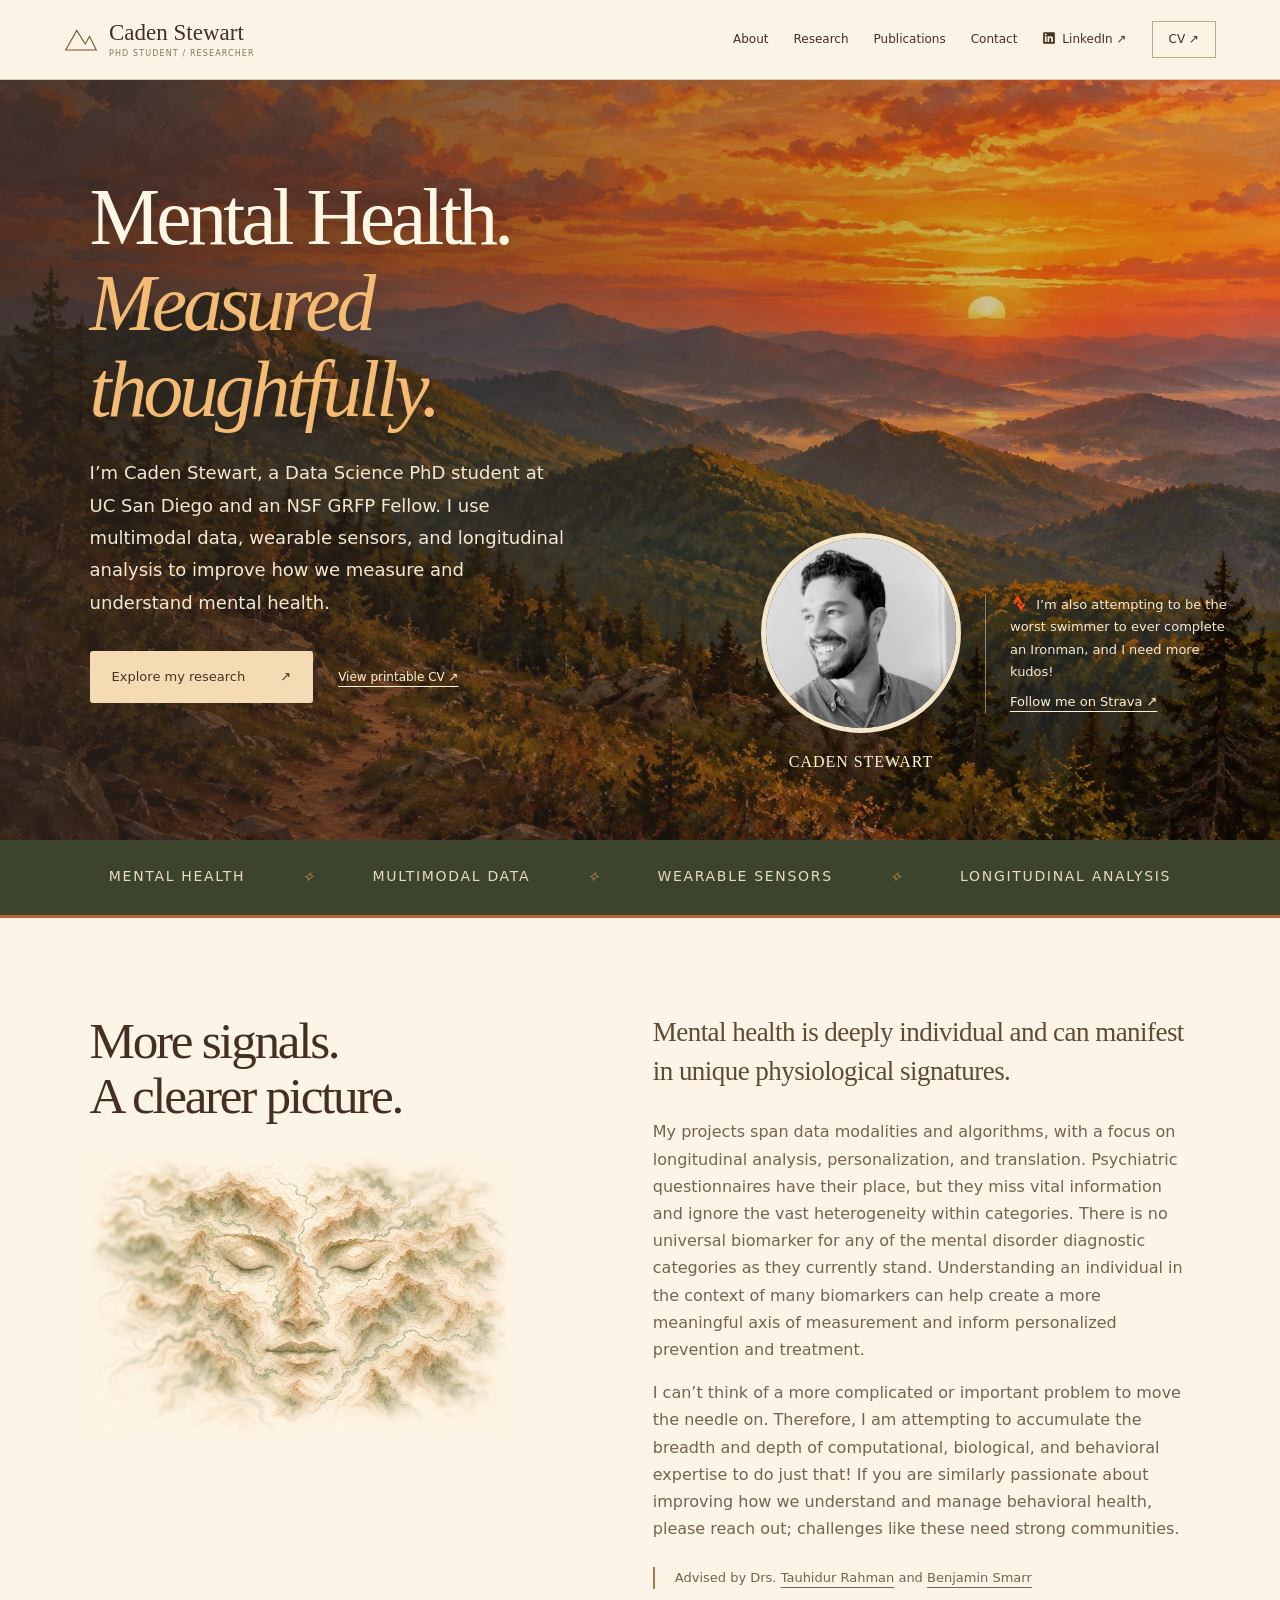
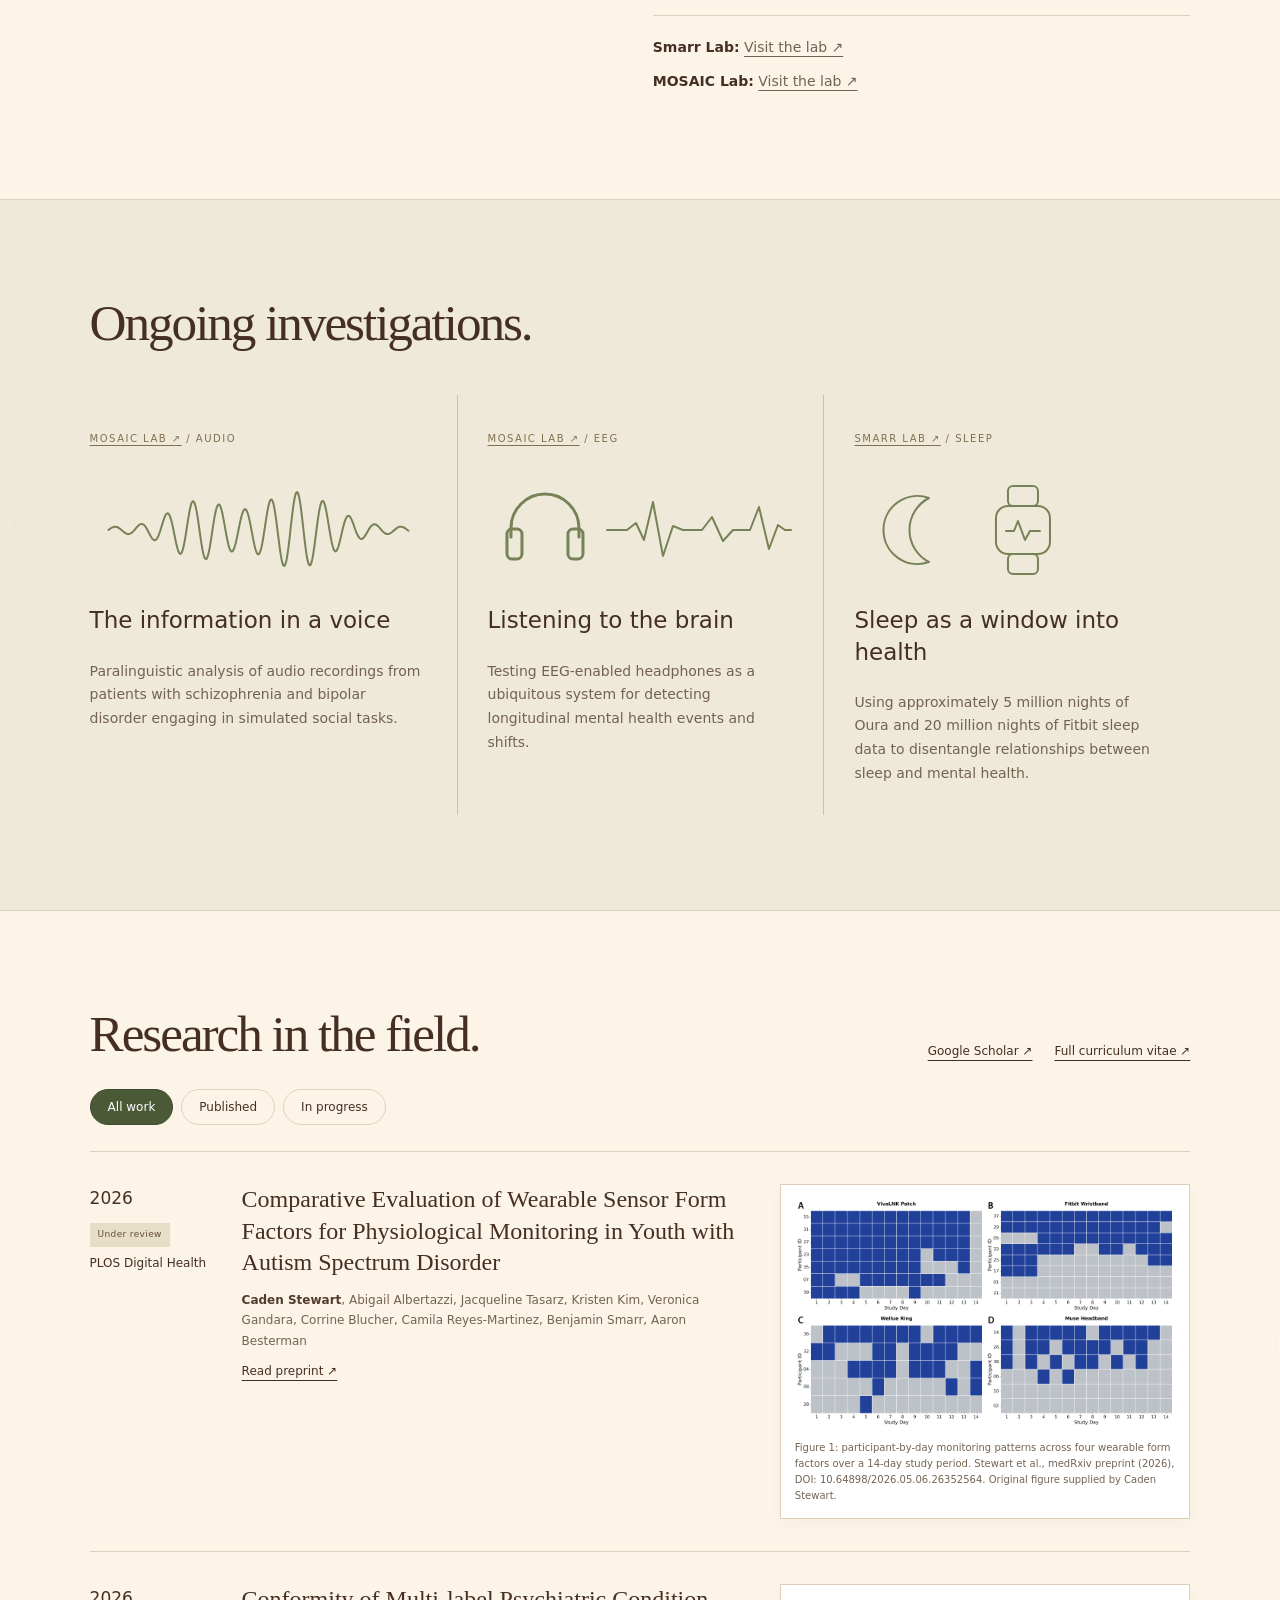
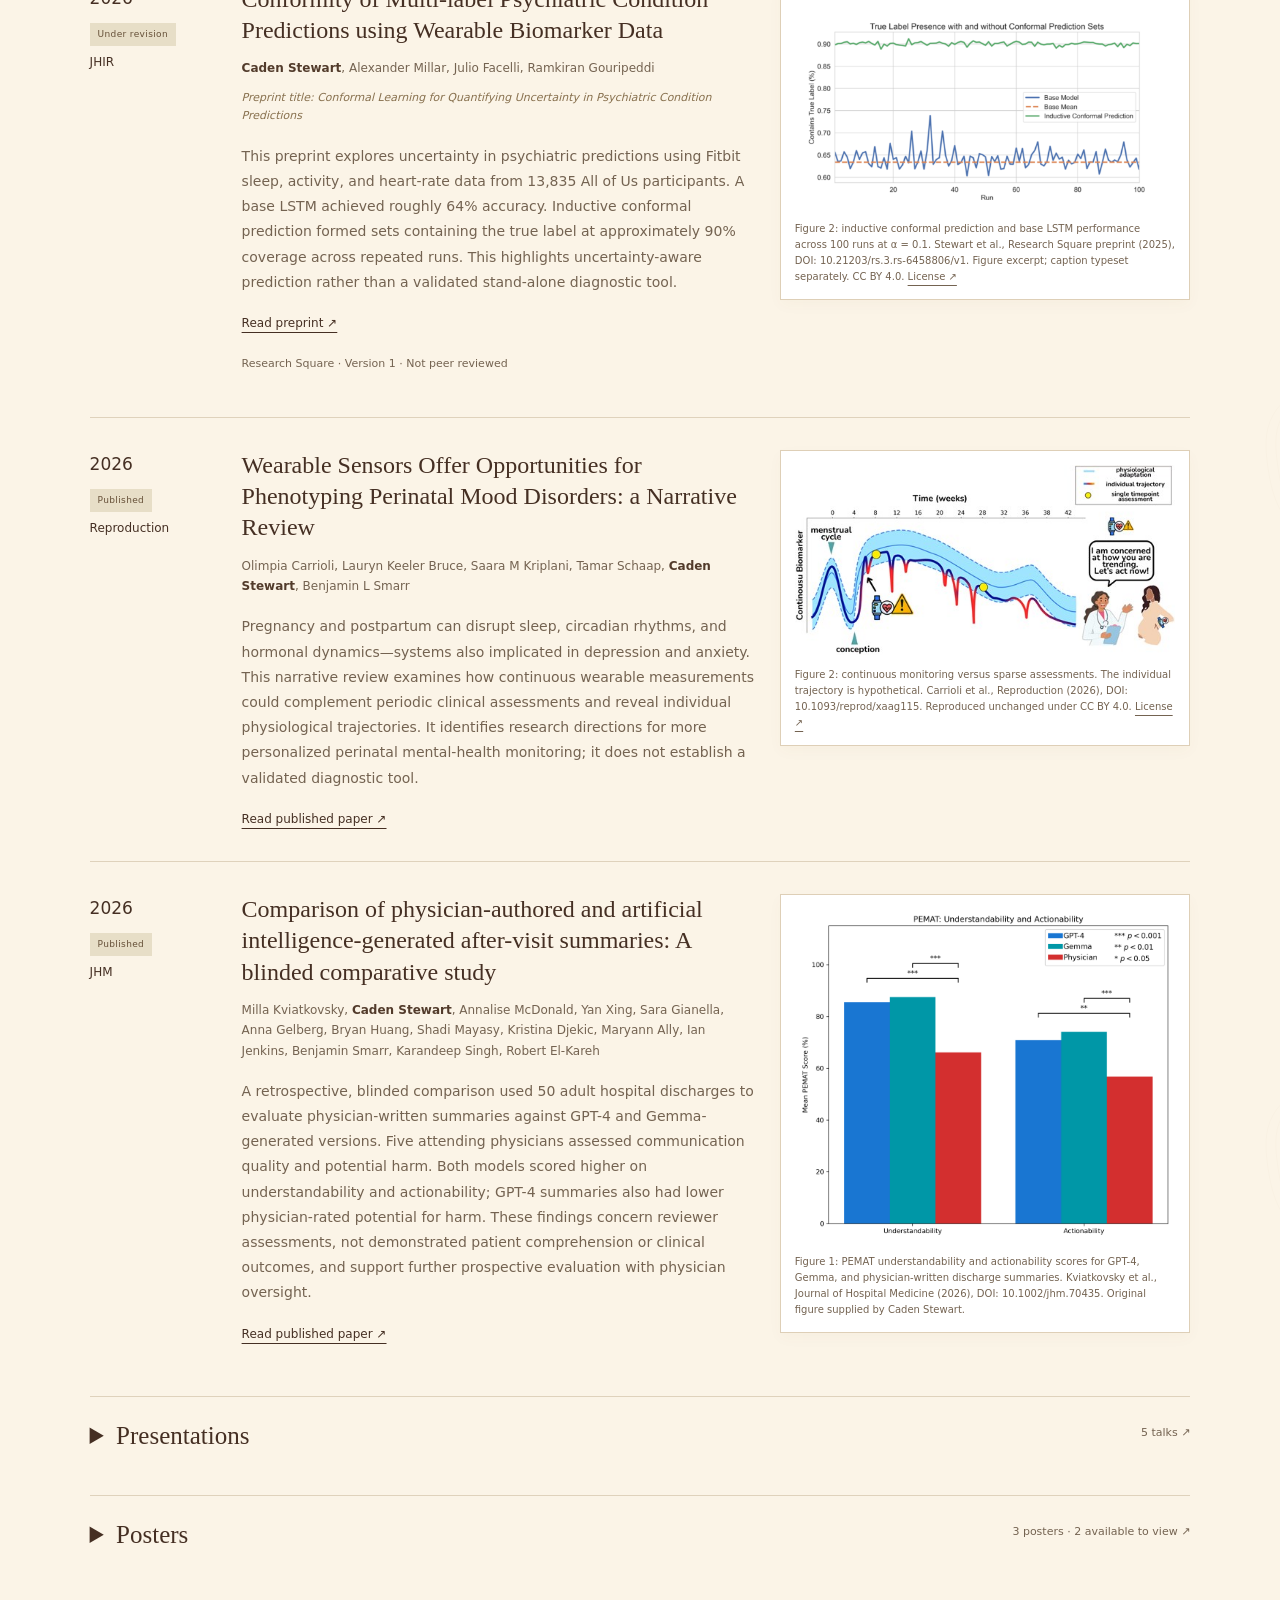
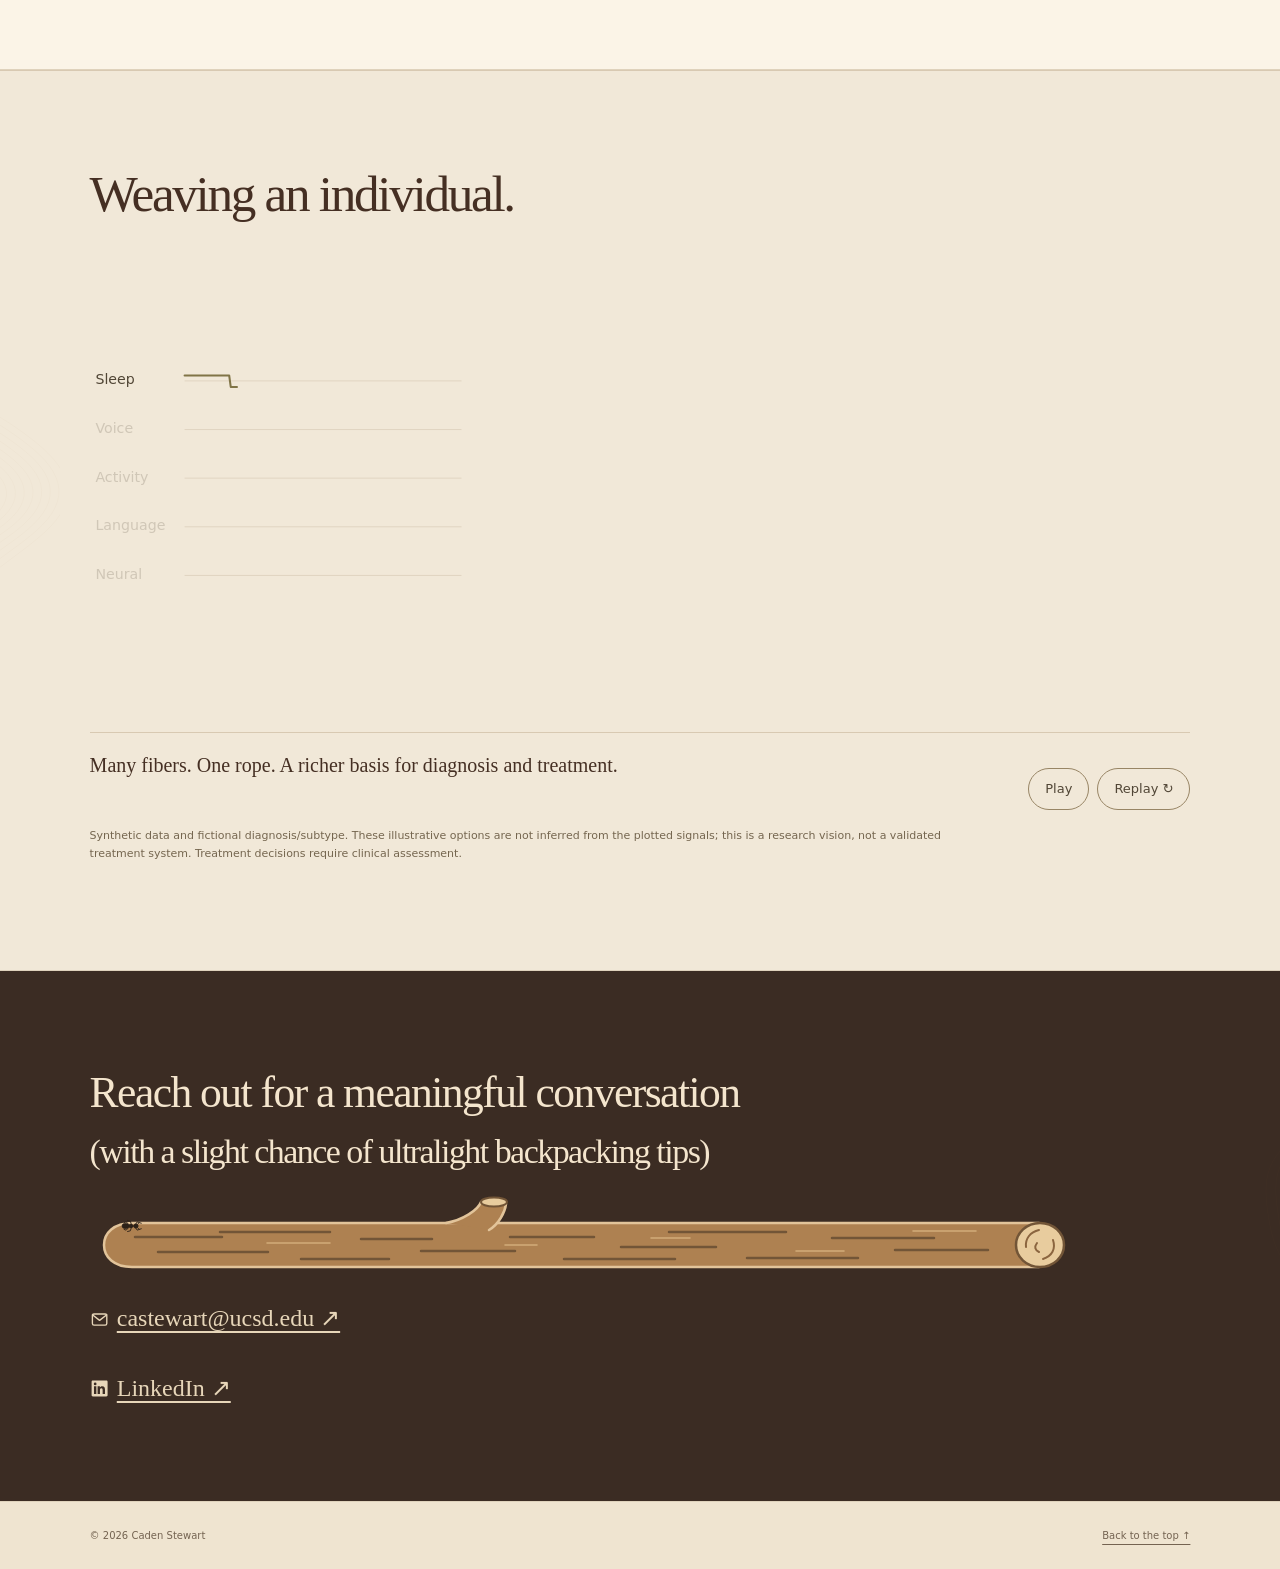
==== commit 5be20360: "Update weaving demonstration copy and Contact aside weight" ====
--- a/index.html
+++ b/index.html
@@ -18,10 +18,10 @@
 <section id="research" class="research section"><div class="section-heading"><div><h2>Ongoing investigations.</h2></div></div><div class="project-grid"><article class="project"><span class="project-number"><a href="https://mosaic-laboratory.github.io/" target="_blank" rel="noopener noreferrer">MOSAIC LAB ↗</a> / AUDIO</span><svg class="signal audio-wave" viewBox="0 0 300 100" aria-hidden="true"><path d="M0,50.00 L1,49.25 L2,48.53 L3,47.89 L4,47.37 L5,46.98 L6,46.77 L7,46.74 L8,46.90 L9,47.24 L10,47.75 L11,48.41 L12,49.17 L13,50.00 L14,50.86 L15,51.69 L16,52.46 L17,53.11 L18,53.61 L19,53.92 L20,54.01 L21,53.87 L22,53.49 L23,52.89 L24,52.08 L25,51.10 L26,50.00 L27,48.82 L28,47.64 L29,46.52 L30,45.52 L31,44.73 L32,44.19 L33,43.97 L34,44.10 L35,44.60 L36,45.47 L37,46.70 L38,48.23 L39,50.00 L40,51.92 L41,53.89 L42,55.78 L43,57.48 L44,58.86 L45,59.80 L46,60.21 L47,60.02 L48,59.19 L49,57.71 L50,55.62 L51,53.01 L52,50.00 L53,46.75 L54,43.44 L55,40.29 L56,37.50 L57,35.29 L58,33.83 L59,33.27 L60,33.71 L61,35.19 L62,37.68 L63,41.10 L64,45.28 L65,50.00 L66,55.00 L67,59.96 L68,64.59 L69,68.56 L70,71.59 L71,73.45 L72,73.96 L73,73.04 L74,70.68 L75,66.97 L76,62.10 L77,56.34 L78,50.00 L79,43.48 L80,37.17 L81,31.47 L82,26.75 L83,23.32 L84,21.43 L85,21.21 L86,22.71 L87,25.85 L88,30.45 L89,36.26 L90,42.91 L91,50.00 L92,57.10 L93,63.78 L94,69.64 L95,74.30 L96,77.51 L97,79.07 L98,78.92 L99,77.06 L100,73.65 L101,68.90 L102,63.13 L103,56.70 L104,50.00 L105,43.44 L106,37.41 L107,32.24 L108,28.24 L109,25.59 L110,24.42 L111,24.77 L112,26.56 L113,29.65 L114,33.83 L115,38.83 L116,44.33 L117,50.00 L118,55.52 L119,60.58 L120,64.91 L121,68.29 L122,70.54 L123,71.57 L124,71.36 L125,69.94 L126,67.41 L127,63.93 L128,59.70 L129,54.97 L130,50.00 L131,45.06 L132,40.41 L133,36.31 L134,32.99 L135,30.62 L136,29.33 L137,29.22 L138,30.30 L139,32.52 L140,35.79 L141,39.94 L142,44.76 L143,50.00 L144,55.37 L145,60.58 L146,65.32 L147,69.30 L148,72.27 L149,74.04 L150,74.44 L151,73.41 L152,70.97 L153,67.19 L154,62.26 L155,56.43 L156,50.00 L157,43.34 L158,36.85 L159,30.91 L160,25.90 L161,22.15 L162,19.95 L163,19.46 L164,20.79 L165,23.89 L166,28.65 L167,34.82 L168,42.08 L169,50.00 L170,58.13 L171,65.98 L172,73.06 L173,78.93 L174,83.20 L175,85.58 L176,85.90 L177,84.09 L178,80.23 L179,74.52 L180,67.29 L181,58.95 L182,50.00 L183,40.97 L184,32.41 L185,24.84 L186,18.72 L187,14.43 L188,12.23 L189,12.25 L190,14.49 L191,18.81 L192,24.94 L193,32.50 L194,41.03 L195,50.00 L196,58.88 L197,67.13 L198,74.26 L199,79.87 L200,83.63 L201,85.37 L202,85.01 L203,82.61 L204,78.36 L205,72.57 L206,65.61 L207,57.93 L208,50.00 L209,42.31 L210,35.31 L211,29.39 L212,24.87 L213,21.97 L214,20.80 L215,21.37 L216,23.59 L217,27.24 L218,32.06 L219,37.71 L220,43.81 L221,50.00 L222,55.89 L223,61.16 L224,65.52 L225,68.76 L226,70.74 L227,71.42 L228,70.82 L229,69.05 L230,66.29 L231,62.73 L232,58.66 L233,54.32 L234,50.00 L235,45.94 L236,42.38 L237,39.47 L238,37.36 L239,36.12 L240,35.76 L241,36.24 L242,37.48 L243,39.36 L244,41.72 L245,44.40 L246,47.22 L247,50.00 L248,52.59 L249,54.85 L250,56.67 L251,57.98 L252,58.75 L253,58.96 L254,58.64 L255,57.85 L256,56.67 L257,55.18 L258,53.51 L259,51.74 L260,50.00 L261,48.37 L262,46.94 L263,45.78 L264,44.93 L265,44.43 L266,44.27 L267,44.44 L268,44.92 L269,45.66 L270,46.60 L271,47.68 L272,48.84 L273,50.00 L274,51.10 L275,52.09 L276,52.91 L277,53.53 L278,53.93 L279,54.08 L280,54.00 L281,53.70 L282,53.20 L283,52.53 L284,51.74 L285,50.88 L286,50.00 L287,49.14 L288,48.35 L289,47.68 L290,47.15 L291,46.80 L292,46.64 L293,46.67 L294,46.89 L295,47.29 L296,47.83 L297,48.49 L298,49.23 L299,50.00 L300,50.76"/></svg><h3>The information in a voice</h3><p>Paralinguistic analysis of audio recordings from patients with schizophrenia and bipolar disorder engaging in simulated social tasks.</p></article><article class="project"><span class="project-number"><a href="https://mosaic-laboratory.github.io/" target="_blank" rel="noopener noreferrer">MOSAIC LAB ↗</a> / EEG</span><svg class="signal eeg-headphones" viewBox="0 0 300 100" aria-hidden="true"><g class="headphone-icon"><path d="M20 57V48a34 34 0 0 1 68 0v9"/><rect x="16" y="49" width="15" height="30" rx="5"/><rect x="77" y="49" width="15" height="30" rx="5"/></g><path class="eeg-wave" d="M116 50h20l9-7 8 17 9-38 10 54 10-30 10 4h19l10-13 11 24 10-11h17l9-23 10 42 9-24 7 5h6"/></svg><h3>Listening to the brain</h3><p>Testing EEG-enabled headphones as a ubiquitous system for detecting longitudinal mental health events and shifts.</p></article><article class="project"><span class="project-number"><a href="https://smarr.ucsd.edu/" target="_blank" rel="noopener noreferrer">SMARR LAB ↗</a> / SLEEP</span><svg class="signal sleep-wearable" viewBox="0 0 300 100" aria-hidden="true"><path class="moon-icon" d="M72 18a34 34 0 1 0 0 64 36 36 0 0 1 0-64Z"/><g class="wearable-icon"><rect x="151" y="6" width="30" height="20" rx="5"/><rect x="151" y="74" width="30" height="20" rx="5"/><rect x="139" y="26" width="54" height="48" rx="12"/><path d="M149 51h8l4-10 7 19 5-9h10"/></g></svg><h3>Sleep as a window into health</h3><p>Using approximately 5 million nights of Oura and 20 million nights of Fitbit sleep data to disentangle relationships between sleep and mental health.</p></article></div></section>
 <section id="publications" class="section"><div class="section-heading"><div><h2>Research in the field.</h2></div><div class="publication-profiles"><a class="text-link" href="https://scholar.google.com/citations?user=ufbS260AAAAJ&amp;hl=en&amp;oi=ao" target="_blank" rel="noopener noreferrer">Google Scholar ↗</a><a class="text-link" href="cv.html">Full curriculum vitae ↗</a></div></div><div class="filters" role="group" aria-label="Filter publications" hidden><button class="selected" data-filter="all" aria-pressed="true">All work</button><button data-filter="Published" aria-pressed="false">Published</button><button data-filter="progress" aria-pressed="false">In progress</button></div><div id="publication-list"></div><noscript><p>The complete publications, presentations, and academic record are available in the <a href="cv.html">downloadable CV</a>. Enable JavaScript to view these lists on this page.</p></noscript><details class="talks"><summary>Presentations <span>5 talks ↗</span></summary><div id="presentation-list"></div></details><details class="talks"><summary>Posters <span>3 posters · 2 available to view ↗</span></summary><div id="poster-list"></div><a class="poster-link" href="https://www.linkedin.com/in/curious-caden" target="_blank" rel="noopener noreferrer"><svg class="linkedin-logo" viewBox="0 0 24 24" aria-hidden="true" focusable="false"><path fill="currentColor" d="M20.45 2H3.55C2.69 2 2 2.68 2 3.52v16.96C2 21.32 2.69 22 3.55 22h16.9c.86 0 1.55-.68 1.55-1.52V3.52C22 2.68 21.31 2 20.45 2ZM7.93 18.75H4.98V9.2h2.95v9.55ZM6.45 7.9a1.71 1.71 0 1 1 0-3.42 1.71 1.71 0 0 1 0 3.42Zm12.3 10.85H15.8v-4.65c0-1.11-.02-2.54-1.55-2.54-1.55 0-1.79 1.21-1.79 2.46v4.73H9.51V9.2h2.83v1.3h.04c.4-.75 1.36-1.55 2.8-1.55 2.99 0 3.57 1.97 3.57 4.53v5.27Z"/></svg>Explore more on LinkedIn ↗</a></details></section>
 <section id="signals" class="section signals-demo" aria-labelledby="signals-title">
-<div class="signals-heading"><h2 id="signals-title">Different signals.<br>A stronger understanding.</h2></div>
+<div class="signals-heading"><h2 id="signals-title">Weaving an individual.</h2></div>
 <div class="signals-stage"><div class="signals-visual"><svg id="signals-svg" viewBox="0 0 1000 430" role="img" aria-labelledby="signals-svg-title signals-svg-desc"><title id="signals-svg-title">Five sensing modalities weave into a rope</title><desc id="signals-svg-desc">Synthetic sleep, voice, activity, language, and neural timelines converge into five interwoven strands. The rope represents complementary information, not diagnostic certainty.</desc></svg></div>
 <div class="signals-plan" id="signals-plan"><span class="signals-plan-label">Hypothetical clinical decision support</span><h3>Diagnosis C — Subtype 4</h3><div class="signals-tip"><strong>Medication decrease</strong><p>Prescriber reviews a gradual dose reduction to address reported side effects, with symptom monitoring.</p></div><div class="signals-tip"><strong>Transcranial magnetic stimulation (TMS)</strong><p>Specialist evaluates eligibility and selects an appropriate treatment protocol.</p></div><div class="signals-tip"><strong>Daily biofeedback exercises</strong><p>Practice clinician-guided breathing with real-time heart-rate feedback; adapt exercises to the individual’s response.</p></div></div></div>
-<div class="signals-controls"><p id="signals-caption">Different fibers. One rope. A richer basis for understanding.</p><div><button type="button" id="signals-pause">Pause</button><button type="button" id="signals-replay">Replay ↻</button></div></div>
+<div class="signals-controls"><p id="signals-caption">Many fibers. One rope. A richer basis for diagnosis and treatment.</p><div><button type="button" id="signals-pause">Pause</button><button type="button" id="signals-replay">Replay ↻</button></div></div>
 <p class="signals-note">Synthetic data and fictional diagnosis/subtype. These illustrative options are not inferred from the plotted signals; this is a research vision, not a validated treatment system. Treatment decisions require clinical assessment.</p>
 <noscript><p>Sleep, voice, activity, language, and neural measurements offer complementary perspectives. The fictional treatment example illustrates a research vision for clinician-reviewed, targeted care.</p></noscript>
 </section>
--- a/styles.css
+++ b/styles.css
@@ -101,4 +101,4 @@
 
 .signals-heading{display:block}.signals-controls>p:empty{display:none}.signals-controls{justify-content:flex-end}.signals-controls>p{margin-right:auto}
 
-.contact h2 .contact-aside{display:block;font-size:.78em;line-height:1.35;margin-top:.3em}
+.contact h2 .contact-aside{display:block;font-weight:400;font-size:.78em;line-height:1.35;margin-top:.3em}
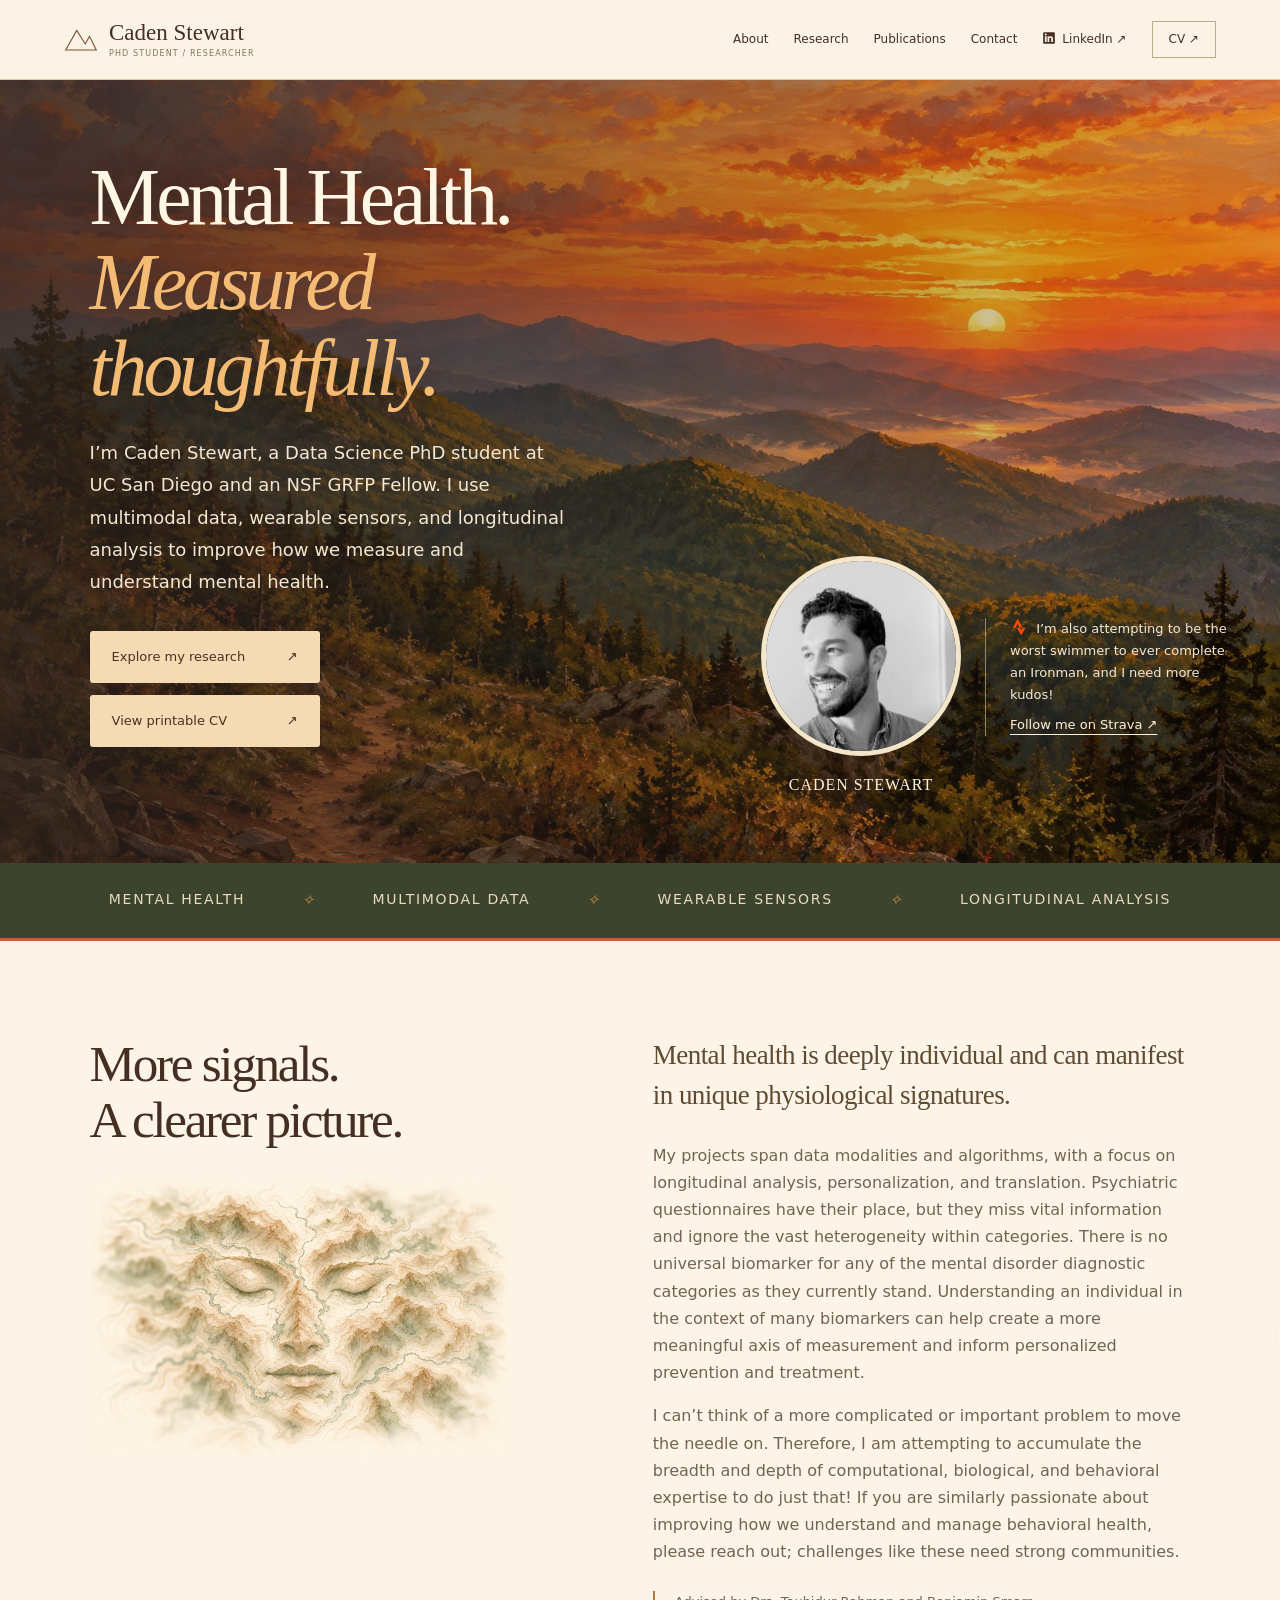
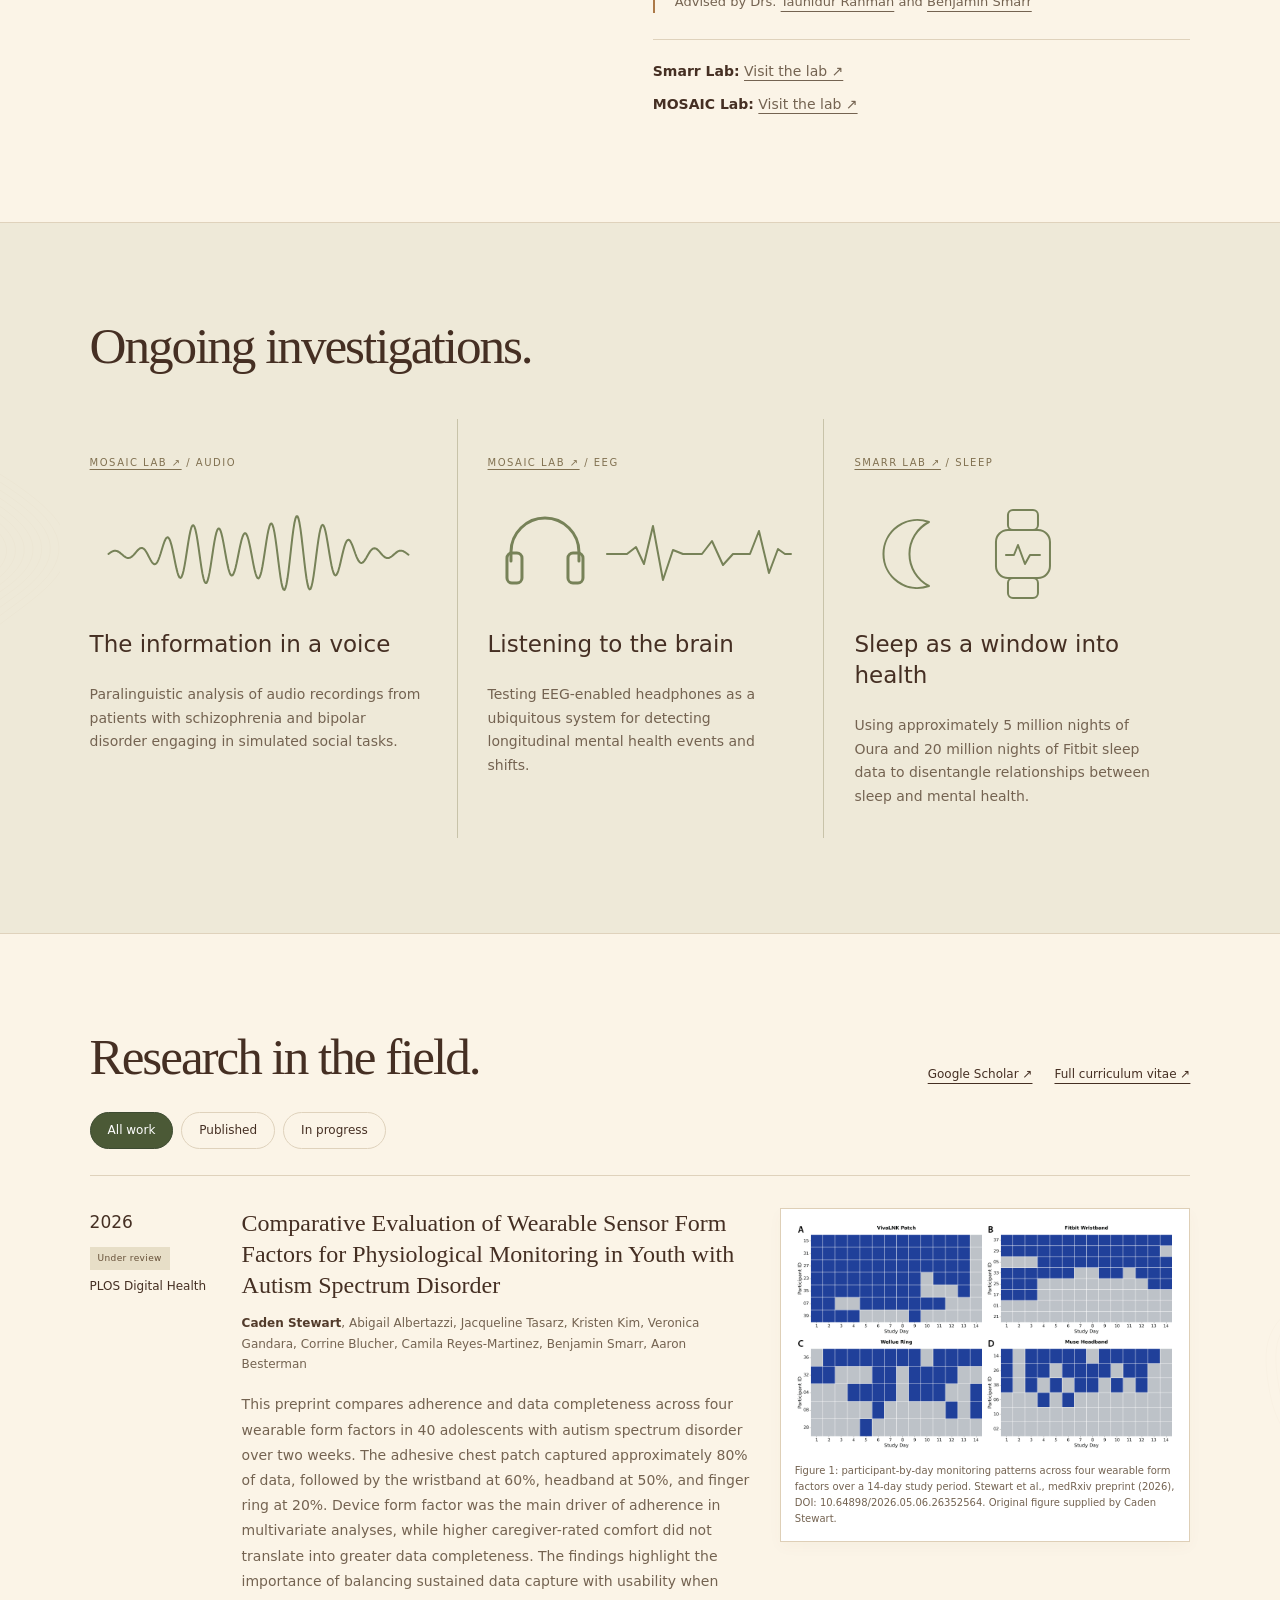
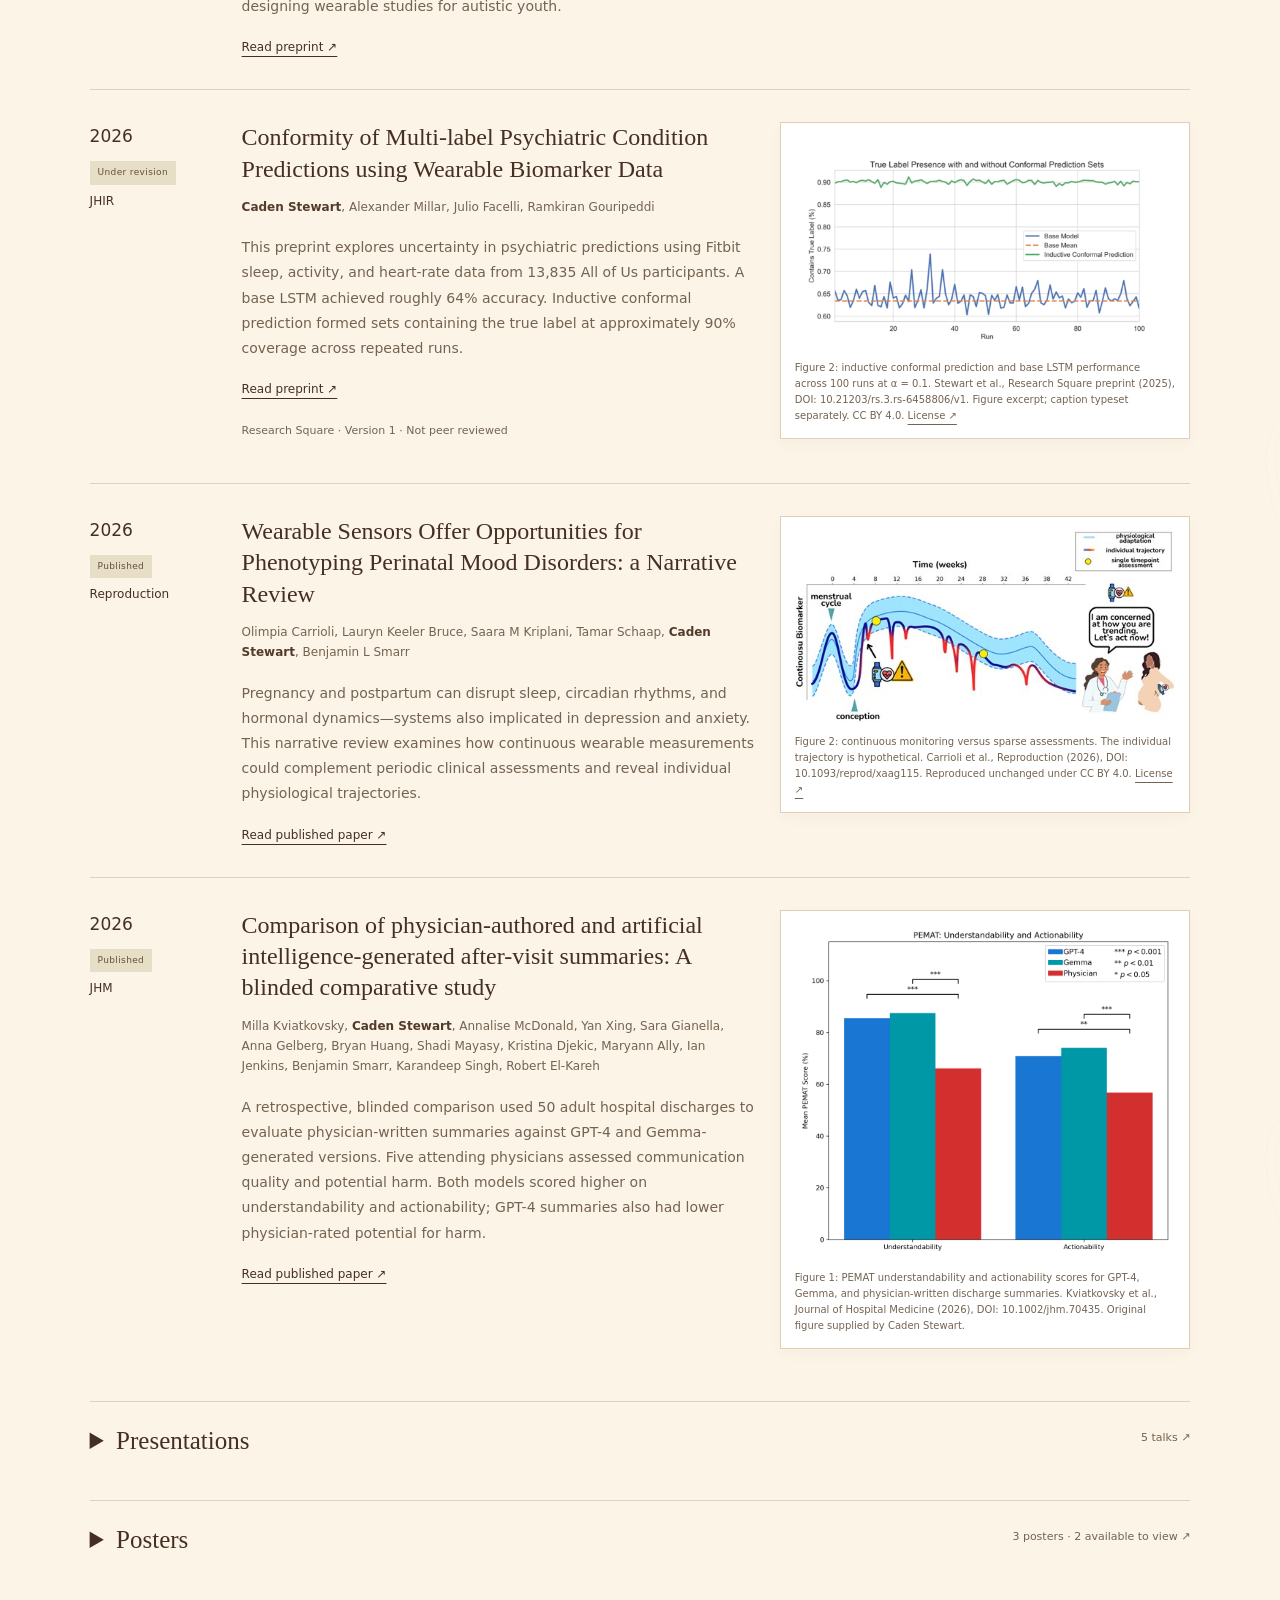
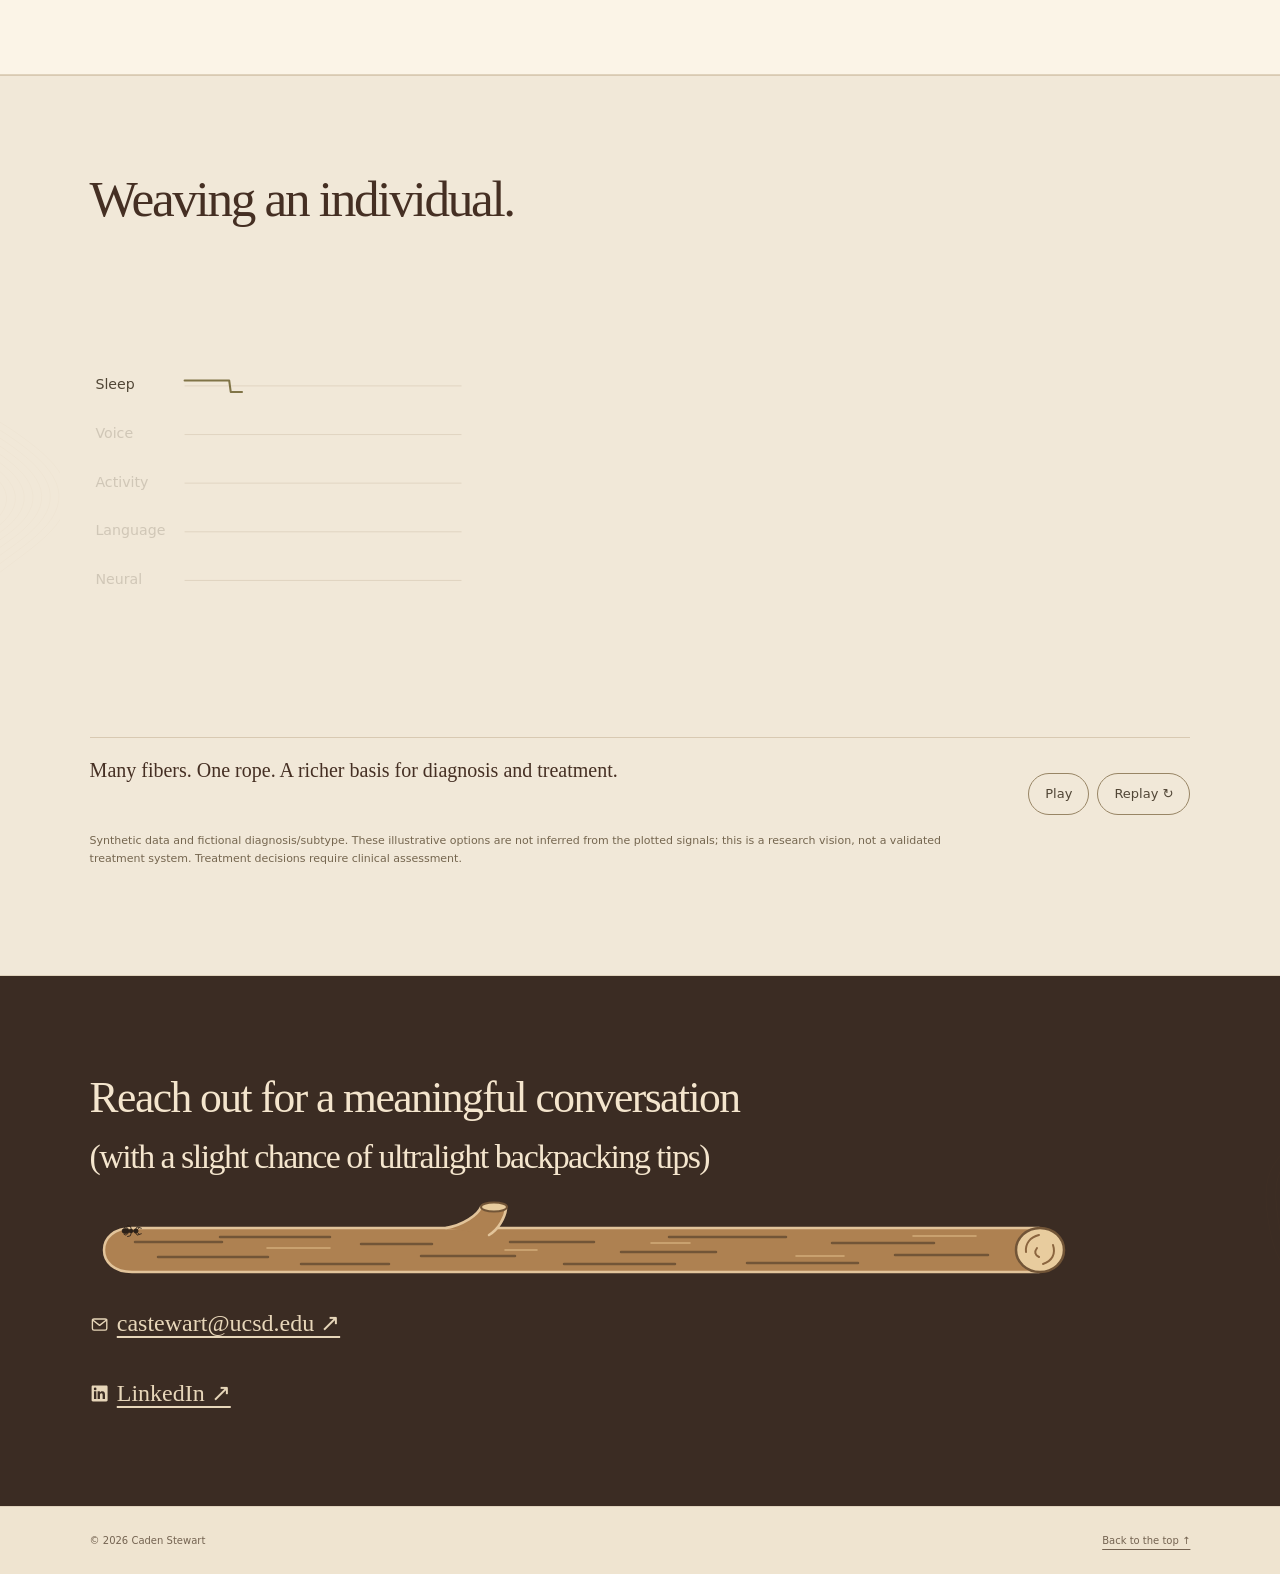
==== commit cd0d517f: "Recenter portrait crop and stack matching landing page buttons" ====
--- a/index.html
+++ b/index.html
@@ -12,7 +12,7 @@
 <a class="skip" href="#main">Skip to content</a>
 <header><a class="brand" href="#home" aria-label="Caden Stewart home"><svg viewBox="0 0 40 30" aria-hidden="true"><path d="m2 27 13-23 10 16 5-9 8 16Z"/></svg>Caden Stewart<span class="brand-detail">PHD STUDENT / RESEARCHER</span></a><nav aria-label="Main navigation"><a href="#about">About</a><a href="#research">Research</a><a href="#publications">Publications</a><a href="#contact">Contact</a><a href="https://www.linkedin.com/in/curious-caden" target="_blank" rel="noopener noreferrer"><svg class="linkedin-logo" viewBox="0 0 24 24" aria-hidden="true" focusable="false"><path fill="currentColor" d="M20.45 2H3.55C2.69 2 2 2.68 2 3.52v16.96C2 21.32 2.69 22 3.55 22h16.9c.86 0 1.55-.68 1.55-1.52V3.52C22 2.68 21.31 2 20.45 2ZM7.93 18.75H4.98V9.2h2.95v9.55ZM6.45 7.9a1.71 1.71 0 1 1 0-3.42 1.71 1.71 0 0 1 0 3.42Zm12.3 10.85H15.8v-4.65c0-1.11-.02-2.54-1.55-2.54-1.55 0-1.79 1.21-1.79 2.46v4.73H9.51V9.2h2.83v1.3h.04c.4-.75 1.36-1.55 2.8-1.55 2.99 0 3.57 1.97 3.57 4.53v5.27Z"/></svg>LinkedIn ↗</a><a class="nav-cv" href="cv.html">CV ↗</a></nav></header>
 <main id="main">
-<section class="hero" id="home"><video class="hero-mist" autoplay muted loop playsinline preload="metadata" poster="assets/painted-sunset.jpg" aria-hidden="true" tabindex="-1"><source src="assets/painted-sunset-mist.mp4" type="video/mp4"></video><div class="hero-shade" aria-hidden="true"></div><div class="hero-copy"><h1>Mental Health.<br><em>Measured thoughtfully.</em></h1><p class="hero-intro">I’m Caden Stewart, a Data Science PhD student at UC San Diego and an NSF GRFP Fellow. I use multimodal data, wearable sensors, and longitudinal analysis to improve how we measure and understand mental health.</p><div class="actions"><a class="button" href="#research">Explore my research <span>↗</span></a><a class="text-link" href="cv.html">View printable CV ↗</a></div></div><div class="landscape"><div class="portrait-group"><img class="headshot" src="assets/caden-headshot-new.jpg" alt="Caden Stewart" width="1373" height="1820" fetchpriority="high"><div class="portrait-label">CADEN STEWART</div></div><p class="strava-note"><img class="strava-logo" src="assets/strava.svg" alt="Strava" width="18" height="18"> I’m also attempting to be the worst swimmer to ever complete an Ironman, and I need more kudos!<br><a class="strava-follow" href="https://strava.app.link/uzASNI6hd7b" target="_blank" rel="noopener noreferrer">Follow me on Strava ↗</a></p></div></section>
+<section class="hero" id="home"><video class="hero-mist" autoplay muted loop playsinline preload="metadata" poster="assets/painted-sunset.jpg" aria-hidden="true" tabindex="-1"><source src="assets/painted-sunset-mist.mp4" type="video/mp4"></video><div class="hero-shade" aria-hidden="true"></div><div class="hero-copy"><h1>Mental Health.<br><em>Measured thoughtfully.</em></h1><p class="hero-intro">I’m Caden Stewart, a Data Science PhD student at UC San Diego and an NSF GRFP Fellow. I use multimodal data, wearable sensors, and longitudinal analysis to improve how we measure and understand mental health.</p><div class="actions"><a class="button" href="#research">Explore my research <span>↗</span></a><a class="button" href="cv.html">View printable CV <span>↗</span></a></div></div><div class="landscape"><div class="portrait-group"><img class="headshot" src="assets/caden-headshot-new.jpg" alt="Caden Stewart" width="1373" height="1820" fetchpriority="high"><div class="portrait-label">CADEN STEWART</div></div><p class="strava-note"><img class="strava-logo" src="assets/strava.svg" alt="Strava" width="18" height="18"> I’m also attempting to be the worst swimmer to ever complete an Ironman, and I need more kudos!<br><a class="strava-follow" href="https://strava.app.link/uzASNI6hd7b" target="_blank" rel="noopener noreferrer">Follow me on Strava ↗</a></p></div></section>
 <div class="interest-strip"><span>MENTAL HEALTH</span><i>✧</i><span>MULTIMODAL DATA</span><i>✧</i><span>WEARABLE SENSORS</span><i>✧</i><span>LONGITUDINAL ANALYSIS</span></div>
 <section id="about" class="section about"><div><h2>More signals.<br>A clearer picture.</h2><div class="about-visual"><img class="about-map" src="assets/topographic-face.jpg" alt="Topographic ridges form a peaceful face with closed eyes, with softly blurred and sharply defined contour lines." width="1536" height="1024" loading="lazy"><video class="about-mist" autoplay muted loop playsinline preload="metadata" poster="assets/topographic-face.jpg" aria-hidden="true" tabindex="-1"><source src="assets/topographic-face-mist.mp4" type="video/mp4"></video></div></div><div><p class="large">Mental health is deeply individual and can manifest in unique physiological signatures.</p><p>My projects span data modalities and algorithms, with a focus on longitudinal analysis, personalization, and translation. Psychiatric questionnaires have their place, but they miss vital information and ignore the vast heterogeneity within categories. There is no universal biomarker for any of the mental disorder diagnostic categories as they currently stand. Understanding an individual in the context of many biomarkers can help create a more meaningful axis of measurement and inform personalized prevention and treatment.</p><p>I can’t think of a more complicated or important problem to move the needle on. Therefore, I am attempting to accumulate the breadth and depth of computational, biological, and behavioral expertise to do just that! If you are similarly passionate about improving how we understand and manage behavioral health, please reach out; challenges like these need strong communities.</p><p class="advisor">Advised by Drs. <a href="https://mosaic-laboratory.github.io/" target="_blank" rel="noopener noreferrer">Tauhidur Rahman</a> and <a href="https://smarr.ucsd.edu/" target="_blank" rel="noopener noreferrer">Benjamin Smarr</a></p><div class="lab-links" aria-label="Research labs"><p><strong>Smarr Lab:</strong> <a href="https://smarr.ucsd.edu/" target="_blank" rel="noopener noreferrer">Visit the lab ↗</a></p><p><strong>MOSAIC Lab:</strong> <a href="https://mosaic-laboratory.github.io/" target="_blank" rel="noopener noreferrer">Visit the lab ↗</a></p></div></div></section>
 <section id="research" class="research section"><div class="section-heading"><div><h2>Ongoing investigations.</h2></div></div><div class="project-grid"><article class="project"><span class="project-number"><a href="https://mosaic-laboratory.github.io/" target="_blank" rel="noopener noreferrer">MOSAIC LAB ↗</a> / AUDIO</span><svg class="signal audio-wave" viewBox="0 0 300 100" aria-hidden="true"><path d="M0,50.00 L1,49.25 L2,48.53 L3,47.89 L4,47.37 L5,46.98 L6,46.77 L7,46.74 L8,46.90 L9,47.24 L10,47.75 L11,48.41 L12,49.17 L13,50.00 L14,50.86 L15,51.69 L16,52.46 L17,53.11 L18,53.61 L19,53.92 L20,54.01 L21,53.87 L22,53.49 L23,52.89 L24,52.08 L25,51.10 L26,50.00 L27,48.82 L28,47.64 L29,46.52 L30,45.52 L31,44.73 L32,44.19 L33,43.97 L34,44.10 L35,44.60 L36,45.47 L37,46.70 L38,48.23 L39,50.00 L40,51.92 L41,53.89 L42,55.78 L43,57.48 L44,58.86 L45,59.80 L46,60.21 L47,60.02 L48,59.19 L49,57.71 L50,55.62 L51,53.01 L52,50.00 L53,46.75 L54,43.44 L55,40.29 L56,37.50 L57,35.29 L58,33.83 L59,33.27 L60,33.71 L61,35.19 L62,37.68 L63,41.10 L64,45.28 L65,50.00 L66,55.00 L67,59.96 L68,64.59 L69,68.56 L70,71.59 L71,73.45 L72,73.96 L73,73.04 L74,70.68 L75,66.97 L76,62.10 L77,56.34 L78,50.00 L79,43.48 L80,37.17 L81,31.47 L82,26.75 L83,23.32 L84,21.43 L85,21.21 L86,22.71 L87,25.85 L88,30.45 L89,36.26 L90,42.91 L91,50.00 L92,57.10 L93,63.78 L94,69.64 L95,74.30 L96,77.51 L97,79.07 L98,78.92 L99,77.06 L100,73.65 L101,68.90 L102,63.13 L103,56.70 L104,50.00 L105,43.44 L106,37.41 L107,32.24 L108,28.24 L109,25.59 L110,24.42 L111,24.77 L112,26.56 L113,29.65 L114,33.83 L115,38.83 L116,44.33 L117,50.00 L118,55.52 L119,60.58 L120,64.91 L121,68.29 L122,70.54 L123,71.57 L124,71.36 L125,69.94 L126,67.41 L127,63.93 L128,59.70 L129,54.97 L130,50.00 L131,45.06 L132,40.41 L133,36.31 L134,32.99 L135,30.62 L136,29.33 L137,29.22 L138,30.30 L139,32.52 L140,35.79 L141,39.94 L142,44.76 L143,50.00 L144,55.37 L145,60.58 L146,65.32 L147,69.30 L148,72.27 L149,74.04 L150,74.44 L151,73.41 L152,70.97 L153,67.19 L154,62.26 L155,56.43 L156,50.00 L157,43.34 L158,36.85 L159,30.91 L160,25.90 L161,22.15 L162,19.95 L163,19.46 L164,20.79 L165,23.89 L166,28.65 L167,34.82 L168,42.08 L169,50.00 L170,58.13 L171,65.98 L172,73.06 L173,78.93 L174,83.20 L175,85.58 L176,85.90 L177,84.09 L178,80.23 L179,74.52 L180,67.29 L181,58.95 L182,50.00 L183,40.97 L184,32.41 L185,24.84 L186,18.72 L187,14.43 L188,12.23 L189,12.25 L190,14.49 L191,18.81 L192,24.94 L193,32.50 L194,41.03 L195,50.00 L196,58.88 L197,67.13 L198,74.26 L199,79.87 L200,83.63 L201,85.37 L202,85.01 L203,82.61 L204,78.36 L205,72.57 L206,65.61 L207,57.93 L208,50.00 L209,42.31 L210,35.31 L211,29.39 L212,24.87 L213,21.97 L214,20.80 L215,21.37 L216,23.59 L217,27.24 L218,32.06 L219,37.71 L220,43.81 L221,50.00 L222,55.89 L223,61.16 L224,65.52 L225,68.76 L226,70.74 L227,71.42 L228,70.82 L229,69.05 L230,66.29 L231,62.73 L232,58.66 L233,54.32 L234,50.00 L235,45.94 L236,42.38 L237,39.47 L238,37.36 L239,36.12 L240,35.76 L241,36.24 L242,37.48 L243,39.36 L244,41.72 L245,44.40 L246,47.22 L247,50.00 L248,52.59 L249,54.85 L250,56.67 L251,57.98 L252,58.75 L253,58.96 L254,58.64 L255,57.85 L256,56.67 L257,55.18 L258,53.51 L259,51.74 L260,50.00 L261,48.37 L262,46.94 L263,45.78 L264,44.93 L265,44.43 L266,44.27 L267,44.44 L268,44.92 L269,45.66 L270,46.60 L271,47.68 L272,48.84 L273,50.00 L274,51.10 L275,52.09 L276,52.91 L277,53.53 L278,53.93 L279,54.08 L280,54.00 L281,53.70 L282,53.20 L283,52.53 L284,51.74 L285,50.88 L286,50.00 L287,49.14 L288,48.35 L289,47.68 L290,47.15 L291,46.80 L292,46.64 L293,46.67 L294,46.89 L295,47.29 L296,47.83 L297,48.49 L298,49.23 L299,50.00 L300,50.76"/></svg><h3>The information in a voice</h3><p>Paralinguistic analysis of audio recordings from patients with schizophrenia and bipolar disorder engaging in simulated social tasks.</p></article><article class="project"><span class="project-number"><a href="https://mosaic-laboratory.github.io/" target="_blank" rel="noopener noreferrer">MOSAIC LAB ↗</a> / EEG</span><svg class="signal eeg-headphones" viewBox="0 0 300 100" aria-hidden="true"><g class="headphone-icon"><path d="M20 57V48a34 34 0 0 1 68 0v9"/><rect x="16" y="49" width="15" height="30" rx="5"/><rect x="77" y="49" width="15" height="30" rx="5"/></g><path class="eeg-wave" d="M116 50h20l9-7 8 17 9-38 10 54 10-30 10 4h19l10-13 11 24 10-11h17l9-23 10 42 9-24 7 5h6"/></svg><h3>Listening to the brain</h3><p>Testing EEG-enabled headphones as a ubiquitous system for detecting longitudinal mental health events and shifts.</p></article><article class="project"><span class="project-number"><a href="https://smarr.ucsd.edu/" target="_blank" rel="noopener noreferrer">SMARR LAB ↗</a> / SLEEP</span><svg class="signal sleep-wearable" viewBox="0 0 300 100" aria-hidden="true"><path class="moon-icon" d="M72 18a34 34 0 1 0 0 64 36 36 0 0 1 0-64Z"/><g class="wearable-icon"><rect x="151" y="6" width="30" height="20" rx="5"/><rect x="151" y="74" width="30" height="20" rx="5"/><rect x="139" y="26" width="54" height="48" rx="12"/><path d="M149 51h8l4-10 7 19 5-9h10"/></g></svg><h3>Sleep as a window into health</h3><p>Using approximately 5 million nights of Oura and 20 million nights of Fitbit sleep data to disentangle relationships between sleep and mental health.</p></article></div></section>
--- a/styles.css
+++ b/styles.css
@@ -26,7 +26,7 @@
 @media(max-width:1050px){nav{gap:12px;font-size:11px}.hero{grid-template-columns:1.5fr .6fr}.headshot{width:170px;height:170px}.hero h1{font-size:64px}.landscape{min-height:0}}
 @media(max-width:760px){.hero{grid-template-columns:1fr;min-height:0;background-position:62% center;padding:0 7vw}.hero-copy{padding:55px 0 20px}.hero h1{font-size:clamp(51px,11vw,74px)}.hero-intro{font-size:16px}.hero-foot{font-size:10px}.landscape{padding-bottom:35px;display:grid;grid-template-columns:108px 1fr;column-gap:18px;justify-items:start;align-items:center;align-self:auto}.headshot{width:108px;height:108px;border-width:3px;grid-row:span 2}.portrait-label{text-align:left;font-size:14px}.portrait-label span{max-width:none}.landscape-caption{display:none}.section::before{width:25px;opacity:.12}.trail-art{height:270px}.pub-figure{max-width:none}header{padding:14px 5vw}}
 
-.headshot{object-position:45% 39%}.poster-entry{display:grid;grid-template-columns:minmax(0,1fr) minmax(240px,.7fr);gap:35px;align-items:start}.poster-preview{display:block;background:#fff;padding:10px;border:1px solid var(--line);text-decoration:none;max-width:420px}.poster-preview img{display:block;width:100%;height:auto;max-height:390px;object-fit:contain}.poster-preview span{display:block;text-align:center;font-size:11px;margin-top:10px}.poster-preview:hover{border-color:#a56c37;box-shadow:0 4px 16px #6f4e201a}@media(max-width:760px){.poster-entry{grid-template-columns:1fr;gap:20px}.poster-preview{max-width:100%}.poster-preview img{max-height:450px}}
+.headshot{object-position:50% 15%}.poster-entry{display:grid;grid-template-columns:minmax(0,1fr) minmax(240px,.7fr);gap:35px;align-items:start}.poster-preview{display:block;background:#fff;padding:10px;border:1px solid var(--line);text-decoration:none;max-width:420px}.poster-preview img{display:block;width:100%;height:auto;max-height:390px;object-fit:contain}.poster-preview span{display:block;text-align:center;font-size:11px;margin-top:10px}.poster-preview:hover{border-color:#a56c37;box-shadow:0 4px 16px #6f4e201a}@media(max-width:760px){.poster-entry{grid-template-columns:1fr;gap:20px}.poster-preview{max-width:100%}.poster-preview img{max-height:450px}}
 
 @media(max-width:760px){.interest-strip{font-size:12px}.headshot{grid-row:auto}}
 
@@ -102,3 +102,5 @@
 .signals-heading{display:block}.signals-controls>p:empty{display:none}.signals-controls{justify-content:flex-end}.signals-controls>p{margin-right:auto}
 
 .contact h2 .contact-aside{display:block;font-weight:400;font-size:.78em;line-height:1.35;margin-top:.3em}
+
+.hero .actions{flex-direction:column;align-items:flex-start;gap:12px}.hero .actions .button{width:230px;justify-content:space-between;max-width:100%}
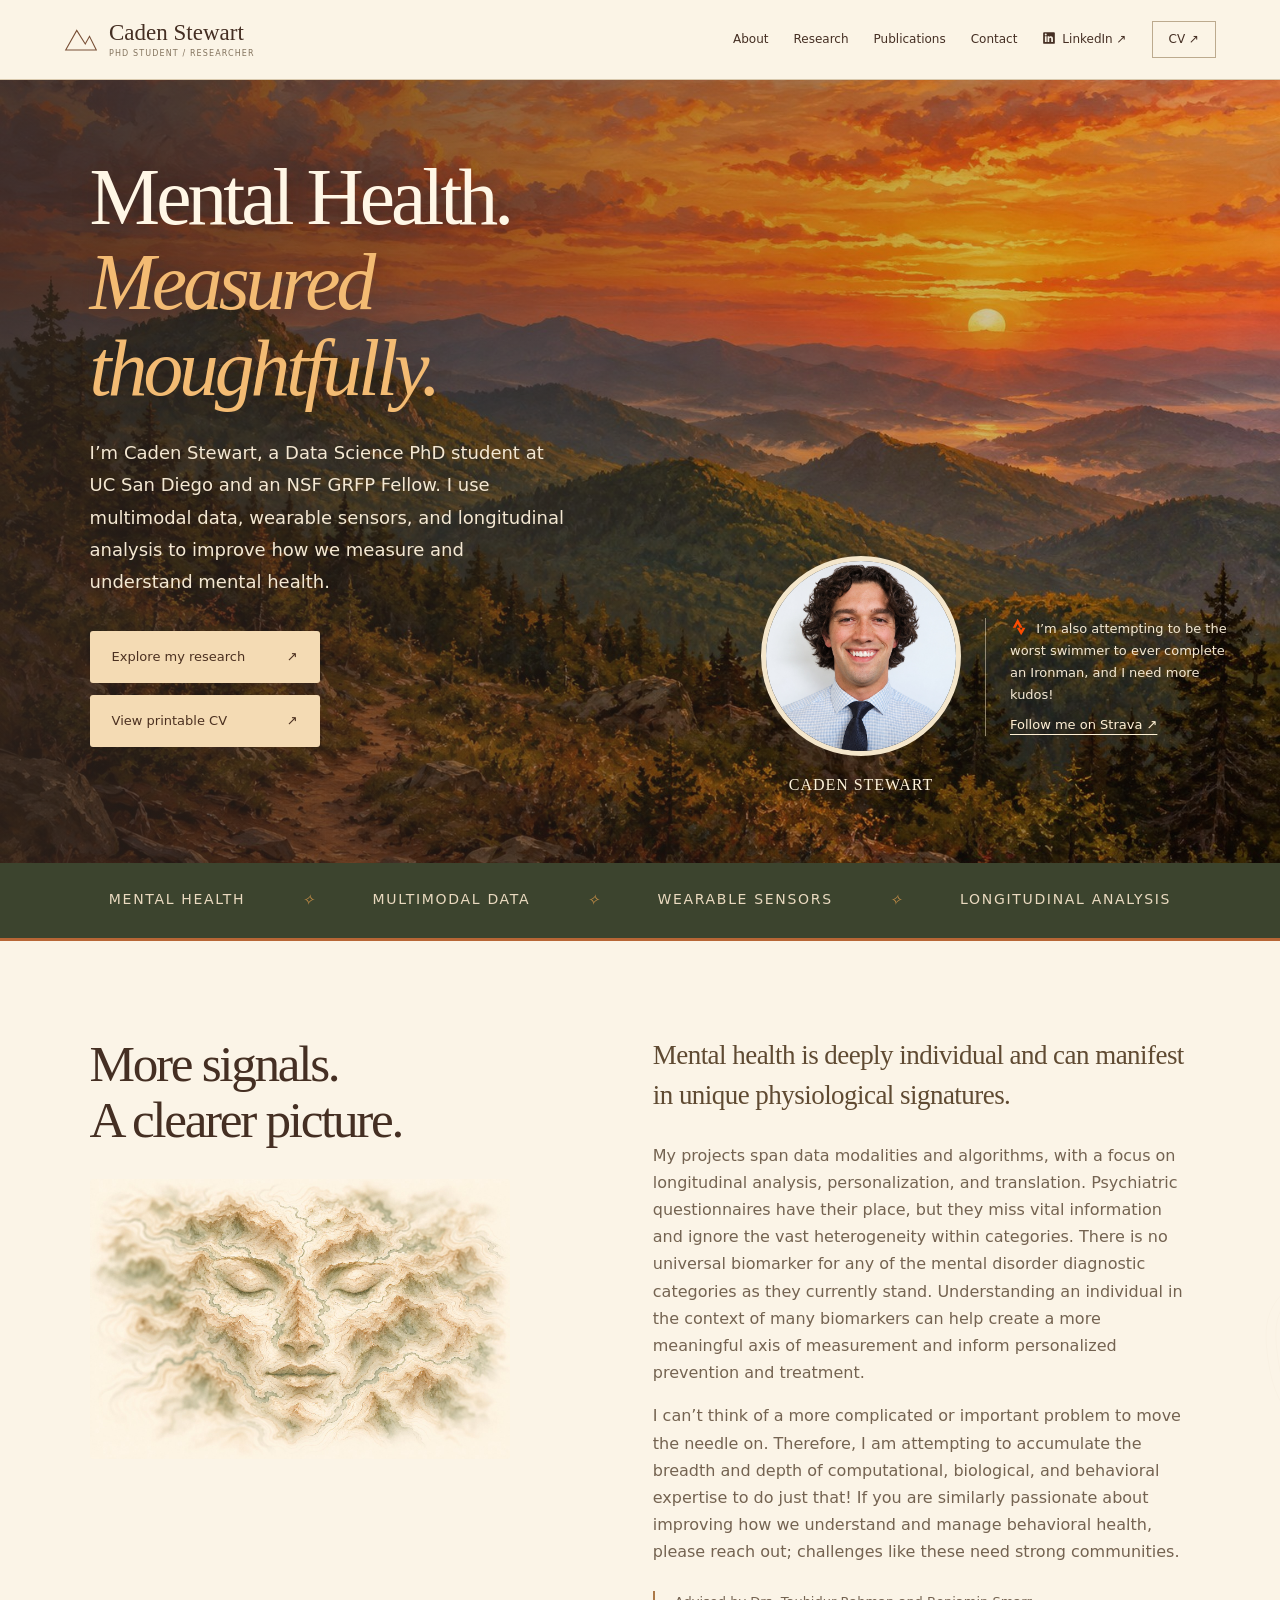
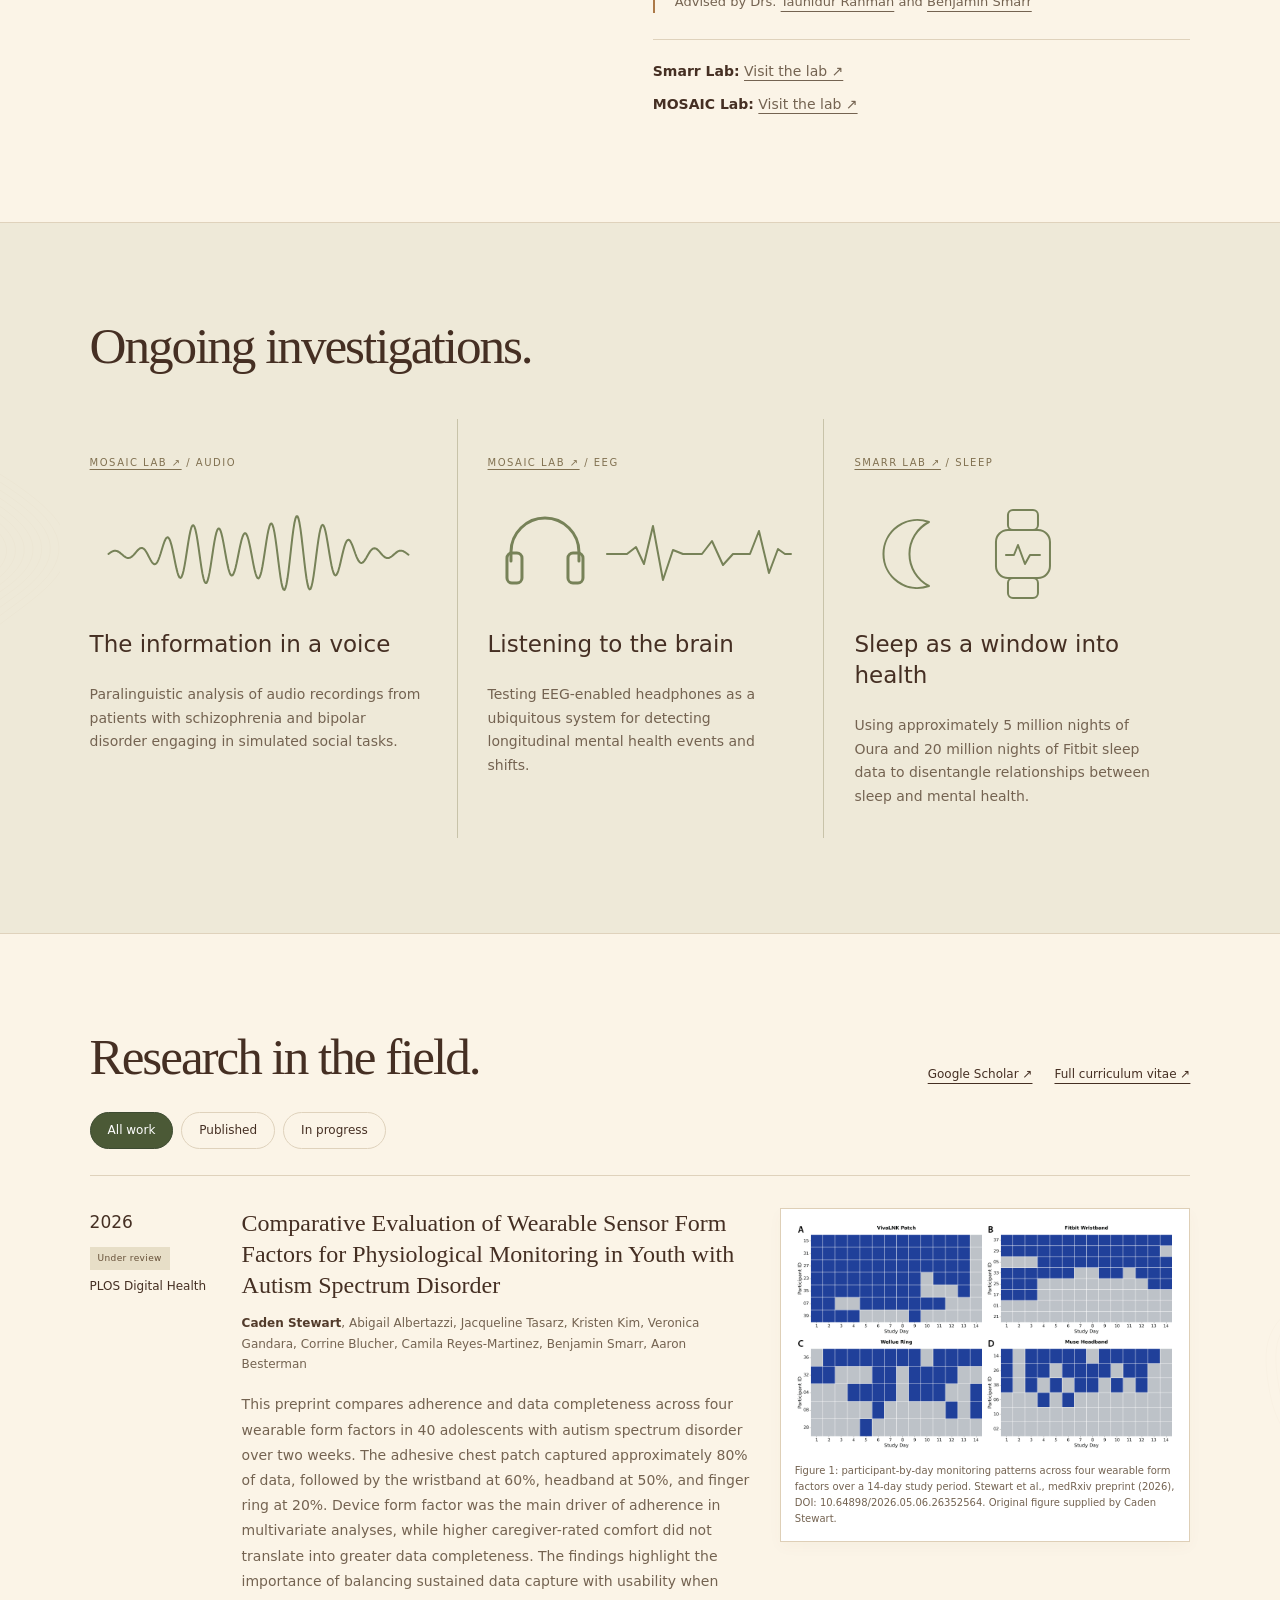
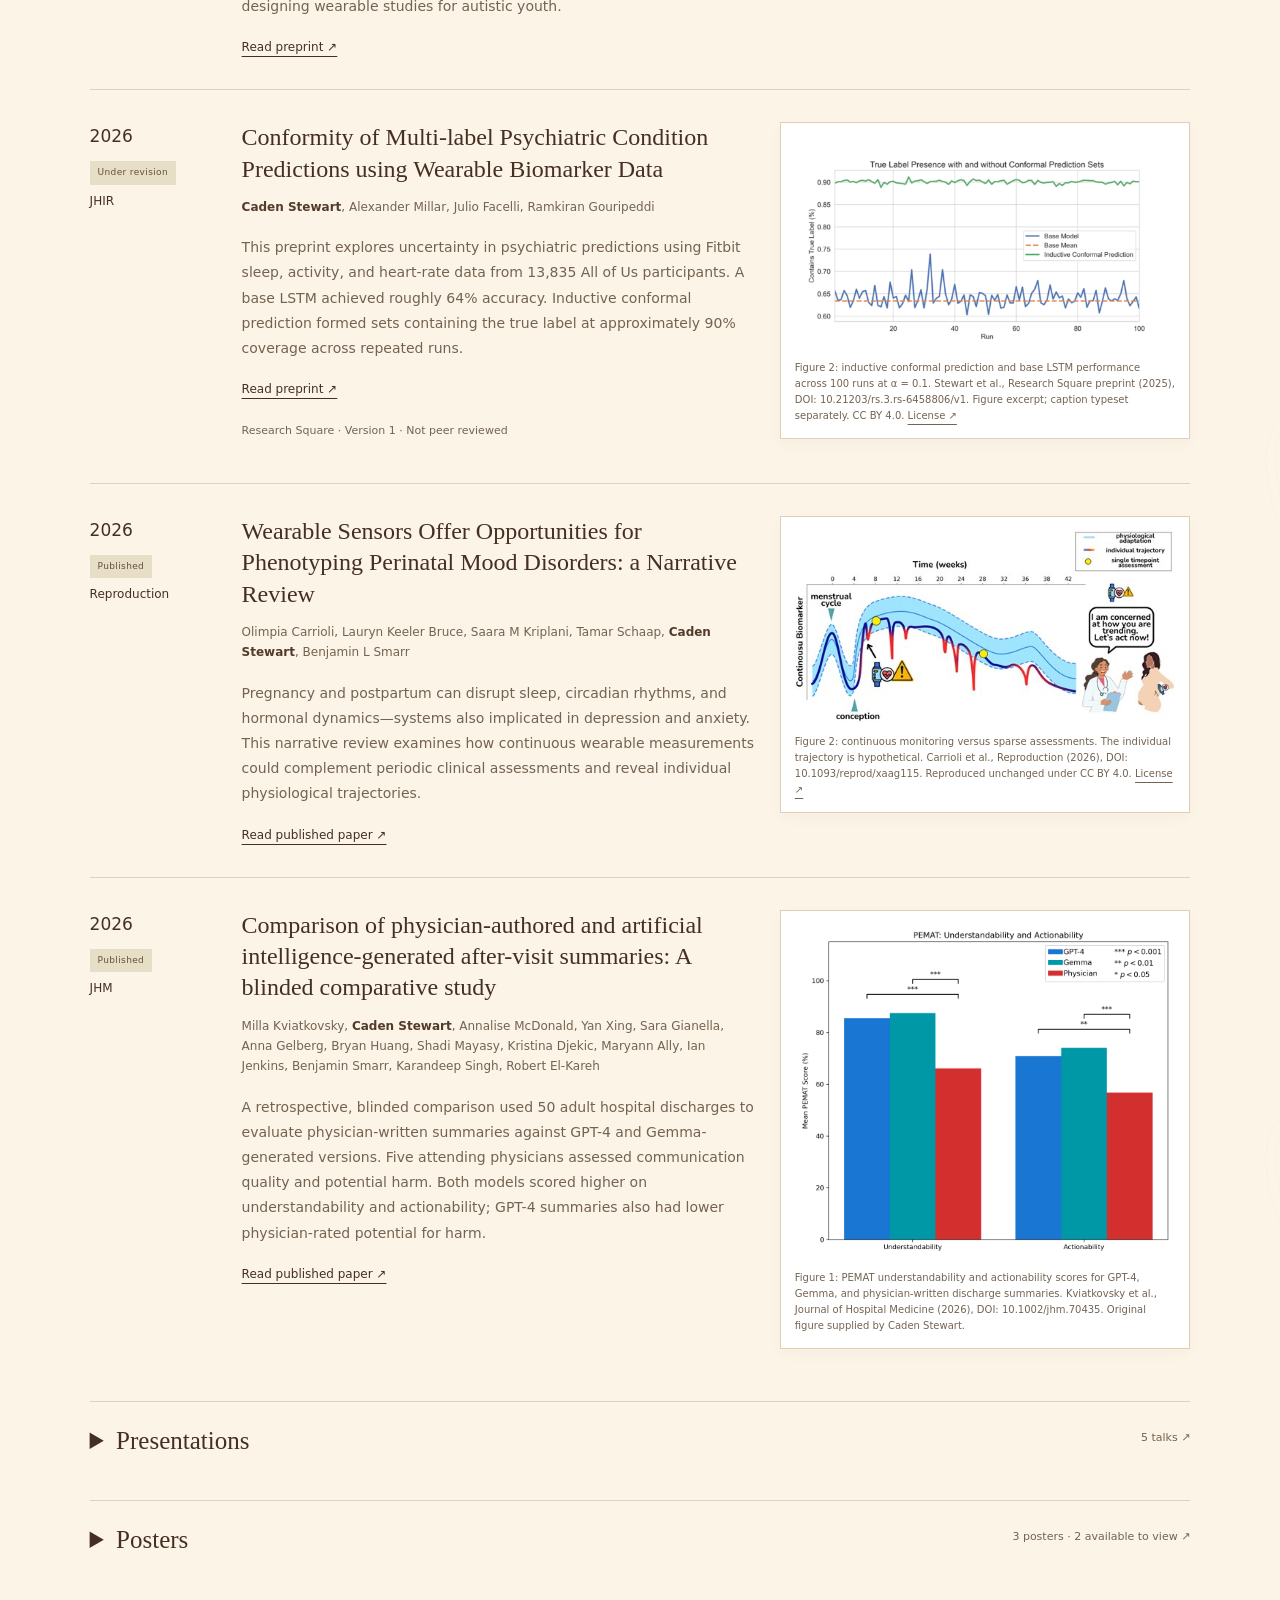
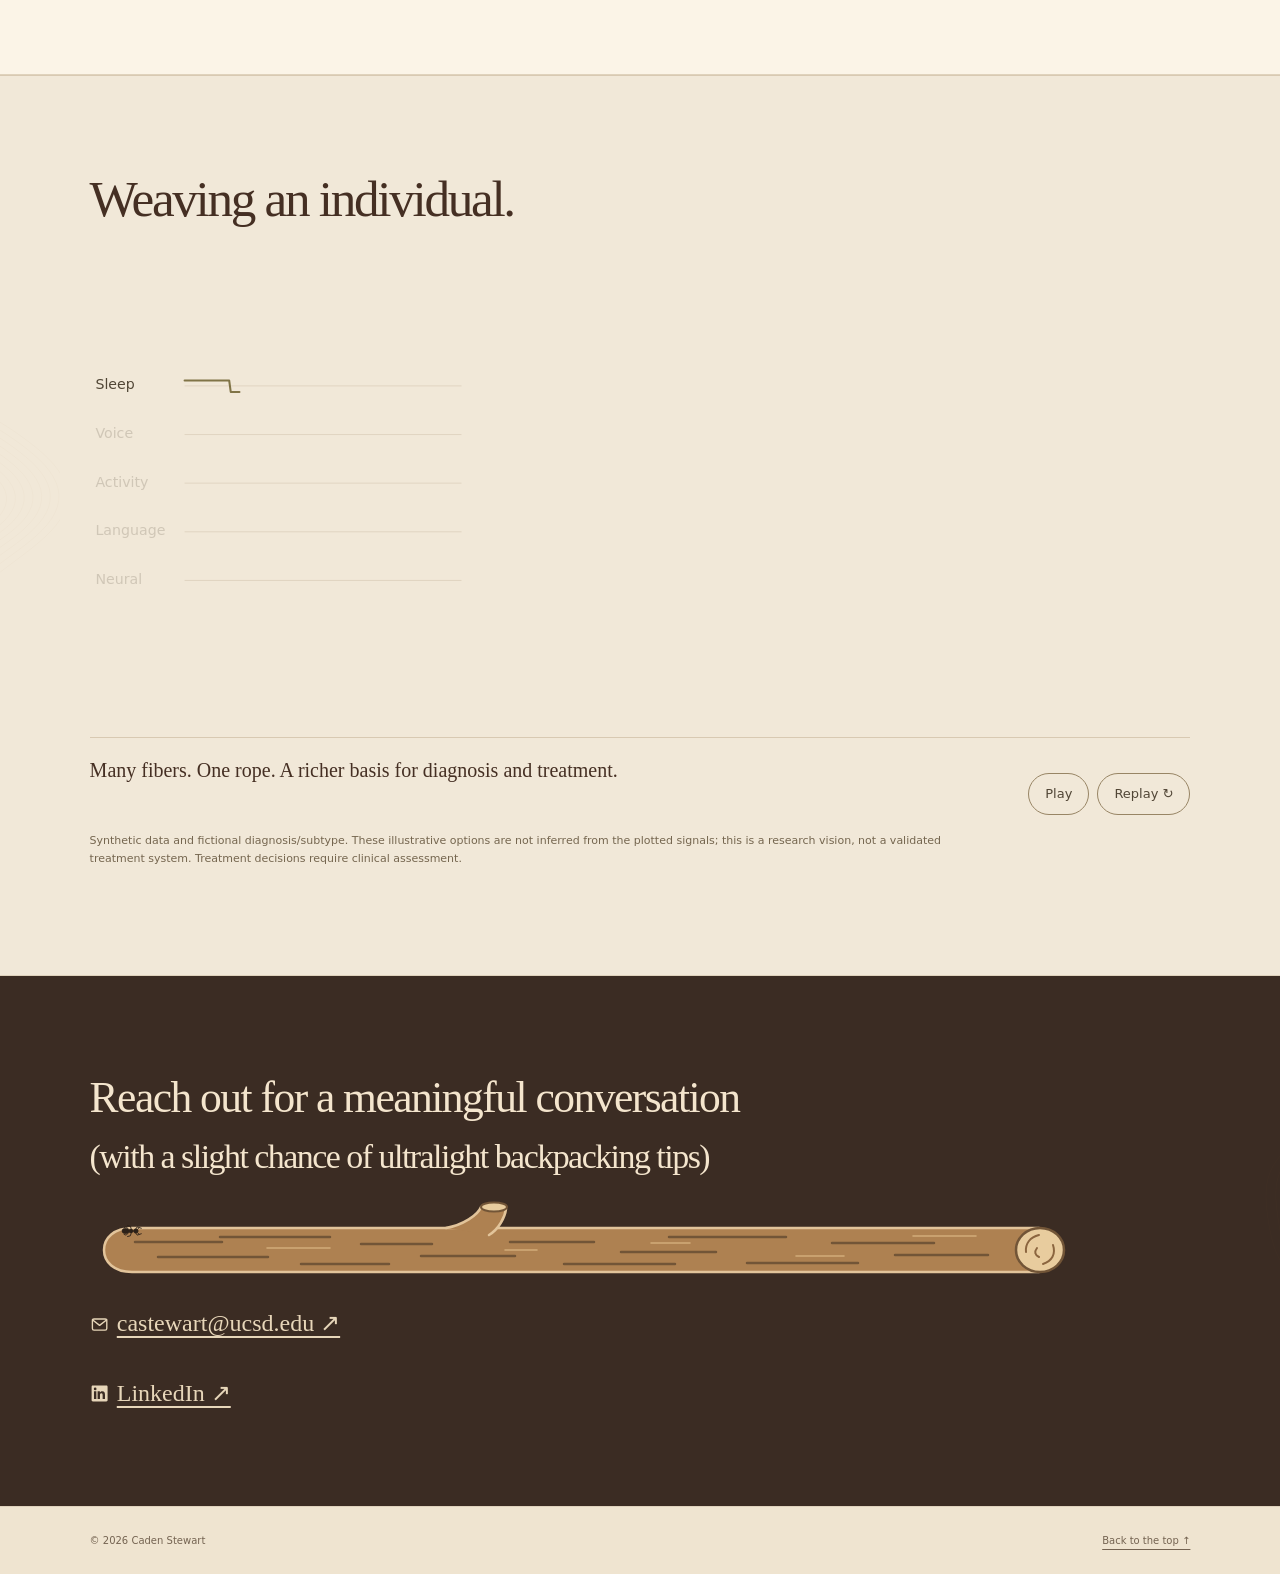
==== commit 2de1787d: "Replace landing portrait with approved centered retouched headshot" ====
--- a/index.html
+++ b/index.html
@@ -12,7 +12,7 @@
 <a class="skip" href="#main">Skip to content</a>
 <header><a class="brand" href="#home" aria-label="Caden Stewart home"><svg viewBox="0 0 40 30" aria-hidden="true"><path d="m2 27 13-23 10 16 5-9 8 16Z"/></svg>Caden Stewart<span class="brand-detail">PHD STUDENT / RESEARCHER</span></a><nav aria-label="Main navigation"><a href="#about">About</a><a href="#research">Research</a><a href="#publications">Publications</a><a href="#contact">Contact</a><a href="https://www.linkedin.com/in/curious-caden" target="_blank" rel="noopener noreferrer"><svg class="linkedin-logo" viewBox="0 0 24 24" aria-hidden="true" focusable="false"><path fill="currentColor" d="M20.45 2H3.55C2.69 2 2 2.68 2 3.52v16.96C2 21.32 2.69 22 3.55 22h16.9c.86 0 1.55-.68 1.55-1.52V3.52C22 2.68 21.31 2 20.45 2ZM7.93 18.75H4.98V9.2h2.95v9.55ZM6.45 7.9a1.71 1.71 0 1 1 0-3.42 1.71 1.71 0 0 1 0 3.42Zm12.3 10.85H15.8v-4.65c0-1.11-.02-2.54-1.55-2.54-1.55 0-1.79 1.21-1.79 2.46v4.73H9.51V9.2h2.83v1.3h.04c.4-.75 1.36-1.55 2.8-1.55 2.99 0 3.57 1.97 3.57 4.53v5.27Z"/></svg>LinkedIn ↗</a><a class="nav-cv" href="cv.html">CV ↗</a></nav></header>
 <main id="main">
-<section class="hero" id="home"><video class="hero-mist" autoplay muted loop playsinline preload="metadata" poster="assets/painted-sunset.jpg" aria-hidden="true" tabindex="-1"><source src="assets/painted-sunset-mist.mp4" type="video/mp4"></video><div class="hero-shade" aria-hidden="true"></div><div class="hero-copy"><h1>Mental Health.<br><em>Measured thoughtfully.</em></h1><p class="hero-intro">I’m Caden Stewart, a Data Science PhD student at UC San Diego and an NSF GRFP Fellow. I use multimodal data, wearable sensors, and longitudinal analysis to improve how we measure and understand mental health.</p><div class="actions"><a class="button" href="#research">Explore my research <span>↗</span></a><a class="button" href="cv.html">View printable CV <span>↗</span></a></div></div><div class="landscape"><div class="portrait-group"><img class="headshot" src="assets/caden-headshot-new.jpg" alt="Caden Stewart" width="1373" height="1820" fetchpriority="high"><div class="portrait-label">CADEN STEWART</div></div><p class="strava-note"><img class="strava-logo" src="assets/strava.svg" alt="Strava" width="18" height="18"> I’m also attempting to be the worst swimmer to ever complete an Ironman, and I need more kudos!<br><a class="strava-follow" href="https://strava.app.link/uzASNI6hd7b" target="_blank" rel="noopener noreferrer">Follow me on Strava ↗</a></p></div></section>
+<section class="hero" id="home"><video class="hero-mist" autoplay muted loop playsinline preload="metadata" poster="assets/painted-sunset.jpg" aria-hidden="true" tabindex="-1"><source src="assets/painted-sunset-mist.mp4" type="video/mp4"></video><div class="hero-shade" aria-hidden="true"></div><div class="hero-copy"><h1>Mental Health.<br><em>Measured thoughtfully.</em></h1><p class="hero-intro">I’m Caden Stewart, a Data Science PhD student at UC San Diego and an NSF GRFP Fellow. I use multimodal data, wearable sensors, and longitudinal analysis to improve how we measure and understand mental health.</p><div class="actions"><a class="button" href="#research">Explore my research <span>↗</span></a><a class="button" href="cv.html">View printable CV <span>↗</span></a></div></div><div class="landscape"><div class="portrait-group"><img class="headshot" src="assets/caden-headshot-centered.jpg" alt="Caden Stewart" width="1254" height="1254" fetchpriority="high"><div class="portrait-label">CADEN STEWART</div></div><p class="strava-note"><img class="strava-logo" src="assets/strava.svg" alt="Strava" width="18" height="18"> I’m also attempting to be the worst swimmer to ever complete an Ironman, and I need more kudos!<br><a class="strava-follow" href="https://strava.app.link/uzASNI6hd7b" target="_blank" rel="noopener noreferrer">Follow me on Strava ↗</a></p></div></section>
 <div class="interest-strip"><span>MENTAL HEALTH</span><i>✧</i><span>MULTIMODAL DATA</span><i>✧</i><span>WEARABLE SENSORS</span><i>✧</i><span>LONGITUDINAL ANALYSIS</span></div>
 <section id="about" class="section about"><div><h2>More signals.<br>A clearer picture.</h2><div class="about-visual"><img class="about-map" src="assets/topographic-face.jpg" alt="Topographic ridges form a peaceful face with closed eyes, with softly blurred and sharply defined contour lines." width="1536" height="1024" loading="lazy"><video class="about-mist" autoplay muted loop playsinline preload="metadata" poster="assets/topographic-face.jpg" aria-hidden="true" tabindex="-1"><source src="assets/topographic-face-mist.mp4" type="video/mp4"></video></div></div><div><p class="large">Mental health is deeply individual and can manifest in unique physiological signatures.</p><p>My projects span data modalities and algorithms, with a focus on longitudinal analysis, personalization, and translation. Psychiatric questionnaires have their place, but they miss vital information and ignore the vast heterogeneity within categories. There is no universal biomarker for any of the mental disorder diagnostic categories as they currently stand. Understanding an individual in the context of many biomarkers can help create a more meaningful axis of measurement and inform personalized prevention and treatment.</p><p>I can’t think of a more complicated or important problem to move the needle on. Therefore, I am attempting to accumulate the breadth and depth of computational, biological, and behavioral expertise to do just that! If you are similarly passionate about improving how we understand and manage behavioral health, please reach out; challenges like these need strong communities.</p><p class="advisor">Advised by Drs. <a href="https://mosaic-laboratory.github.io/" target="_blank" rel="noopener noreferrer">Tauhidur Rahman</a> and <a href="https://smarr.ucsd.edu/" target="_blank" rel="noopener noreferrer">Benjamin Smarr</a></p><div class="lab-links" aria-label="Research labs"><p><strong>Smarr Lab:</strong> <a href="https://smarr.ucsd.edu/" target="_blank" rel="noopener noreferrer">Visit the lab ↗</a></p><p><strong>MOSAIC Lab:</strong> <a href="https://mosaic-laboratory.github.io/" target="_blank" rel="noopener noreferrer">Visit the lab ↗</a></p></div></div></section>
 <section id="research" class="research section"><div class="section-heading"><div><h2>Ongoing investigations.</h2></div></div><div class="project-grid"><article class="project"><span class="project-number"><a href="https://mosaic-laboratory.github.io/" target="_blank" rel="noopener noreferrer">MOSAIC LAB ↗</a> / AUDIO</span><svg class="signal audio-wave" viewBox="0 0 300 100" aria-hidden="true"><path d="M0,50.00 L1,49.25 L2,48.53 L3,47.89 L4,47.37 L5,46.98 L6,46.77 L7,46.74 L8,46.90 L9,47.24 L10,47.75 L11,48.41 L12,49.17 L13,50.00 L14,50.86 L15,51.69 L16,52.46 L17,53.11 L18,53.61 L19,53.92 L20,54.01 L21,53.87 L22,53.49 L23,52.89 L24,52.08 L25,51.10 L26,50.00 L27,48.82 L28,47.64 L29,46.52 L30,45.52 L31,44.73 L32,44.19 L33,43.97 L34,44.10 L35,44.60 L36,45.47 L37,46.70 L38,48.23 L39,50.00 L40,51.92 L41,53.89 L42,55.78 L43,57.48 L44,58.86 L45,59.80 L46,60.21 L47,60.02 L48,59.19 L49,57.71 L50,55.62 L51,53.01 L52,50.00 L53,46.75 L54,43.44 L55,40.29 L56,37.50 L57,35.29 L58,33.83 L59,33.27 L60,33.71 L61,35.19 L62,37.68 L63,41.10 L64,45.28 L65,50.00 L66,55.00 L67,59.96 L68,64.59 L69,68.56 L70,71.59 L71,73.45 L72,73.96 L73,73.04 L74,70.68 L75,66.97 L76,62.10 L77,56.34 L78,50.00 L79,43.48 L80,37.17 L81,31.47 L82,26.75 L83,23.32 L84,21.43 L85,21.21 L86,22.71 L87,25.85 L88,30.45 L89,36.26 L90,42.91 L91,50.00 L92,57.10 L93,63.78 L94,69.64 L95,74.30 L96,77.51 L97,79.07 L98,78.92 L99,77.06 L100,73.65 L101,68.90 L102,63.13 L103,56.70 L104,50.00 L105,43.44 L106,37.41 L107,32.24 L108,28.24 L109,25.59 L110,24.42 L111,24.77 L112,26.56 L113,29.65 L114,33.83 L115,38.83 L116,44.33 L117,50.00 L118,55.52 L119,60.58 L120,64.91 L121,68.29 L122,70.54 L123,71.57 L124,71.36 L125,69.94 L126,67.41 L127,63.93 L128,59.70 L129,54.97 L130,50.00 L131,45.06 L132,40.41 L133,36.31 L134,32.99 L135,30.62 L136,29.33 L137,29.22 L138,30.30 L139,32.52 L140,35.79 L141,39.94 L142,44.76 L143,50.00 L144,55.37 L145,60.58 L146,65.32 L147,69.30 L148,72.27 L149,74.04 L150,74.44 L151,73.41 L152,70.97 L153,67.19 L154,62.26 L155,56.43 L156,50.00 L157,43.34 L158,36.85 L159,30.91 L160,25.90 L161,22.15 L162,19.95 L163,19.46 L164,20.79 L165,23.89 L166,28.65 L167,34.82 L168,42.08 L169,50.00 L170,58.13 L171,65.98 L172,73.06 L173,78.93 L174,83.20 L175,85.58 L176,85.90 L177,84.09 L178,80.23 L179,74.52 L180,67.29 L181,58.95 L182,50.00 L183,40.97 L184,32.41 L185,24.84 L186,18.72 L187,14.43 L188,12.23 L189,12.25 L190,14.49 L191,18.81 L192,24.94 L193,32.50 L194,41.03 L195,50.00 L196,58.88 L197,67.13 L198,74.26 L199,79.87 L200,83.63 L201,85.37 L202,85.01 L203,82.61 L204,78.36 L205,72.57 L206,65.61 L207,57.93 L208,50.00 L209,42.31 L210,35.31 L211,29.39 L212,24.87 L213,21.97 L214,20.80 L215,21.37 L216,23.59 L217,27.24 L218,32.06 L219,37.71 L220,43.81 L221,50.00 L222,55.89 L223,61.16 L224,65.52 L225,68.76 L226,70.74 L227,71.42 L228,70.82 L229,69.05 L230,66.29 L231,62.73 L232,58.66 L233,54.32 L234,50.00 L235,45.94 L236,42.38 L237,39.47 L238,37.36 L239,36.12 L240,35.76 L241,36.24 L242,37.48 L243,39.36 L244,41.72 L245,44.40 L246,47.22 L247,50.00 L248,52.59 L249,54.85 L250,56.67 L251,57.98 L252,58.75 L253,58.96 L254,58.64 L255,57.85 L256,56.67 L257,55.18 L258,53.51 L259,51.74 L260,50.00 L261,48.37 L262,46.94 L263,45.78 L264,44.93 L265,44.43 L266,44.27 L267,44.44 L268,44.92 L269,45.66 L270,46.60 L271,47.68 L272,48.84 L273,50.00 L274,51.10 L275,52.09 L276,52.91 L277,53.53 L278,53.93 L279,54.08 L280,54.00 L281,53.70 L282,53.20 L283,52.53 L284,51.74 L285,50.88 L286,50.00 L287,49.14 L288,48.35 L289,47.68 L290,47.15 L291,46.80 L292,46.64 L293,46.67 L294,46.89 L295,47.29 L296,47.83 L297,48.49 L298,49.23 L299,50.00 L300,50.76"/></svg><h3>The information in a voice</h3><p>Paralinguistic analysis of audio recordings from patients with schizophrenia and bipolar disorder engaging in simulated social tasks.</p></article><article class="project"><span class="project-number"><a href="https://mosaic-laboratory.github.io/" target="_blank" rel="noopener noreferrer">MOSAIC LAB ↗</a> / EEG</span><svg class="signal eeg-headphones" viewBox="0 0 300 100" aria-hidden="true"><g class="headphone-icon"><path d="M20 57V48a34 34 0 0 1 68 0v9"/><rect x="16" y="49" width="15" height="30" rx="5"/><rect x="77" y="49" width="15" height="30" rx="5"/></g><path class="eeg-wave" d="M116 50h20l9-7 8 17 9-38 10 54 10-30 10 4h19l10-13 11 24 10-11h17l9-23 10 42 9-24 7 5h6"/></svg><h3>Listening to the brain</h3><p>Testing EEG-enabled headphones as a ubiquitous system for detecting longitudinal mental health events and shifts.</p></article><article class="project"><span class="project-number"><a href="https://smarr.ucsd.edu/" target="_blank" rel="noopener noreferrer">SMARR LAB ↗</a> / SLEEP</span><svg class="signal sleep-wearable" viewBox="0 0 300 100" aria-hidden="true"><path class="moon-icon" d="M72 18a34 34 0 1 0 0 64 36 36 0 0 1 0-64Z"/><g class="wearable-icon"><rect x="151" y="6" width="30" height="20" rx="5"/><rect x="151" y="74" width="30" height="20" rx="5"/><rect x="139" y="26" width="54" height="48" rx="12"/><path d="M149 51h8l4-10 7 19 5-9h10"/></g></svg><h3>Sleep as a window into health</h3><p>Using approximately 5 million nights of Oura and 20 million nights of Fitbit sleep data to disentangle relationships between sleep and mental health.</p></article></div></section>
--- a/styles.css
+++ b/styles.css
@@ -26,7 +26,7 @@
 @media(max-width:1050px){nav{gap:12px;font-size:11px}.hero{grid-template-columns:1.5fr .6fr}.headshot{width:170px;height:170px}.hero h1{font-size:64px}.landscape{min-height:0}}
 @media(max-width:760px){.hero{grid-template-columns:1fr;min-height:0;background-position:62% center;padding:0 7vw}.hero-copy{padding:55px 0 20px}.hero h1{font-size:clamp(51px,11vw,74px)}.hero-intro{font-size:16px}.hero-foot{font-size:10px}.landscape{padding-bottom:35px;display:grid;grid-template-columns:108px 1fr;column-gap:18px;justify-items:start;align-items:center;align-self:auto}.headshot{width:108px;height:108px;border-width:3px;grid-row:span 2}.portrait-label{text-align:left;font-size:14px}.portrait-label span{max-width:none}.landscape-caption{display:none}.section::before{width:25px;opacity:.12}.trail-art{height:270px}.pub-figure{max-width:none}header{padding:14px 5vw}}
 
-.headshot{object-position:50% 15%}.poster-entry{display:grid;grid-template-columns:minmax(0,1fr) minmax(240px,.7fr);gap:35px;align-items:start}.poster-preview{display:block;background:#fff;padding:10px;border:1px solid var(--line);text-decoration:none;max-width:420px}.poster-preview img{display:block;width:100%;height:auto;max-height:390px;object-fit:contain}.poster-preview span{display:block;text-align:center;font-size:11px;margin-top:10px}.poster-preview:hover{border-color:#a56c37;box-shadow:0 4px 16px #6f4e201a}@media(max-width:760px){.poster-entry{grid-template-columns:1fr;gap:20px}.poster-preview{max-width:100%}.poster-preview img{max-height:450px}}
+.headshot{object-position:center}.poster-entry{display:grid;grid-template-columns:minmax(0,1fr) minmax(240px,.7fr);gap:35px;align-items:start}.poster-preview{display:block;background:#fff;padding:10px;border:1px solid var(--line);text-decoration:none;max-width:420px}.poster-preview img{display:block;width:100%;height:auto;max-height:390px;object-fit:contain}.poster-preview span{display:block;text-align:center;font-size:11px;margin-top:10px}.poster-preview:hover{border-color:#a56c37;box-shadow:0 4px 16px #6f4e201a}@media(max-width:760px){.poster-entry{grid-template-columns:1fr;gap:20px}.poster-preview{max-width:100%}.poster-preview img{max-height:450px}}
 
 @media(max-width:760px){.interest-strip{font-size:12px}.headshot{grid-row:auto}}
 
